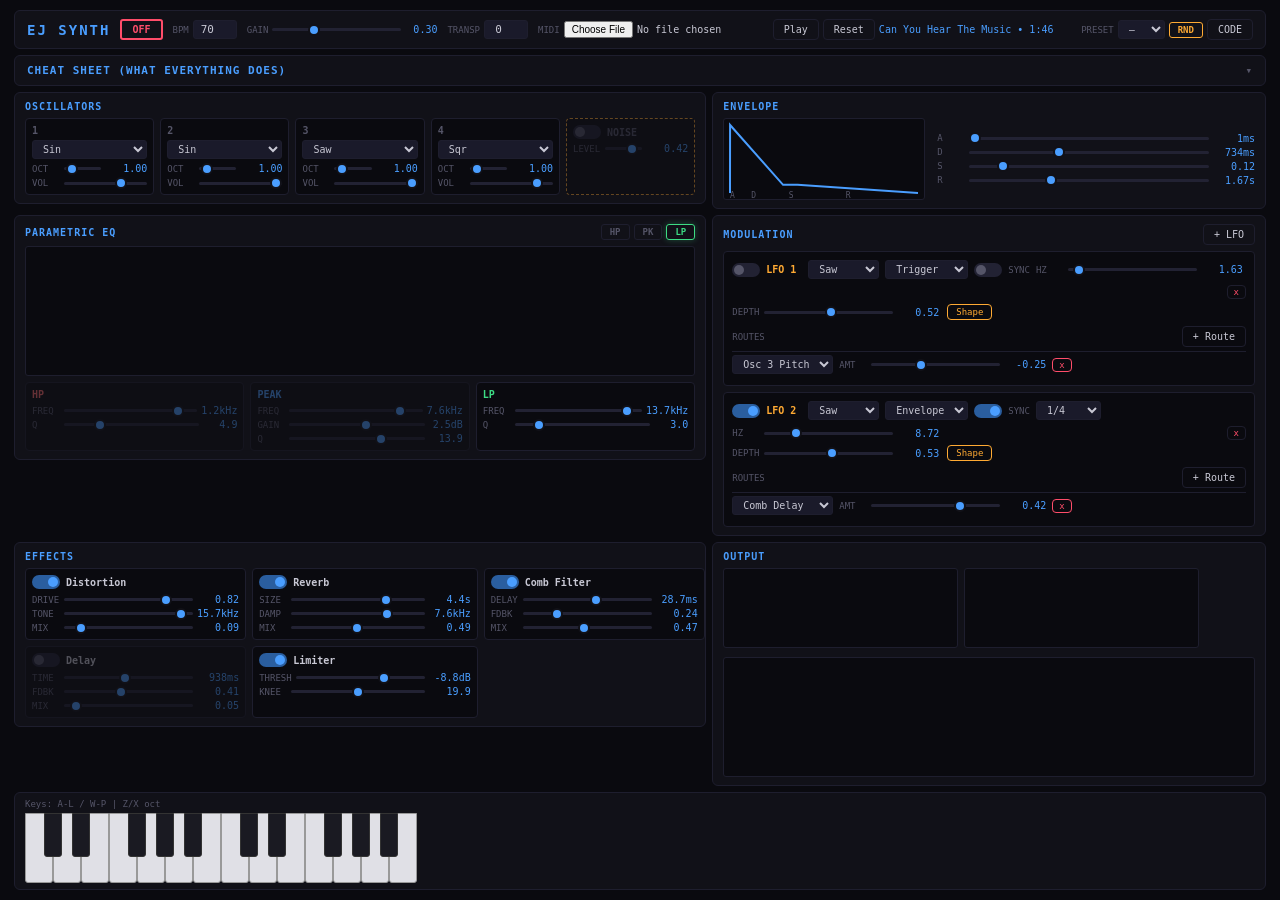
==== synth/index.html @ ff87a481 "better" ====
<!DOCTYPE html>
<html lang="en">
<head>
  <meta charset="UTF-8">
  <meta name="viewport" content="width=device-width, initial-scale=1.0">
  <title>Edward Jarvis Synthesizer</title>
  <link rel="icon" href="data:,">
  <link rel="stylesheet" href="styles.css">
</head>
<body>
  <div id="ej-synth">
    <!-- Header -->
    <div class="ejs-header">
      <span class="ejs-title">EJ SYNTH</span>
      <button id="power-btn" class="power-off">OFF</button>
      <div class="ejs-hctl">
        <label>BPM</label>
        <input type="number" id="bpm" value="120" min="20" max="300">
      </div>
      <div class="ejs-hctl">
        <label>GAIN</label>
        <input type="range" id="main-gain" min="0" max="1" step="0.01" value="0.7" data-default="0.7">
        <span id="main-gain-val">0.70</span>
      </div>
      <div class="ejs-hctl">
        <label>TRANSP</label>
        <input type="number" id="transpose" value="0" min="-24" max="24">
      </div>
      <div class="ejs-hctl ejs-midi-controls">
        <label>MIDI</label>
        <input id="midi-file" class="ejs-midi-file" type="file" accept=".mid,.midi">
        <button class="ejs-btn" id="midi-play" type="button" disabled>Play</button>
        <button class="ejs-btn" id="midi-reset" type="button" disabled>Reset</button>
        <span class="ejs-midi-status" id="midi-status"></span>
      </div>
    </div>

    <!-- Cheat sheet -->
    <details class="ejs-cheatsheet">
      <summary>CHEAT SHEET (what everything does)</summary>
      <div class="ejs-cheatsheet-body">
        <div class="ejs-cheatsheet-grid">
          <div class="ejs-cheat-block">
            <h3>Header</h3>
            <ul>
              <li><strong>OFF/ON</strong>: starts/stops audio output (Web Audio needs a user click to start).</li>
              <li><strong>BPM</strong>: tempo used by time-synced LFO rates (1/4, 1/8, etc.).</li>
              <li><strong>GAIN</strong>: main output volume.</li>
              <li><strong>TRANSP</strong>: transpose all notes in semitones (+12 = 1 octave up, -12 = 1 octave down).</li>
              <li><strong>MIDI</strong>: load a <code>.mid</code> file, then <strong>Play</strong>/<strong>Pause</strong>/<strong>Reset</strong> to hear it through the current patch. A demo file is preloaded on startup; pick a new file at any time to replace it.</li>
              <li><strong>Preset</strong>: loads a saved preset from the dropdown.</li>
              <li><strong>RND</strong>: randomises parameters to discover new sounds. Oscillator harmonics stay in tune.</li>
              <li><strong>CODE</strong>: opens the patch-code modal. Copy the string to save/share a sound, or paste one in and click Load.</li>
            </ul>
          </div>

          <div class="ejs-cheat-block">
            <h3>Oscillators</h3>
            <ul>
              <li><strong>Wave</strong>: waveform shape (Sin/Sqr/Tri/Saw).</li>
              <li><strong>Oct</strong>: harmonic frequency multiplier. 1.00 = fundamental, 2.00 = +1 octave, 0.50 = -1 octave. Integer values (1, 2, 3, 4 ...) are exact harmonics and always sound in tune. Non-integer values create inharmonic/bell-like tones.</li>
              <li><strong>Vol</strong>: how loud that oscillator is in the mix.</li>
              <li><strong>NOISE</strong>: adds white noise into the voice (useful for bite/air/percussion).</li>
              <li><strong>Noise Level</strong>: noise loudness (only active when NOISE is on).</li>
            </ul>
          </div>

          <div class="ejs-cheat-block">
            <h3>Envelope (ADSR)</h3>
            <ul>
              <li><strong>A (Attack)</strong>: time to rise from silence to full volume after a note starts.</li>
              <li><strong>D (Decay)</strong>: time to fall from full volume down to the sustain level.</li>
              <li><strong>S (Sustain)</strong>: held volume level while the key is held (0–1).</li>
              <li><strong>R (Release)</strong>: fade-out time after you release the key.</li>
              <li><strong>Graph</strong>: visual shape of the envelope you’re setting.</li>
            </ul>
          </div>

          <div class="ejs-cheat-block">
            <h3>Parametric EQ</h3>
            <ul>
              <li><strong>HP</strong> (High‑pass): removes low frequencies below the cutoff.</li>
              <li><strong>PK</strong> (Peak): boosts/cuts around a chosen frequency.</li>
              <li><strong>LP</strong> (Low‑pass): removes high frequencies above the cutoff.</li>
              <li><strong>Freq</strong>: the cutoff/center frequency.</li>
              <li><strong>Gain</strong> (PK only): boost/cut amount in dB.</li>
              <li><strong>Q</strong>: resonance/width (higher Q = narrower/more resonant).</li>
              <li><strong>HP/PK/LP buttons</strong>: toggle each EQ band on/off.</li>
            </ul>
          </div>

          <div class="ejs-cheat-block">
            <h3>Modulation (LFOs)</h3>
            <ul>
              <li><strong>Toggle</strong>: turns that LFO on/off.</li>
              <li><strong>Wave</strong>: LFO shape (Sin/Sqr/Tri/Saw/Custom).</li>
              <li><strong>Mode</strong>: Free (always running), Trigger (restarts on keypress), Envelope (one-shot per note).</li>
              <li><strong>Sync</strong>: when on, rate is set in musical divisions (BPM-locked). When off, rate is free Hz.</li>
              <li><strong>Depth</strong>: master modulation depth for this LFO.</li>
              <li><strong>Shape</strong>: opens a canvas editor. Right-click to add/remove points, drag to move.</li>
              <li><strong>Routes</strong>: connect the LFO to any parameter. Each route has a target and amount.</li>
              <li><strong>+ LFO</strong>: add more LFOs (up to 4). <strong>+ Route</strong>: add a new routing destination.</li>
            </ul>
          </div>

          <div class="ejs-cheat-block">
            <h3>Effects</h3>
            <ul>
              <li><strong>Toggle</strong>: enables/bypasses that effect block.</li>
              <li><strong>Distortion</strong>: adds harmonics/grit. Drive = amount, Tone = brightness, Mix = dry/wet.</li>
              <li><strong>Comb Filter</strong>: metallic/chorusy resonances. Delay (ms) sets the “tuning”, Feedback adds ringing, Mix blends.</li>
              <li><strong>Delay</strong>: echo. Time (s), Feedback repeats, Mix blends.</li>
              <li><strong>Reverb</strong>: space. Size (s), Damp (Hz) darkens/brightens, Mix blends.</li>
              <li><strong>Limiter</strong>: safety loudness control. Thresh = how hard it clamps, Knee = softness.</li>
            </ul>
          </div>

          <div class="ejs-cheat-block">
            <h3>Output + Keyboard</h3>
            <ul>
              <li><strong>Scope</strong>: waveform over time.</li>
              <li><strong>Spectrum</strong>: frequency energy (low to high).</li>
              <li><strong>Spectrogram</strong>: scrolling frequency/time waterfall (brighter = louder).</li>
              <li><strong>Meter</strong>: output level.</li>
              <li><strong>Keys</strong>: A-L / W-P for notes. <strong>Z/X</strong> changes octave.</li>
              <li><strong>Tip</strong>: double-click a slider to reset it to default. Double-click a value label to type an exact number.</li>
            </ul>
          </div>
        </div>
      </div>
    </details>

    <!-- Main layout -->
    <div class="ejs-main-grid">

      <!-- Oscillators + Noise -->
      <div class="ejs-panel" id="osc-section">
        <div class="ejs-panel-head">
          <span>OSCILLATORS</span>
        </div>
        <div class="ejs-osc-grid">
          <div class="ejs-osc" data-voice="0">
              <div class="ejs-osc-top">
                <span class="ejs-osc-label">1</span>
                <select class="waveform-select">
                  <option value="sine">Sin</option>
                  <option value="square">Sqr</option>
                  <option value="triangle">Tri</option>
                  <option value="sawtooth">Saw</option>
                </select>
                <div class="ejs-knob-group">
                  <label>Oct</label>
                  <input type="range" class="overtone" min="0.5" max="8" step="0.01" value="1" data-default="1">
                  <span class="overtone-val">1.00</span>
                </div>
                <div class="ejs-knob-group">
                  <label>Vol</label>
                  <input type="range" class="voice-gain" min="0" max="0.5" step="0.01" value="0.25" data-default="0.25">
                </div>
              </div>
            </div>
          <div class="ejs-osc" data-voice="1">
              <div class="ejs-osc-top">
                <span class="ejs-osc-label">2</span>
                <select class="waveform-select">
                  <option value="sine">Sin</option>
                  <option value="square">Sqr</option>
                  <option value="triangle">Tri</option>
                  <option value="sawtooth" selected>Saw</option>
                </select>
                <div class="ejs-knob-group">
                  <label>Oct</label>
                  <input type="range" class="overtone" min="0.5" max="8" step="0.01" value="1" data-default="1">
                  <span class="overtone-val">1.00</span>
                </div>
                <div class="ejs-knob-group">
                  <label>Vol</label>
                  <input type="range" class="voice-gain" min="0" max="0.5" step="0.01" value="0.25" data-default="0.25">
                </div>
              </div>
            </div>
          <div class="ejs-osc" data-voice="2">
              <div class="ejs-osc-top">
                <span class="ejs-osc-label">3</span>
                <select class="waveform-select">
                  <option value="sine">Sin</option>
                  <option value="square">Sqr</option>
                  <option value="triangle" selected>Tri</option>
                  <option value="sawtooth">Saw</option>
                </select>
                <div class="ejs-knob-group">
                  <label>Oct</label>
                  <input type="range" class="overtone" min="0.5" max="8" step="0.01" value="1" data-default="1">
                  <span class="overtone-val">1.00</span>
                </div>
                <div class="ejs-knob-group">
                  <label>Vol</label>
                  <input type="range" class="voice-gain" min="0" max="0.5" step="0.01" value="0.25" data-default="0.25">
                </div>
              </div>
            </div>
          <div class="ejs-osc" data-voice="3">
              <div class="ejs-osc-top">
                <span class="ejs-osc-label">4</span>
                <select class="waveform-select">
                  <option value="sine">Sin</option>
                  <option value="square" selected>Sqr</option>
                  <option value="triangle">Tri</option>
                  <option value="sawtooth">Saw</option>
                </select>
                <div class="ejs-knob-group">
                  <label>Oct</label>
                  <input type="range" class="overtone" min="0.5" max="8" step="0.01" value="1" data-default="1">
                  <span class="overtone-val">1.00</span>
                </div>
                <div class="ejs-knob-group">
                  <label>Vol</label>
                  <input type="range" class="voice-gain" min="0" max="0.5" step="0.01" value="0.25" data-default="0.25">
                </div>
              </div>
            </div>
          <!-- Noise -->
          <div class="ejs-osc ejs-noise-box" id="noise-unit">
            <div class="ejs-osc-top">
              <div class="ejs-lfo-head">
                <label class="ejs-toggle"><input type="checkbox" id="noise-toggle"><span class="ejs-toggle-slider"></span></label>
                <span class="ejs-osc-label">NOISE</span>
              </div>
              <div class="ejs-knob-group">
                <label>Level</label>
                <input type="range" id="noise-level" min="0" max="0.5" step="0.01" value="0" data-default="0">
                <span id="noise-level-val">0.00</span>
              </div>
            </div>
          </div>
        </div>
      </div>

      <!-- ADSR -->
      <div class="ejs-panel" id="adsr-section">
        <div class="ejs-panel-head"><span>ENVELOPE</span></div>
        <div class="ejs-adsr-row">
          <canvas id="adsr-canvas" width="200" height="80"></canvas>
          <div class="ejs-adsr-knobs">
            <div class="ejs-knob-group">
              <label>A</label>
              <input type="range" id="attack" min="0.001" max="2" step="0.001" value="0.01" data-default="0.01">
              <span id="attack-val">10ms</span>
            </div>
            <div class="ejs-knob-group">
              <label>D</label>
              <input type="range" id="decay" min="0.001" max="2" step="0.001" value="0.1" data-default="0.1">
              <span id="decay-val">100ms</span>
            </div>
            <div class="ejs-knob-group">
              <label>S</label>
              <input type="range" id="sustain" min="0" max="1" step="0.01" value="0.7" data-default="0.7">
              <span id="sustain-val">0.70</span>
            </div>
            <div class="ejs-knob-group">
              <label>R</label>
              <input type="range" id="release" min="0.001" max="5" step="0.001" value="0.3" data-default="0.3">
              <span id="release-val">300ms</span>
            </div>
          </div>
        </div>
      </div>

      <!-- Parametric EQ -->
      <div class="ejs-panel" id="eq-section">
        <div class="ejs-panel-head">
          <span>PARAMETRIC EQ</span>
          <div class="ejs-band-toggles">
            <button class="ejs-band-btn active" data-band="highpass" style="--band-color:#ff6b6b">HP</button>
            <button class="ejs-band-btn active" data-band="peak" style="--band-color:#4a9eff">PK</button>
            <button class="ejs-band-btn active" data-band="lowpass" style="--band-color:#3ddc84">LP</button>
          </div>
        </div>
        <canvas id="eq-canvas" width="700" height="140"></canvas>
        <div class="ejs-eq-controls">
          <div class="ejs-eq-band" data-band="highpass">
            <span class="ejs-eq-band-label" style="color:#ff6b6b">HP</span>
            <div class="ejs-knob-group"><label>Freq</label><input type="range" class="eq-freq" min="0" max="1000" step="1" value="300" data-default="300" data-freq-min="20" data-freq-max="2000"><span class="eq-freq-val">80 Hz</span></div>
            <div class="ejs-knob-group"><label>Q</label><input type="range" class="eq-q" min="0.1" max="20" step="0.1" value="0.7" data-default="0.7"><span class="eq-q-val">0.7</span></div>
          </div>
          <div class="ejs-eq-band" data-band="peak">
            <span class="ejs-eq-band-label" style="color:#4a9eff">PEAK</span>
            <div class="ejs-knob-group"><label>Freq</label><input type="range" class="eq-freq" min="0" max="1000" step="1" value="466" data-default="466" data-freq-min="80" data-freq-max="16000"><span class="eq-freq-val">1.0kHz</span></div>
            <div class="ejs-knob-group"><label>Gain</label><input type="range" class="eq-gain-db" min="-18" max="18" step="0.1" value="0" data-default="0"><span class="eq-gain-val">0.0dB</span></div>
            <div class="ejs-knob-group"><label>Q</label><input type="range" class="eq-q" min="0.1" max="20" step="0.1" value="1" data-default="1"><span class="eq-q-val">1.0</span></div>
          </div>
          <div class="ejs-eq-band" data-band="lowpass">
            <span class="ejs-eq-band-label" style="color:#3ddc84">LP</span>
            <div class="ejs-knob-group"><label>Freq</label><input type="range" class="eq-freq" min="0" max="1000" step="1" value="962" data-default="962" data-freq-min="200" data-freq-max="20000"><span class="eq-freq-val">18.0kHz</span></div>
            <div class="ejs-knob-group"><label>Q</label><input type="range" class="eq-q" min="0.1" max="20" step="0.1" value="0.7" data-default="0.7"><span class="eq-q-val">0.7</span></div>
          </div>
        </div>
      </div>

      <!-- MODULATION -->
      <div class="ejs-panel" id="mod-section">
        <div class="ejs-panel-head">
          <span>MODULATION</span>
          <button class="ejs-btn" id="mod-add-lfo">+ LFO</button>
        </div>
        <div id="mod-lfo-list">
          <!-- LFO modules are built dynamically by app.js -->
        </div>
      </div>

      <!-- Effects -->
      <div class="ejs-panel" id="fx-section">
        <div class="ejs-panel-head"><span>EFFECTS</span></div>
        <div class="ejs-fx-grid">
          <div class="ejs-fx" id="distortion-unit">
            <div class="ejs-fx-head">
              <label class="ejs-toggle"><input type="checkbox" id="distortion-bypass"><span class="ejs-toggle-slider"></span></label>
              <span>Distortion</span>
            </div>
            <div class="ejs-knob-group"><label>Drive</label><input type="range" id="distortion-drive" min="0" max="1" step="0.01" value="0" data-default="0"><span id="distortion-drive-val">0.00</span></div>
            <div class="ejs-knob-group"><label>Tone</label><input type="range" id="distortion-tone" min="0" max="1000" step="1" value="808" data-default="808" data-freq-min="200" data-freq-max="20000"><span id="distortion-tone-val">8.0kHz</span></div>
            <div class="ejs-knob-group"><label>Mix</label><input type="range" id="distortion-mix" min="0" max="1" step="0.01" value="0" data-default="0"><span id="distortion-mix-val">0.00</span></div>
          </div>
          <div class="ejs-fx" id="reverb-unit">
            <div class="ejs-fx-head">
              <label class="ejs-toggle"><input type="checkbox" id="reverb-bypass"><span class="ejs-toggle-slider"></span></label>
              <span>Reverb</span>
            </div>
            <div class="ejs-knob-group"><label>Size</label><input type="range" id="reverb-size" min="0.1" max="6" step="0.1" value="2.5" data-default="2.5"><span id="reverb-size-val">2.5s</span></div>
            <div class="ejs-knob-group"><label>Damp</label><input type="range" id="reverb-damp" min="0" max="1000" step="1" value="743" data-default="743" data-freq-min="500" data-freq-max="20000"><span id="reverb-damp-val">8.0kHz</span></div>
            <div class="ejs-knob-group"><label>Mix</label><input type="range" id="reverb-mix" min="0" max="1" step="0.01" value="0.2" data-default="0.2"><span id="reverb-mix-val">0.20</span></div>
          </div>
          <div class="ejs-fx" id="comb-unit">
            <div class="ejs-fx-head">
              <label class="ejs-toggle"><input type="checkbox" id="comb-bypass"><span class="ejs-toggle-slider"></span></label>
              <span>Comb Filter</span>
            </div>
            <div class="ejs-knob-group"><label>Delay</label><input type="range" id="comb-delay" min="0.1" max="50" step="0.1" value="5" data-default="5"><span id="comb-delay-val">5.0ms</span></div>
            <div class="ejs-knob-group"><label>Fdbk</label><input type="range" id="comb-feedback" min="0" max="0.99" step="0.01" value="0.5" data-default="0.5"><span id="comb-feedback-val">0.50</span></div>
            <div class="ejs-knob-group"><label>Mix</label><input type="range" id="comb-mix" min="0" max="1" step="0.01" value="0" data-default="0"><span id="comb-mix-val">0.00</span></div>
          </div>
          <div class="ejs-fx" id="delay-unit">
            <div class="ejs-fx-head">
              <label class="ejs-toggle"><input type="checkbox" id="delay-bypass"><span class="ejs-toggle-slider"></span></label>
              <span>Delay</span>
            </div>
            <div class="ejs-knob-group"><label>Time</label><input type="range" id="delay-time" min="0.01" max="2" step="0.01" value="0.3" data-default="0.3"><span id="delay-time-val">300ms</span></div>
            <div class="ejs-knob-group"><label>Fdbk</label><input type="range" id="delay-feedback" min="0" max="0.95" step="0.01" value="0.3" data-default="0.3"><span id="delay-feedback-val">0.30</span></div>
            <div class="ejs-knob-group"><label>Mix</label><input type="range" id="delay-mix" min="0" max="1" step="0.01" value="0" data-default="0"><span id="delay-mix-val">0.00</span></div>
          </div>
          <div class="ejs-fx" id="limiter-unit">
            <div class="ejs-fx-head">
              <label class="ejs-toggle"><input type="checkbox" id="limiter-bypass" checked><span class="ejs-toggle-slider"></span></label>
              <span>Limiter</span>
            </div>
            <div class="ejs-knob-group"><label>Thresh</label><input type="range" id="limiter-threshold" min="-30" max="0" step="0.1" value="-3" data-default="-3"><span id="limiter-threshold-val">-3.0dB</span></div>
            <div class="ejs-knob-group"><label>Knee</label><input type="range" id="limiter-knee" min="0" max="40" step="0.1" value="10" data-default="10"><span id="limiter-knee-val">10.0</span></div>
          </div>
        </div>
      </div>

      <!-- Output: Visualizers -->
      <div class="ejs-panel" id="viz-section">
        <div class="ejs-panel-head"><span>OUTPUT</span></div>
        <div class="ejs-viz-row">
          <div class="ejs-viz-unit">
            <canvas id="scope-canvas" width="400" height="80"></canvas>
          </div>
          <div class="ejs-viz-unit">
            <canvas id="spectrum-canvas" width="400" height="80"></canvas>
          </div>
          <div class="ejs-viz-meter">
            <canvas id="meter-canvas" width="40" height="80"></canvas>
          </div>
        </div>
        <div class="ejs-viz-row ejs-viz-row-full">
          <div class="ejs-viz-unit">
            <canvas id="spectrogram-canvas" width="800" height="120"></canvas>
          </div>
        </div>
      </div>
    </div>

    <!-- Keyboard -->
    <div class="ejs-keyboard-wrap">
      <span class="ejs-kb-hint">Keys: A-L / W-P | Z/X oct</span>
      <div id="keyboard"></div>
    </div>

    <!-- Patch code modal -->
    <div class="ejs-modal-backdrop" id="patch-modal-backdrop" hidden>
      <div class="ejs-modal" role="dialog" aria-modal="true" aria-labelledby="patch-modal-title">
        <div class="ejs-modal-head">
          <span id="patch-modal-title">PATCH CODE</span>
          <button class="ejs-btn" id="patch-close-btn" type="button">Close</button>
        </div>
        <textarea id="patch-code" spellcheck="false" rows="4" placeholder="Paste a patch code here..."></textarea>
        <div class="ejs-modal-actions">
          <span class="ejs-modal-status" id="patch-status"></span>
          <div class="ejs-modal-actions-right">
            <button class="ejs-btn" id="patch-copy-btn" type="button">Copy</button>
            <button class="ejs-btn ejs-btn-primary" id="patch-load-btn" type="button">Load</button>
          </div>
        </div>
        <div class="ejs-modal-hint">Tip: this is a shareable “sound string” for saving/recalling patches.</div>
      </div>
    </div>
  </div>

  <script src="modulation.js"></script>
  <script src="engine.js"></script>
  <script src="app.js"></script>
</body>
</html>
---- synth/styles.css ----
/* EJ Synth - Wide two-column layout */
* { margin: 0; padding: 0; box-sizing: border-box; }

:root {
  --bg: #0a0a0f;
  --panel: #111118;
  --border: #1e1e2e;
  --text: #c8c8d4;
  --dim: #555568;
  --accent: #4a9eff;
  --accent2: #2a5e9f;
  --green: #3ddc84;
  --red: #ff4d6a;
  --orange: #ffaa33;
  --knob: #1a1a2a;
  --track: #222233;
}

html, body {
  width: 100%;
  height: auto;
  background: var(--bg);
}

#ej-synth {
  width: 100%;
  max-width: none;
  margin: 0;
  padding: 10px 14px;
  font-family: 'SF Mono', 'Fira Code', 'Consolas', monospace;
  font-size: 11px;
  color: var(--text);
  background: var(--bg);
  overflow: hidden;
}

/* Header: MIDI */
.ejs-midi-file {
  max-width: 220px;
  font-family: inherit;
  font-size: 10px;
  color: var(--text);
}
.ejs-midi-controls {
  display: flex;
  align-items: center;
  gap: 6px;
  flex-wrap: wrap;
}
.ejs-midi-status {
  color: var(--dim);
  font-size: 10px;
  min-width: 120px;
}

/* Cheat sheet */
.ejs-cheatsheet {
  background: var(--panel);
  border: 1px solid var(--border);
  border-radius: 6px;
  margin: 0 0 6px 0;
  overflow: hidden;
}
.ejs-cheatsheet > summary {
  list-style: none;
  cursor: pointer;
  user-select: none;
  padding: 8px 12px;
  color: var(--accent);
  font-weight: 700;
  letter-spacing: 1px;
  text-transform: uppercase;
}
.ejs-cheatsheet > summary::-webkit-details-marker { display: none; }
.ejs-cheatsheet > summary::after {
  content: '▾';
  float: right;
  color: var(--dim);
}
.ejs-cheatsheet[open] > summary::after { content: '▴'; }
.ejs-cheatsheet-body { padding: 8px 12px 10px; border-top: 1px solid var(--border); }
.ejs-cheatsheet-grid {
  display: grid;
  grid-template-columns: repeat(2, minmax(0, 1fr));
  gap: 10px 14px;
}
.ejs-cheat-block {
  background: var(--bg);
  border: 1px solid var(--border);
  border-radius: 6px;
  padding: 8px 10px;
}
.ejs-cheat-block h3 {
  font-size: 10px;
  color: var(--accent);
  text-transform: uppercase;
  letter-spacing: 1px;
  margin-bottom: 6px;
}
.ejs-cheat-block ul { margin: 0; padding-left: 16px; color: var(--text); }
.ejs-cheat-block li { margin: 3px 0; color: var(--text); line-height: 1.35; }
.ejs-cheat-block strong { color: #e7e7f1; }

@media (max-width: 820px) {
  .ejs-cheatsheet-grid { grid-template-columns: 1fr; }
}

/* Header */
.ejs-header {
  display: flex;
  align-items: center;
  gap: 10px;
  padding: 8px 12px;
  background: var(--panel);
  border: 1px solid var(--border);
  border-radius: 6px;
  margin-bottom: 6px;
  flex-wrap: wrap;
}

.ejs-title {
  font-size: 14px;
  font-weight: 700;
  color: var(--accent);
  letter-spacing: 2px;
}

#power-btn {
  padding: 3px 10px;
  border: 2px solid var(--red);
  background: transparent;
  color: var(--red);
  font-family: inherit;
  font-size: 10px;
  font-weight: 700;
  border-radius: 3px;
  cursor: pointer;
  transition: all 0.15s;
}
#power-btn.power-on {
  border-color: var(--green);
  color: var(--green);
  box-shadow: 0 0 8px rgba(61,220,132,0.3);
}

.ejs-hctl {
  display: flex;
  align-items: center;
  gap: 4px;
}
.ejs-hctl label { color: var(--dim); font-size: 9px; text-transform: uppercase; }
.ejs-hctl span { color: var(--accent); font-size: 10px; min-width: 32px; text-align: right; font-variant-numeric: tabular-nums; }

/* Preset selector in header */
.ejs-preset-wrap {
  display: flex;
  align-items: center;
  gap: 4px;
  margin-left: auto;
}
.ejs-preset-wrap label { color: var(--dim); font-size: 9px; text-transform: uppercase; }
#random-btn {
  padding: 2px 8px;
  border: 1px solid var(--orange);
  background: transparent;
  color: var(--orange);
  font-family: inherit;
  font-size: 9px;
  font-weight: 700;
  border-radius: 3px;
  cursor: pointer;
  transition: all 0.15s;
}
#random-btn:hover {
  background: var(--orange);
  color: var(--bg);
}

/* Inputs */
input[type="number"] {
  width: 44px;
  background: var(--knob);
  border: 1px solid var(--border);
  color: var(--text);
  padding: 2px 4px;
  border-radius: 3px;
  font-family: inherit;
  font-size: 11px;
  text-align: center;
}

select {
  background: var(--knob);
  border: 1px solid var(--border);
  color: var(--text);
  padding: 2px 6px;
  border-radius: 3px;
  font-family: inherit;
  font-size: 10px;
  cursor: pointer;
}

input[type="range"] {
  -webkit-appearance: none;
  appearance: none;
  flex: 1;
  height: 3px;
  background: var(--track);
  border-radius: 2px;
  outline: none;
  min-width: 0;
}
input[type="range"]::-webkit-slider-thumb {
  -webkit-appearance: none;
  width: 12px;
  height: 12px;
  background: var(--accent);
  border-radius: 50%;
  cursor: pointer;
  border: 2px solid var(--panel);
}

textarea {
  background: var(--bg);
  border: 1px solid var(--border);
  color: var(--text);
  padding: 6px;
  border-radius: 4px;
  font-family: inherit;
  font-size: 10px;
  width: 100%;
  resize: vertical;
}

/* Two-column main grid */
.ejs-main-grid {
  display: grid;
  grid-template-columns: 1.25fr 1fr;
  gap: 6px;
  align-items: start;
}
.ejs-main-grid > .ejs-panel { min-width: 0; }

/* Panels */
.ejs-panel {
  background: var(--panel);
  border: 1px solid var(--border);
  border-radius: 6px;
  padding: 8px 10px;
}

.ejs-panel-head {
  display: flex;
  align-items: center;
  justify-content: space-between;
  margin-bottom: 6px;
}
.ejs-panel-head span {
  font-size: 10px;
  font-weight: 600;
  color: var(--accent);
  text-transform: uppercase;
  letter-spacing: 1px;
}

/* Knob group (inline label + slider + value) */
.ejs-knob-group {
  display: flex;
  align-items: center;
  gap: 4px;
  min-width: 0;
}
.ejs-knob-group label {
  min-width: 28px;
  flex-shrink: 0;
  color: var(--dim);
  font-size: 9px;
  text-transform: uppercase;
}
.ejs-knob-group span {
  min-width: 42px;
  flex-shrink: 0;
  text-align: right;
  font-size: 10px;
  color: var(--accent);
  font-variant-numeric: tabular-nums;
}

/* ===== OSCILLATORS ===== */
.ejs-osc-grid {
  display: grid;
  grid-template-columns: repeat(5, 1fr);
  gap: 6px;
  overflow: hidden;
}
.ejs-osc {
  background: var(--bg);
  border: 1px solid var(--border);
  border-radius: 4px;
  padding: 6px;
  min-width: 0;
  overflow: hidden;
}
.ejs-osc.bypassed { opacity: 0.35; }
.ejs-osc-top {
  display: flex;
  flex-direction: column;
  gap: 4px;
}
.ejs-osc-label {
  font-weight: 700;
  color: var(--dim);
  font-size: 10px;
}
.ejs-noise-box {
  border-color: var(--orange);
  border-style: dashed;
}

/* ===== ADSR ===== */
.ejs-adsr-row {
  display: flex;
  gap: 12px;
  align-items: center;
}
#adsr-canvas {
  background: var(--bg);
  border: 1px solid var(--border);
  border-radius: 3px;
  flex-shrink: 0;
}
.ejs-adsr-knobs {
  flex: 1;
  display: flex;
  flex-direction: column;
  gap: 3px;
}

/* ===== PARAMETRIC EQ ===== */
.ejs-band-toggles {
  display: flex;
  gap: 4px;
}
.ejs-band-btn {
  padding: 2px 8px;
  border: 1px solid var(--border);
  background: transparent;
  color: var(--dim);
  font-family: inherit;
  font-size: 9px;
  font-weight: 600;
  border-radius: 3px;
  cursor: pointer;
  transition: all 0.15s;
}
.ejs-band-btn.active {
  color: var(--band-color);
  border-color: var(--band-color);
  box-shadow: 0 0 6px color-mix(in srgb, var(--band-color) 30%, transparent);
}

#eq-canvas {
  width: 100%;
  max-width: 100%;
  height: 130px;
  background: var(--bg);
  border: 1px solid var(--border);
  border-radius: 3px;
  display: block;
  cursor: crosshair;
}

.ejs-eq-controls {
  display: grid;
  grid-template-columns: repeat(3, 1fr);
  gap: 6px;
  margin-top: 6px;
}
.ejs-eq-band {
  display: flex;
  flex-direction: column;
  gap: 3px;
  background: var(--bg);
  border: 1px solid var(--border);
  border-radius: 4px;
  padding: 6px;
  overflow: hidden;
  min-width: 0;
}
.ejs-eq-band-label {
  font-weight: 700;
  font-size: 10px;
  margin-bottom: 2px;
}
.ejs-eq-band .ejs-knob-group span {
  min-width: 34px;
  flex-shrink: 1;
  overflow: hidden;
  text-overflow: ellipsis;
  white-space: nowrap;
}
.ejs-eq-band.bypassed { opacity: 0.35; }

/* ===== MODULATION ===== */
.ejs-mod-lfo {
  background: var(--bg);
  border: 1px solid var(--border);
  border-radius: 4px;
  padding: 8px;
  margin-bottom: 6px;
}
.ejs-mod-lfo:last-child { margin-bottom: 0; }
.ejs-mod-lfo-header {
  display: flex;
  align-items: center;
  gap: 6px;
  flex-wrap: wrap;
}
.ejs-mod-lfo-label {
  font-weight: 700;
  color: var(--orange);
  font-size: 10px;
  min-width: 36px;
}
.ejs-mod-lfo-controls {
  display: flex;
  align-items: center;
  gap: 8px;
  margin-top: 5px;
  flex-wrap: wrap;
}
.ejs-mod-sync-label {
  font-size: 9px;
  color: var(--dim);
  text-transform: uppercase;
}
.ejs-mod-shape-wrap {
  margin-top: 6px;
}
.mod-shape-canvas {
  width: 100%;
  height: 80px;
  background: var(--bg);
  border: 1px solid var(--border);
  border-radius: 3px;
  cursor: crosshair;
  display: block;
}
.mod-shape-hint {
  font-size: 8px;
  color: var(--dim);
  display: block;
  margin-top: 2px;
}
.ejs-mod-routes {
  margin-top: 6px;
}
.ejs-mod-routes-head {
  display: flex;
  justify-content: space-between;
  align-items: center;
  margin-bottom: 4px;
}
.ejs-mod-routes-head span {
  font-size: 9px;
  color: var(--dim);
  text-transform: uppercase;
}
.ejs-mod-route {
  display: flex;
  align-items: center;
  gap: 6px;
  padding: 3px 0;
  border-top: 1px solid var(--border);
  flex-wrap: wrap;
}
.ejs-mod-route select {
  min-width: 80px;
  flex-shrink: 0;
}
.mod-route-remove {
  padding: 1px 6px !important;
  font-size: 9px !important;
  color: var(--red) !important;
  border-color: var(--red) !important;
  flex-shrink: 0;
}
.mod-shape-btn {
  font-size: 9px !important;
  padding: 2px 8px !important;
  border-color: var(--orange) !important;
  color: var(--orange) !important;
}
.mod-shape-btn.active {
  background: var(--orange) !important;
  color: var(--bg) !important;
}
.ejs-mod-lfo-del {
  margin-left: auto;
  padding: 1px 6px !important;
  font-size: 9px !important;
  color: var(--red) !important;
  border-color: var(--border) !important;
}
.ejs-mod-lfo-del:hover {
  border-color: var(--red) !important;
}

/* Legacy compat */
.ejs-lfo-head {
  display: flex;
  align-items: center;
  gap: 6px;
  font-size: 10px;
  color: var(--orange);
  font-weight: 600;
}

/* Toggle switch */
.ejs-toggle {
  position: relative;
  display: inline-block;
  width: 28px;
  height: 14px;
  flex-shrink: 0;
}
.ejs-toggle input { opacity: 0; width: 0; height: 0; }
.ejs-toggle-slider {
  position: absolute;
  inset: 0;
  background: var(--track);
  border-radius: 7px;
  cursor: pointer;
  transition: 0.2s;
}
.ejs-toggle-slider::before {
  content: '';
  position: absolute;
  left: 2px;
  top: 2px;
  width: 10px;
  height: 10px;
  background: var(--dim);
  border-radius: 50%;
  transition: 0.2s;
}
.ejs-toggle input:checked + .ejs-toggle-slider { background: var(--accent2); }
.ejs-toggle input:checked + .ejs-toggle-slider::before {
  transform: translateX(14px);
  background: var(--accent);
}

/* ===== EFFECTS ===== */
.ejs-fx-grid {
  display: grid;
  grid-template-columns: repeat(3, 1fr);
  gap: 6px;
}
.ejs-fx {
  background: var(--bg);
  border: 1px solid var(--border);
  border-radius: 4px;
  padding: 6px;
  display: flex;
  flex-direction: column;
  gap: 3px;
}
.ejs-fx-head {
  display: flex;
  align-items: center;
  gap: 6px;
  font-size: 10px;
  color: var(--text);
  font-weight: 600;
  margin-bottom: 2px;
}
.ejs-fx.bypassed { opacity: 0.35; }

/* ===== VISUALIZERS ===== */
.ejs-viz-row {
  display: flex;
  gap: 6px;
}
.ejs-viz-unit { flex: 1; }
.ejs-viz-unit canvas {
  width: 100%;
  height: 80px;
  background: var(--bg);
  border: 1px solid var(--border);
  border-radius: 3px;
  display: block;
}
.ejs-viz-meter { flex: 0 0 50px; }
.ejs-viz-meter canvas { width: 40px; margin: 0 auto; }
.ejs-viz-row-full { margin-top: 6px; }
.ejs-viz-row-full canvas {
  width: 100%;
  height: 120px;
  background: var(--bg);
  border: 1px solid var(--border);
  border-radius: 3px;
  display: block;
}

/* ===== KEYBOARD ===== */
.ejs-keyboard-wrap {
  background: var(--panel);
  border: 1px solid var(--border);
  border-radius: 6px;
  padding: 6px 10px;
  margin-top: 6px;
}
.ejs-kb-hint {
  font-size: 9px;
  color: var(--dim);
  display: block;
  margin-bottom: 4px;
}
#keyboard {
  display: flex;
  position: relative;
  height: 70px;
  user-select: none;
}
.key {
  position: relative;
  cursor: pointer;
  border-radius: 0 0 3px 3px;
  transition: background 0.05s;
}
.key-white {
  width: 28px;
  height: 70px;
  background: #e0e0e6;
  border: 1px solid #999;
  z-index: 1;
}
.key-white.active { background: var(--accent); }
.key-black {
  width: 18px;
  height: 44px;
  background: #1a1a22;
  border: 1px solid #333;
  margin-left: -9px;
  margin-right: -9px;
  z-index: 2;
}
.key-black.active { background: var(--accent2); }

/* Scrollbar */
::-webkit-scrollbar { width: 4px; }
::-webkit-scrollbar-track { background: var(--bg); }
::-webkit-scrollbar-thumb { background: var(--border); border-radius: 2px; }

/* ===== MODAL ===== */
.ejs-modal-backdrop {
  position: fixed;
  inset: 0;
  background: rgba(0,0,0,0.55);
  display: flex;
  align-items: center;
  justify-content: center;
  padding: 12px;
  z-index: 9999;
}
.ejs-modal-backdrop[hidden] { display: none !important; }
.ejs-modal {
  width: min(820px, 96vw);
  background: var(--panel);
  border: 1px solid var(--border);
  border-radius: 8px;
  padding: 10px;
  box-shadow: 0 18px 60px rgba(0,0,0,0.6);
}
.ejs-modal-head {
  display: flex;
  align-items: center;
  justify-content: space-between;
  gap: 8px;
  margin-bottom: 8px;
}
.ejs-modal-head span {
  color: var(--accent);
  font-weight: 700;
  letter-spacing: 1px;
}
.ejs-modal-actions {
  display: flex;
  align-items: center;
  justify-content: space-between;
  gap: 10px;
  margin-top: 8px;
}
.ejs-modal-actions-right {
  display: flex;
  gap: 6px;
}
.ejs-modal-status {
  min-height: 12px;
  font-size: 10px;
  color: var(--dim);
}
.ejs-modal-hint {
  margin-top: 8px;
  font-size: 10px;
  color: var(--dim);
}
.ejs-btn {
  padding: 4px 10px;
  border: 1px solid var(--border);
  background: transparent;
  color: var(--text);
  font-family: inherit;
  font-size: 10px;
  border-radius: 4px;
  cursor: pointer;
}
.ejs-btn:hover { border-color: var(--accent2); }
.ejs-btn-primary {
  border-color: var(--accent2);
  color: var(--accent);
}

/* Responsive */
@media (max-width: 1100px) {
  .ejs-main-grid { grid-template-columns: 1fr; }
  .ejs-osc-grid { grid-template-columns: repeat(3, 1fr); }
  .ejs-fx-grid { grid-template-columns: repeat(2, 1fr); }
}
@media (max-width: 600px) {
  .ejs-osc-grid { grid-template-columns: repeat(2, 1fr); }
  .ejs-fx-grid { grid-template-columns: 1fr; }
  .ejs-eq-controls { grid-template-columns: 1fr; }
  .key-white { width: 22px; }
  .ejs-mod-lfo-header { gap: 4px; }
  .ejs-mod-route { flex-direction: column; align-items: flex-start; }
}
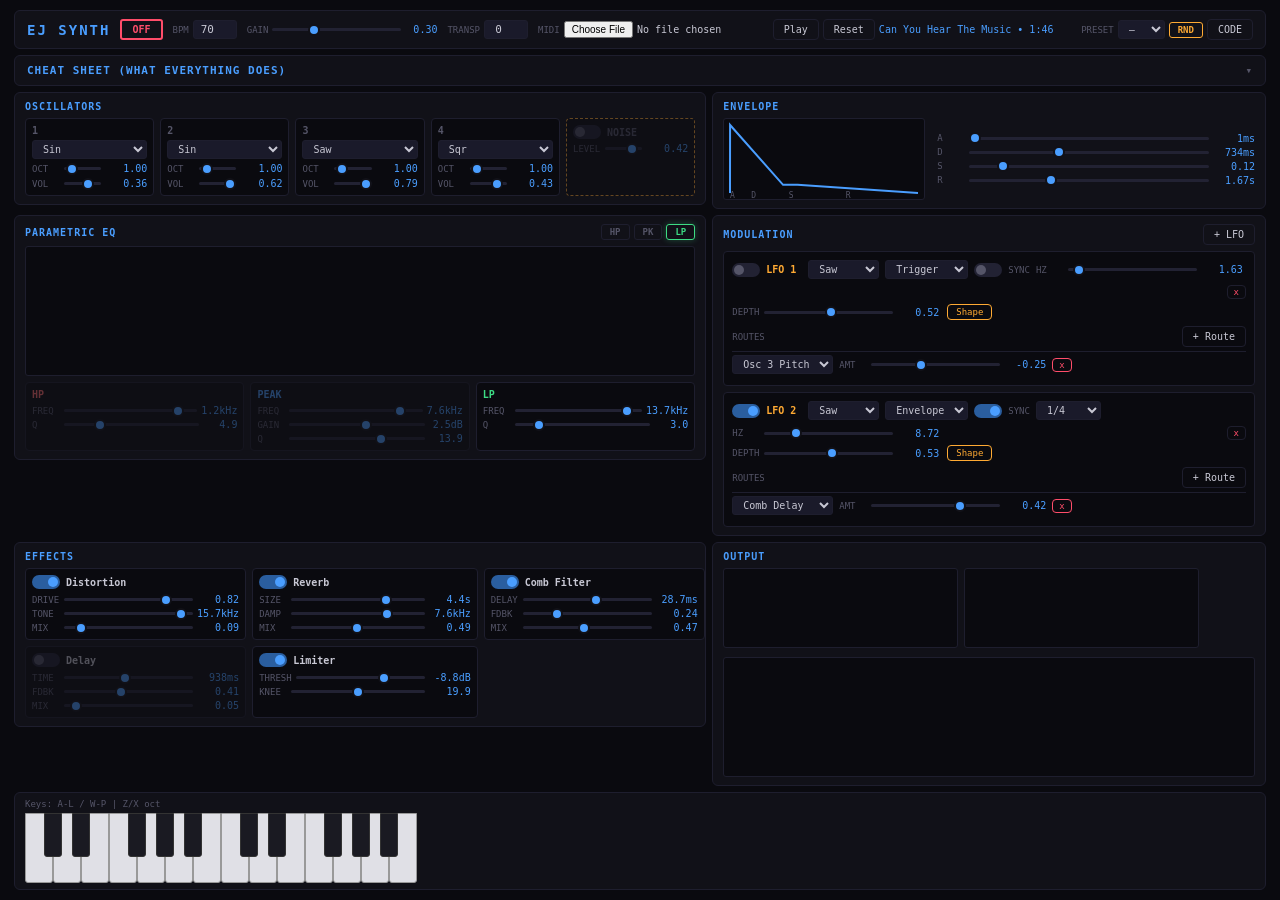
==== commit 40dae15c: "gg" ====
--- a/synth/index.html
+++ b/synth/index.html
@@ -155,7 +155,7 @@
                 </div>
                 <div class="ejs-knob-group">
                   <label>Vol</label>
-                  <input type="range" class="voice-gain" min="0" max="0.5" step="0.01" value="0.25" data-default="0.25">
+                  <input type="range" class="voice-gain" min="0" max="0.5" step="0.01" value="0.25" data-default="0.25"><span class="voice-gain-val">0.25</span>
                 </div>
               </div>
             </div>
@@ -175,7 +175,7 @@
                 </div>
                 <div class="ejs-knob-group">
                   <label>Vol</label>
-                  <input type="range" class="voice-gain" min="0" max="0.5" step="0.01" value="0.25" data-default="0.25">
+                  <input type="range" class="voice-gain" min="0" max="0.5" step="0.01" value="0.25" data-default="0.25"><span class="voice-gain-val">0.25</span>
                 </div>
               </div>
             </div>
@@ -195,7 +195,7 @@
                 </div>
                 <div class="ejs-knob-group">
                   <label>Vol</label>
-                  <input type="range" class="voice-gain" min="0" max="0.5" step="0.01" value="0.25" data-default="0.25">
+                  <input type="range" class="voice-gain" min="0" max="0.5" step="0.01" value="0.25" data-default="0.25"><span class="voice-gain-val">0.25</span>
                 </div>
               </div>
             </div>
@@ -215,7 +215,7 @@
                 </div>
                 <div class="ejs-knob-group">
                   <label>Vol</label>
-                  <input type="range" class="voice-gain" min="0" max="0.5" step="0.01" value="0.25" data-default="0.25">
+                  <input type="range" class="voice-gain" min="0" max="0.5" step="0.01" value="0.25" data-default="0.25"><span class="voice-gain-val">0.25</span>
                 </div>
               </div>
             </div>
--- a/synth/styles.css
+++ b/synth/styles.css
@@ -14,6 +14,7 @@
   --orange: #ffaa33;
   --knob: #1a1a2a;
   --track: #222233;
+  --mod-active: #ff9f43;
 }
 
 html, body {
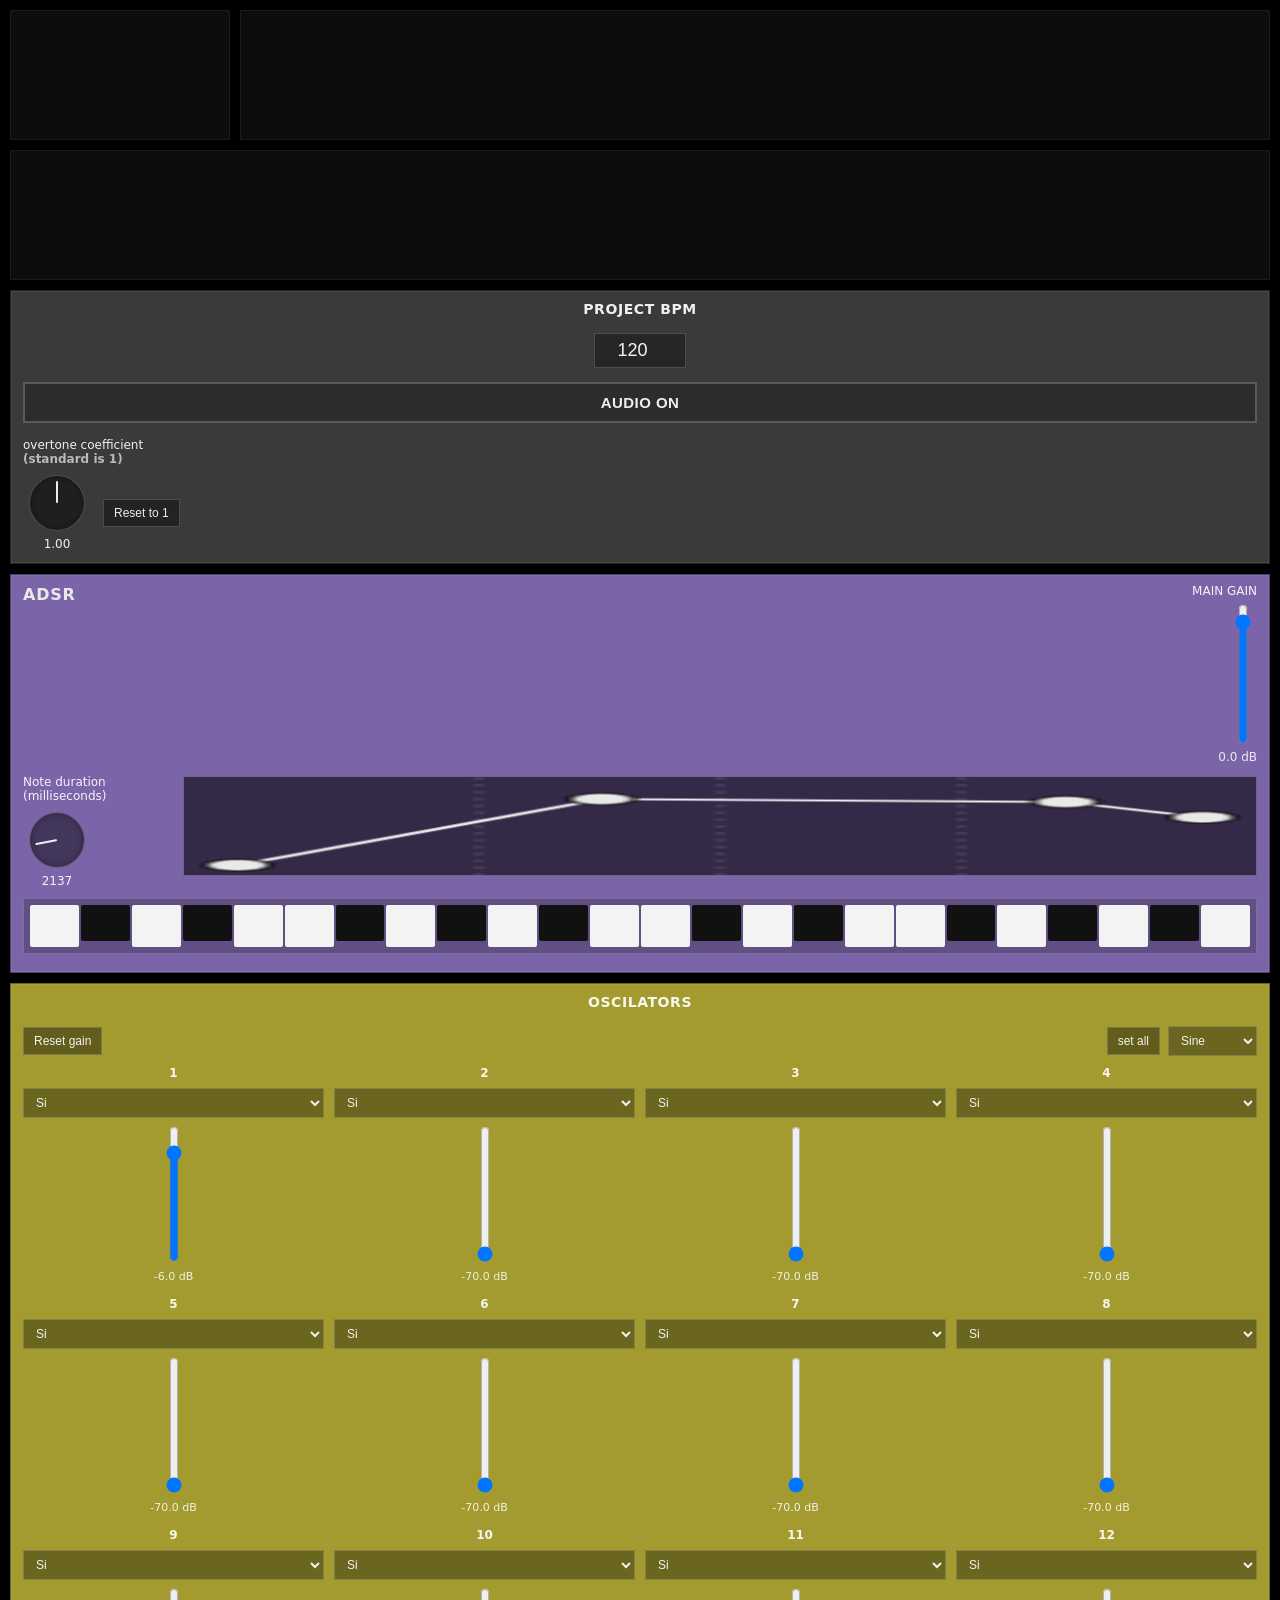
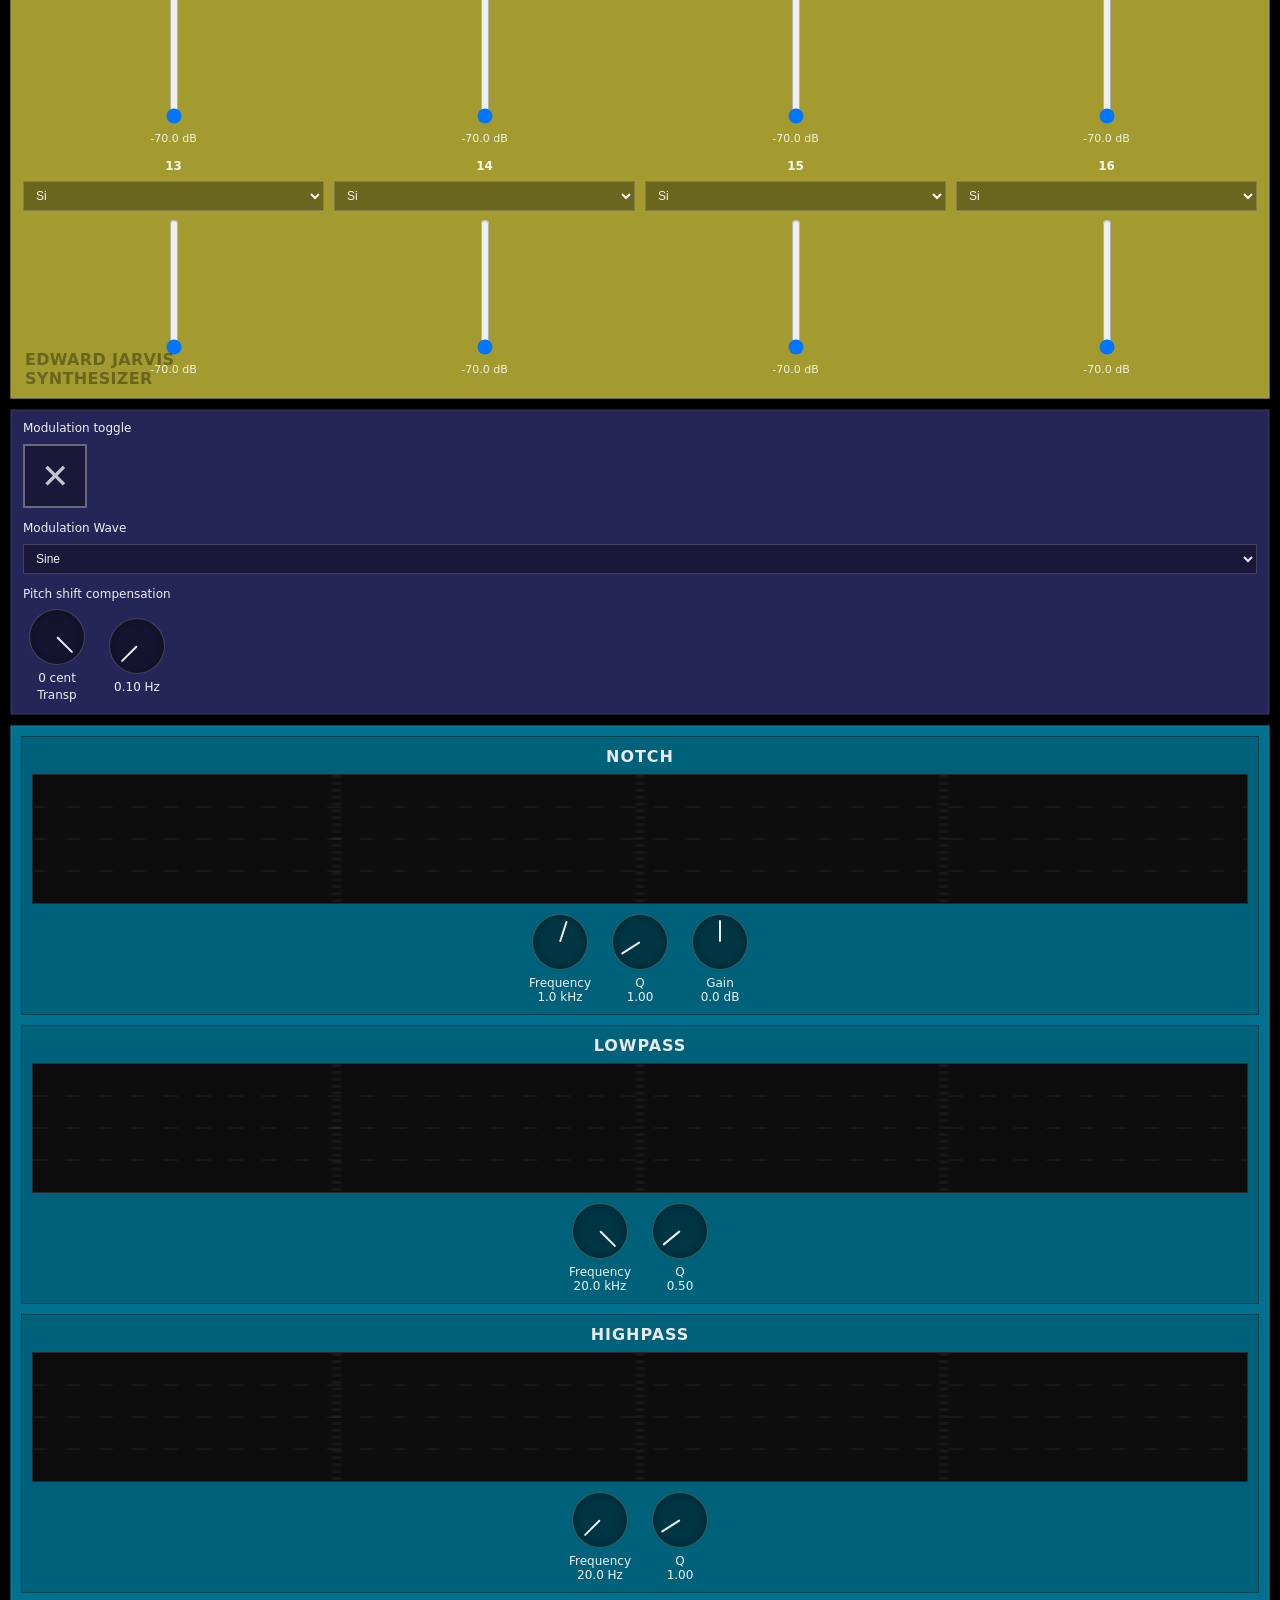
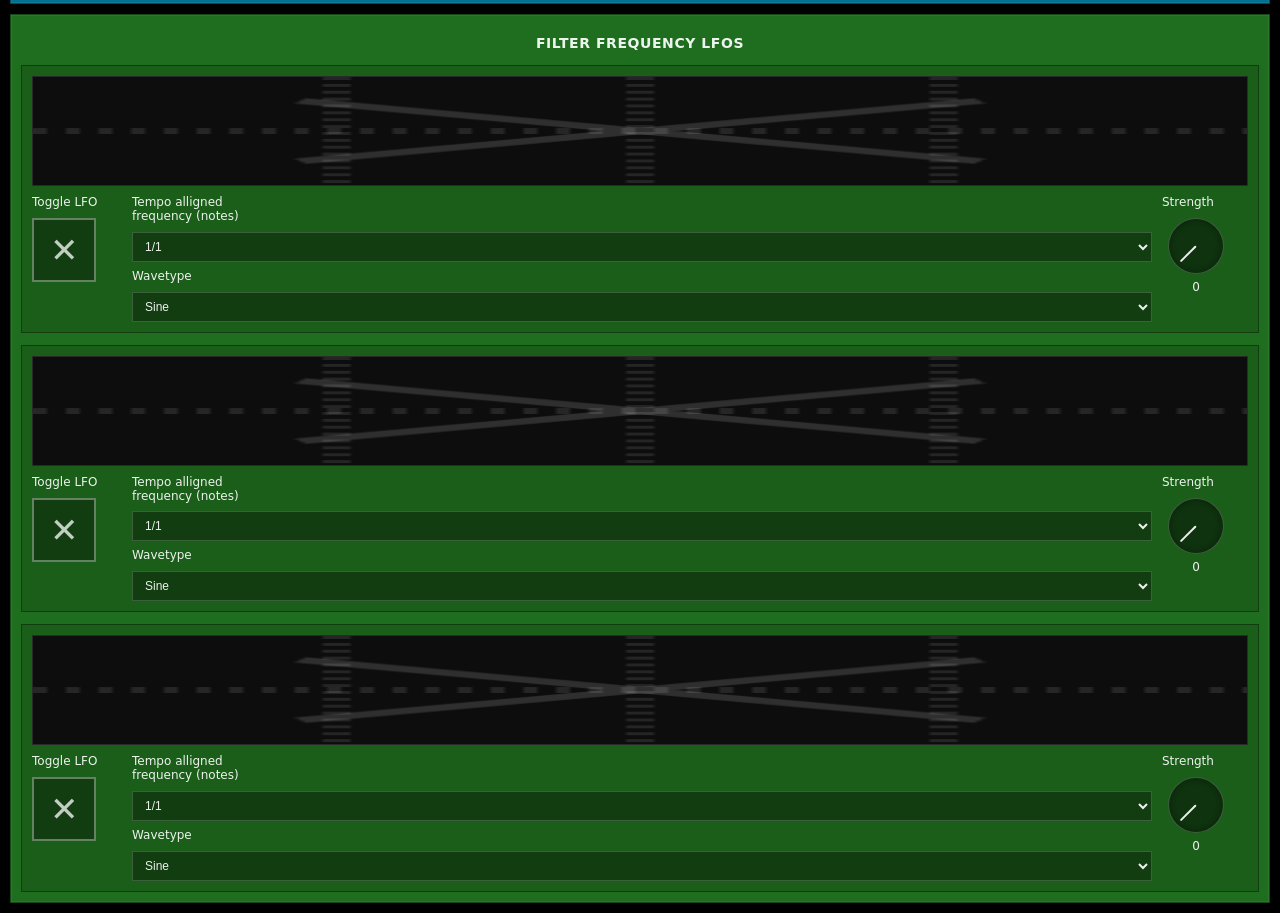
==== commit 84533689: "max synth replace" ====
--- a/synth/index.html
+++ b/synth/index.html
@@ -1,414 +1,333 @@
 <!DOCTYPE html>
 <html lang="en">
 <head>
-  <meta charset="UTF-8">
-  <meta name="viewport" content="width=device-width, initial-scale=1.0">
-  <title>Edward Jarvis Synthesizer</title>
-  <link rel="icon" href="data:,">
-  <link rel="stylesheet" href="styles.css">
+  <meta charset="UTF-8" />
+  <meta name="viewport" content="width=device-width, initial-scale=1.0" />
+  <title>The Synth Moment</title>
+  <link rel="icon" href="data:," />
+  <link rel="stylesheet" href="styles.css" />
 </head>
 <body>
-  <div id="ej-synth">
-    <!-- Header -->
-    <div class="ejs-header">
-      <span class="ejs-title">EJ SYNTH</span>
-      <button id="power-btn" class="power-off">OFF</button>
-      <div class="ejs-hctl">
-        <label>BPM</label>
-        <input type="number" id="bpm" value="120" min="20" max="300">
-      </div>
-      <div class="ejs-hctl">
-        <label>GAIN</label>
-        <input type="range" id="main-gain" min="0" max="1" step="0.01" value="0.7" data-default="0.7">
-        <span id="main-gain-val">0.70</span>
-      </div>
-      <div class="ejs-hctl">
-        <label>TRANSP</label>
-        <input type="number" id="transpose" value="0" min="-24" max="24">
-      </div>
-      <div class="ejs-hctl ejs-midi-controls">
-        <label>MIDI</label>
-        <input id="midi-file" class="ejs-midi-file" type="file" accept=".mid,.midi">
-        <button class="ejs-btn" id="midi-play" type="button" disabled>Play</button>
-        <button class="ejs-btn" id="midi-reset" type="button" disabled>Reset</button>
-        <span class="ejs-midi-status" id="midi-status"></span>
+  <div id="max-synth" class="max-synth">
+    <!-- Top visualizers -->
+    <div class="top-row">
+      <div class="viz-panel viz-meter">
+        <canvas id="meter-canvas" width="220" height="128" aria-label="Output meter"></canvas>
+      </div>
+      <div class="viz-panel viz-scope">
+        <canvas id="scope-canvas" width="432" height="128" aria-label="Oscilloscope"></canvas>
+      </div>
+      <div class="viz-panel viz-spectrum">
+        <canvas id="spectrum-canvas" width="540" height="128" aria-label="Spectrum"></canvas>
       </div>
     </div>
 
-    <!-- Cheat sheet -->
-    <details class="ejs-cheatsheet">
-      <summary>CHEAT SHEET (what everything does)</summary>
-      <div class="ejs-cheatsheet-body">
-        <div class="ejs-cheatsheet-grid">
-          <div class="ejs-cheat-block">
-            <h3>Header</h3>
-            <ul>
-              <li><strong>OFF/ON</strong>: starts/stops audio output (Web Audio needs a user click to start).</li>
-              <li><strong>BPM</strong>: tempo used by time-synced LFO rates (1/4, 1/8, etc.).</li>
-              <li><strong>GAIN</strong>: main output volume.</li>
-              <li><strong>TRANSP</strong>: transpose all notes in semitones (+12 = 1 octave up, -12 = 1 octave down).</li>
-              <li><strong>MIDI</strong>: load a <code>.mid</code> file, then <strong>Play</strong>/<strong>Pause</strong>/<strong>Reset</strong> to hear it through the current patch. A demo file is preloaded on startup; pick a new file at any time to replace it.</li>
-              <li><strong>Preset</strong>: loads a saved preset from the dropdown.</li>
-              <li><strong>RND</strong>: randomises parameters to discover new sounds. Oscillator harmonics stay in tune.</li>
-              <li><strong>CODE</strong>: opens the patch-code modal. Copy the string to save/share a sound, or paste one in and click Load.</li>
-            </ul>
-          </div>
-
-          <div class="ejs-cheat-block">
-            <h3>Oscillators</h3>
-            <ul>
-              <li><strong>Wave</strong>: waveform shape (Sin/Sqr/Tri/Saw).</li>
-              <li><strong>Oct</strong>: harmonic frequency multiplier. 1.00 = fundamental, 2.00 = +1 octave, 0.50 = -1 octave. Integer values (1, 2, 3, 4 ...) are exact harmonics and always sound in tune. Non-integer values create inharmonic/bell-like tones.</li>
-              <li><strong>Vol</strong>: how loud that oscillator is in the mix.</li>
-              <li><strong>NOISE</strong>: adds white noise into the voice (useful for bite/air/percussion).</li>
-              <li><strong>Noise Level</strong>: noise loudness (only active when NOISE is on).</li>
-            </ul>
-          </div>
-
-          <div class="ejs-cheat-block">
-            <h3>Envelope (ADSR)</h3>
-            <ul>
-              <li><strong>A (Attack)</strong>: time to rise from silence to full volume after a note starts.</li>
-              <li><strong>D (Decay)</strong>: time to fall from full volume down to the sustain level.</li>
-              <li><strong>S (Sustain)</strong>: held volume level while the key is held (0–1).</li>
-              <li><strong>R (Release)</strong>: fade-out time after you release the key.</li>
-              <li><strong>Graph</strong>: visual shape of the envelope you’re setting.</li>
-            </ul>
-          </div>
-
-          <div class="ejs-cheat-block">
-            <h3>Parametric EQ</h3>
-            <ul>
-              <li><strong>HP</strong> (High‑pass): removes low frequencies below the cutoff.</li>
-              <li><strong>PK</strong> (Peak): boosts/cuts around a chosen frequency.</li>
-              <li><strong>LP</strong> (Low‑pass): removes high frequencies above the cutoff.</li>
-              <li><strong>Freq</strong>: the cutoff/center frequency.</li>
-              <li><strong>Gain</strong> (PK only): boost/cut amount in dB.</li>
-              <li><strong>Q</strong>: resonance/width (higher Q = narrower/more resonant).</li>
-              <li><strong>HP/PK/LP buttons</strong>: toggle each EQ band on/off.</li>
-            </ul>
-          </div>
-
-          <div class="ejs-cheat-block">
-            <h3>Modulation (LFOs)</h3>
-            <ul>
-              <li><strong>Toggle</strong>: turns that LFO on/off.</li>
-              <li><strong>Wave</strong>: LFO shape (Sin/Sqr/Tri/Saw/Custom).</li>
-              <li><strong>Mode</strong>: Free (always running), Trigger (restarts on keypress), Envelope (one-shot per note).</li>
-              <li><strong>Sync</strong>: when on, rate is set in musical divisions (BPM-locked). When off, rate is free Hz.</li>
-              <li><strong>Depth</strong>: master modulation depth for this LFO.</li>
-              <li><strong>Shape</strong>: opens a canvas editor. Right-click to add/remove points, drag to move.</li>
-              <li><strong>Routes</strong>: connect the LFO to any parameter. Each route has a target and amount.</li>
-              <li><strong>+ LFO</strong>: add more LFOs (up to 4). <strong>+ Route</strong>: add a new routing destination.</li>
-            </ul>
-          </div>
-
-          <div class="ejs-cheat-block">
-            <h3>Effects</h3>
-            <ul>
-              <li><strong>Toggle</strong>: enables/bypasses that effect block.</li>
-              <li><strong>Distortion</strong>: adds harmonics/grit. Drive = amount, Tone = brightness, Mix = dry/wet.</li>
-              <li><strong>Comb Filter</strong>: metallic/chorusy resonances. Delay (ms) sets the “tuning”, Feedback adds ringing, Mix blends.</li>
-              <li><strong>Delay</strong>: echo. Time (s), Feedback repeats, Mix blends.</li>
-              <li><strong>Reverb</strong>: space. Size (s), Damp (Hz) darkens/brightens, Mix blends.</li>
-              <li><strong>Limiter</strong>: safety loudness control. Thresh = how hard it clamps, Knee = softness.</li>
-            </ul>
-          </div>
-
-          <div class="ejs-cheat-block">
-            <h3>Output + Keyboard</h3>
-            <ul>
-              <li><strong>Scope</strong>: waveform over time.</li>
-              <li><strong>Spectrum</strong>: frequency energy (low to high).</li>
-              <li><strong>Spectrogram</strong>: scrolling frequency/time waterfall (brighter = louder).</li>
-              <li><strong>Meter</strong>: output level.</li>
-              <li><strong>Keys</strong>: A-L / W-P for notes. <strong>Z/X</strong> changes octave.</li>
-              <li><strong>Tip</strong>: double-click a slider to reset it to default. Double-click a value label to type an exact number.</li>
-            </ul>
-          </div>
-        </div>
-      </div>
-    </details>
-
     <!-- Main layout -->
-    <div class="ejs-main-grid">
-
-      <!-- Oscillators + Noise -->
-      <div class="ejs-panel" id="osc-section">
-        <div class="ejs-panel-head">
-          <span>OSCILLATORS</span>
-        </div>
-        <div class="ejs-osc-grid">
-          <div class="ejs-osc" data-voice="0">
-              <div class="ejs-osc-top">
-                <span class="ejs-osc-label">1</span>
-                <select class="waveform-select">
-                  <option value="sine">Sin</option>
-                  <option value="square">Sqr</option>
-                  <option value="triangle">Tri</option>
-                  <option value="sawtooth">Saw</option>
-                </select>
-                <div class="ejs-knob-group">
-                  <label>Oct</label>
-                  <input type="range" class="overtone" min="0.5" max="8" step="0.01" value="1" data-default="1">
-                  <span class="overtone-val">1.00</span>
-                </div>
-                <div class="ejs-knob-group">
-                  <label>Vol</label>
-                  <input type="range" class="voice-gain" min="0" max="0.5" step="0.01" value="0.25" data-default="0.25"><span class="voice-gain-val">0.25</span>
-                </div>
-              </div>
-            </div>
-          <div class="ejs-osc" data-voice="1">
-              <div class="ejs-osc-top">
-                <span class="ejs-osc-label">2</span>
-                <select class="waveform-select">
-                  <option value="sine">Sin</option>
-                  <option value="square">Sqr</option>
-                  <option value="triangle">Tri</option>
-                  <option value="sawtooth" selected>Saw</option>
-                </select>
-                <div class="ejs-knob-group">
-                  <label>Oct</label>
-                  <input type="range" class="overtone" min="0.5" max="8" step="0.01" value="1" data-default="1">
-                  <span class="overtone-val">1.00</span>
-                </div>
-                <div class="ejs-knob-group">
-                  <label>Vol</label>
-                  <input type="range" class="voice-gain" min="0" max="0.5" step="0.01" value="0.25" data-default="0.25"><span class="voice-gain-val">0.25</span>
-                </div>
-              </div>
-            </div>
-          <div class="ejs-osc" data-voice="2">
-              <div class="ejs-osc-top">
-                <span class="ejs-osc-label">3</span>
-                <select class="waveform-select">
-                  <option value="sine">Sin</option>
-                  <option value="square">Sqr</option>
-                  <option value="triangle" selected>Tri</option>
-                  <option value="sawtooth">Saw</option>
-                </select>
-                <div class="ejs-knob-group">
-                  <label>Oct</label>
-                  <input type="range" class="overtone" min="0.5" max="8" step="0.01" value="1" data-default="1">
-                  <span class="overtone-val">1.00</span>
-                </div>
-                <div class="ejs-knob-group">
-                  <label>Vol</label>
-                  <input type="range" class="voice-gain" min="0" max="0.5" step="0.01" value="0.25" data-default="0.25"><span class="voice-gain-val">0.25</span>
-                </div>
-              </div>
-            </div>
-          <div class="ejs-osc" data-voice="3">
-              <div class="ejs-osc-top">
-                <span class="ejs-osc-label">4</span>
-                <select class="waveform-select">
-                  <option value="sine">Sin</option>
-                  <option value="square" selected>Sqr</option>
-                  <option value="triangle">Tri</option>
-                  <option value="sawtooth">Saw</option>
-                </select>
-                <div class="ejs-knob-group">
-                  <label>Oct</label>
-                  <input type="range" class="overtone" min="0.5" max="8" step="0.01" value="1" data-default="1">
-                  <span class="overtone-val">1.00</span>
-                </div>
-                <div class="ejs-knob-group">
-                  <label>Vol</label>
-                  <input type="range" class="voice-gain" min="0" max="0.5" step="0.01" value="0.25" data-default="0.25"><span class="voice-gain-val">0.25</span>
-                </div>
-              </div>
-            </div>
-          <!-- Noise -->
-          <div class="ejs-osc ejs-noise-box" id="noise-unit">
-            <div class="ejs-osc-top">
-              <div class="ejs-lfo-head">
-                <label class="ejs-toggle"><input type="checkbox" id="noise-toggle"><span class="ejs-toggle-slider"></span></label>
-                <span class="ejs-osc-label">NOISE</span>
-              </div>
-              <div class="ejs-knob-group">
-                <label>Level</label>
-                <input type="range" id="noise-level" min="0" max="0.5" step="0.01" value="0" data-default="0">
-                <span id="noise-level-val">0.00</span>
-              </div>
-            </div>
-          </div>
-        </div>
-      </div>
-
-      <!-- ADSR -->
-      <div class="ejs-panel" id="adsr-section">
-        <div class="ejs-panel-head"><span>ENVELOPE</span></div>
-        <div class="ejs-adsr-row">
-          <canvas id="adsr-canvas" width="200" height="80"></canvas>
-          <div class="ejs-adsr-knobs">
-            <div class="ejs-knob-group">
-              <label>A</label>
-              <input type="range" id="attack" min="0.001" max="2" step="0.001" value="0.01" data-default="0.01">
-              <span id="attack-val">10ms</span>
-            </div>
-            <div class="ejs-knob-group">
-              <label>D</label>
-              <input type="range" id="decay" min="0.001" max="2" step="0.001" value="0.1" data-default="0.1">
-              <span id="decay-val">100ms</span>
-            </div>
-            <div class="ejs-knob-group">
-              <label>S</label>
-              <input type="range" id="sustain" min="0" max="1" step="0.01" value="0.7" data-default="0.7">
-              <span id="sustain-val">0.70</span>
-            </div>
-            <div class="ejs-knob-group">
-              <label>R</label>
-              <input type="range" id="release" min="0.001" max="5" step="0.001" value="0.3" data-default="0.3">
-              <span id="release-val">300ms</span>
-            </div>
-          </div>
-        </div>
-      </div>
-
-      <!-- Parametric EQ -->
-      <div class="ejs-panel" id="eq-section">
-        <div class="ejs-panel-head">
-          <span>PARAMETRIC EQ</span>
-          <div class="ejs-band-toggles">
-            <button class="ejs-band-btn active" data-band="highpass" style="--band-color:#ff6b6b">HP</button>
-            <button class="ejs-band-btn active" data-band="peak" style="--band-color:#4a9eff">PK</button>
-            <button class="ejs-band-btn active" data-band="lowpass" style="--band-color:#3ddc84">LP</button>
-          </div>
-        </div>
-        <canvas id="eq-canvas" width="700" height="140"></canvas>
-        <div class="ejs-eq-controls">
-          <div class="ejs-eq-band" data-band="highpass">
-            <span class="ejs-eq-band-label" style="color:#ff6b6b">HP</span>
-            <div class="ejs-knob-group"><label>Freq</label><input type="range" class="eq-freq" min="0" max="1000" step="1" value="300" data-default="300" data-freq-min="20" data-freq-max="2000"><span class="eq-freq-val">80 Hz</span></div>
-            <div class="ejs-knob-group"><label>Q</label><input type="range" class="eq-q" min="0.1" max="20" step="0.1" value="0.7" data-default="0.7"><span class="eq-q-val">0.7</span></div>
-          </div>
-          <div class="ejs-eq-band" data-band="peak">
-            <span class="ejs-eq-band-label" style="color:#4a9eff">PEAK</span>
-            <div class="ejs-knob-group"><label>Freq</label><input type="range" class="eq-freq" min="0" max="1000" step="1" value="466" data-default="466" data-freq-min="80" data-freq-max="16000"><span class="eq-freq-val">1.0kHz</span></div>
-            <div class="ejs-knob-group"><label>Gain</label><input type="range" class="eq-gain-db" min="-18" max="18" step="0.1" value="0" data-default="0"><span class="eq-gain-val">0.0dB</span></div>
-            <div class="ejs-knob-group"><label>Q</label><input type="range" class="eq-q" min="0.1" max="20" step="0.1" value="1" data-default="1"><span class="eq-q-val">1.0</span></div>
-          </div>
-          <div class="ejs-eq-band" data-band="lowpass">
-            <span class="ejs-eq-band-label" style="color:#3ddc84">LP</span>
-            <div class="ejs-knob-group"><label>Freq</label><input type="range" class="eq-freq" min="0" max="1000" step="1" value="962" data-default="962" data-freq-min="200" data-freq-max="20000"><span class="eq-freq-val">18.0kHz</span></div>
-            <div class="ejs-knob-group"><label>Q</label><input type="range" class="eq-q" min="0.1" max="20" step="0.1" value="0.7" data-default="0.7"><span class="eq-q-val">0.7</span></div>
-          </div>
-        </div>
-      </div>
-
-      <!-- MODULATION -->
-      <div class="ejs-panel" id="mod-section">
-        <div class="ejs-panel-head">
-          <span>MODULATION</span>
-          <button class="ejs-btn" id="mod-add-lfo">+ LFO</button>
-        </div>
-        <div id="mod-lfo-list">
-          <!-- LFO modules are built dynamically by app.js -->
-        </div>
-      </div>
-
-      <!-- Effects -->
-      <div class="ejs-panel" id="fx-section">
-        <div class="ejs-panel-head"><span>EFFECTS</span></div>
-        <div class="ejs-fx-grid">
-          <div class="ejs-fx" id="distortion-unit">
-            <div class="ejs-fx-head">
-              <label class="ejs-toggle"><input type="checkbox" id="distortion-bypass"><span class="ejs-toggle-slider"></span></label>
-              <span>Distortion</span>
-            </div>
-            <div class="ejs-knob-group"><label>Drive</label><input type="range" id="distortion-drive" min="0" max="1" step="0.01" value="0" data-default="0"><span id="distortion-drive-val">0.00</span></div>
-            <div class="ejs-knob-group"><label>Tone</label><input type="range" id="distortion-tone" min="0" max="1000" step="1" value="808" data-default="808" data-freq-min="200" data-freq-max="20000"><span id="distortion-tone-val">8.0kHz</span></div>
-            <div class="ejs-knob-group"><label>Mix</label><input type="range" id="distortion-mix" min="0" max="1" step="0.01" value="0" data-default="0"><span id="distortion-mix-val">0.00</span></div>
-          </div>
-          <div class="ejs-fx" id="reverb-unit">
-            <div class="ejs-fx-head">
-              <label class="ejs-toggle"><input type="checkbox" id="reverb-bypass"><span class="ejs-toggle-slider"></span></label>
-              <span>Reverb</span>
-            </div>
-            <div class="ejs-knob-group"><label>Size</label><input type="range" id="reverb-size" min="0.1" max="6" step="0.1" value="2.5" data-default="2.5"><span id="reverb-size-val">2.5s</span></div>
-            <div class="ejs-knob-group"><label>Damp</label><input type="range" id="reverb-damp" min="0" max="1000" step="1" value="743" data-default="743" data-freq-min="500" data-freq-max="20000"><span id="reverb-damp-val">8.0kHz</span></div>
-            <div class="ejs-knob-group"><label>Mix</label><input type="range" id="reverb-mix" min="0" max="1" step="0.01" value="0.2" data-default="0.2"><span id="reverb-mix-val">0.20</span></div>
-          </div>
-          <div class="ejs-fx" id="comb-unit">
-            <div class="ejs-fx-head">
-              <label class="ejs-toggle"><input type="checkbox" id="comb-bypass"><span class="ejs-toggle-slider"></span></label>
-              <span>Comb Filter</span>
-            </div>
-            <div class="ejs-knob-group"><label>Delay</label><input type="range" id="comb-delay" min="0.1" max="50" step="0.1" value="5" data-default="5"><span id="comb-delay-val">5.0ms</span></div>
-            <div class="ejs-knob-group"><label>Fdbk</label><input type="range" id="comb-feedback" min="0" max="0.99" step="0.01" value="0.5" data-default="0.5"><span id="comb-feedback-val">0.50</span></div>
-            <div class="ejs-knob-group"><label>Mix</label><input type="range" id="comb-mix" min="0" max="1" step="0.01" value="0" data-default="0"><span id="comb-mix-val">0.00</span></div>
-          </div>
-          <div class="ejs-fx" id="delay-unit">
-            <div class="ejs-fx-head">
-              <label class="ejs-toggle"><input type="checkbox" id="delay-bypass"><span class="ejs-toggle-slider"></span></label>
-              <span>Delay</span>
-            </div>
-            <div class="ejs-knob-group"><label>Time</label><input type="range" id="delay-time" min="0.01" max="2" step="0.01" value="0.3" data-default="0.3"><span id="delay-time-val">300ms</span></div>
-            <div class="ejs-knob-group"><label>Fdbk</label><input type="range" id="delay-feedback" min="0" max="0.95" step="0.01" value="0.3" data-default="0.3"><span id="delay-feedback-val">0.30</span></div>
-            <div class="ejs-knob-group"><label>Mix</label><input type="range" id="delay-mix" min="0" max="1" step="0.01" value="0" data-default="0"><span id="delay-mix-val">0.00</span></div>
-          </div>
-          <div class="ejs-fx" id="limiter-unit">
-            <div class="ejs-fx-head">
-              <label class="ejs-toggle"><input type="checkbox" id="limiter-bypass" checked><span class="ejs-toggle-slider"></span></label>
-              <span>Limiter</span>
-            </div>
-            <div class="ejs-knob-group"><label>Thresh</label><input type="range" id="limiter-threshold" min="-30" max="0" step="0.1" value="-3" data-default="-3"><span id="limiter-threshold-val">-3.0dB</span></div>
-            <div class="ejs-knob-group"><label>Knee</label><input type="range" id="limiter-knee" min="0" max="40" step="0.1" value="10" data-default="10"><span id="limiter-knee-val">10.0</span></div>
-          </div>
-        </div>
-      </div>
-
-      <!-- Output: Visualizers -->
-      <div class="ejs-panel" id="viz-section">
-        <div class="ejs-panel-head"><span>OUTPUT</span></div>
-        <div class="ejs-viz-row">
-          <div class="ejs-viz-unit">
-            <canvas id="scope-canvas" width="400" height="80"></canvas>
-          </div>
-          <div class="ejs-viz-unit">
-            <canvas id="spectrum-canvas" width="400" height="80"></canvas>
-          </div>
-          <div class="ejs-viz-meter">
-            <canvas id="meter-canvas" width="40" height="80"></canvas>
-          </div>
-        </div>
-        <div class="ejs-viz-row ejs-viz-row-full">
-          <div class="ejs-viz-unit">
-            <canvas id="spectrogram-canvas" width="800" height="120"></canvas>
-          </div>
-        </div>
-      </div>
-    </div>
-
-    <!-- Keyboard -->
-    <div class="ejs-keyboard-wrap">
-      <span class="ejs-kb-hint">Keys: A-L / W-P | Z/X oct</span>
-      <div id="keyboard"></div>
-    </div>
-
-    <!-- Patch code modal -->
-    <div class="ejs-modal-backdrop" id="patch-modal-backdrop" hidden>
-      <div class="ejs-modal" role="dialog" aria-modal="true" aria-labelledby="patch-modal-title">
-        <div class="ejs-modal-head">
-          <span id="patch-modal-title">PATCH CODE</span>
-          <button class="ejs-btn" id="patch-close-btn" type="button">Close</button>
-        </div>
-        <textarea id="patch-code" spellcheck="false" rows="4" placeholder="Paste a patch code here..."></textarea>
-        <div class="ejs-modal-actions">
-          <span class="ejs-modal-status" id="patch-status"></span>
-          <div class="ejs-modal-actions-right">
-            <button class="ejs-btn" id="patch-copy-btn" type="button">Copy</button>
-            <button class="ejs-btn ejs-btn-primary" id="patch-load-btn" type="button">Load</button>
-          </div>
-        </div>
-        <div class="ejs-modal-hint">Tip: this is a shareable “sound string” for saving/recalling patches.</div>
+    <div class="main-row">
+      <!-- Left column -->
+      <div class="left-col">
+        <div class="left-top">
+          <!-- Project BPM / Audio -->
+          <section class="panel panel-project" aria-label="Project controls">
+            <div class="panel-title">PROJECT BPM</div>
+            <div class="project-bpm-row">
+              <input id="bpm" type="number" min="20" max="300" value="120" />
+            </div>
+
+            <button id="audio-btn" class="audio-btn" type="button" aria-pressed="false">AUDIO ON</button>
+
+            <div class="project-row">
+              <div class="small-label">overtone coefficient<br><span class="small-dim">(standard is 1)</span></div>
+              <div class="mini-row">
+                <div class="knob" id="overtone-knob"
+                  data-min="0" data-max="2" data-step="0.01" data-scale="linear" data-value="1">
+                  <div class="knob-face"><div class="knob-indicator"></div></div>
+                  <div class="knob-value" id="overtone-val">1.00</div>
+                </div>
+                <div class="reset-col">
+                  <button id="overtone-reset" class="tiny-btn" type="button">Reset to 1</button>
+                </div>
+              </div>
+            </div>
+          </section>
+
+          <!-- ADSR + Main Gain + Keyboard -->
+          <section class="panel panel-adsr" aria-label="Envelope and gain">
+            <div class="adsr-head">
+              <div class="adsr-title">ADSR</div>
+              <div class="adsr-main-gain">
+                <div class="small-label">MAIN GAIN</div>
+                <div class="gain-strip">
+                  <input id="main-gain" class="v-fader" type="range" min="-70" max="6" step="0.1" value="0" />
+                  <div class="fader-readout" id="main-gain-val">0.0 dB</div>
+                </div>
+              </div>
+            </div>
+
+            <div class="adsr-body">
+              <div class="note-dur">
+                <div class="small-label">Note duration<br>(milliseconds)</div>
+                <div class="knob" id="note-dur-knob"
+                  data-min="1000" data-max="10100" data-step="1" data-scale="linear" data-value="2137">
+                  <div class="knob-face"><div class="knob-indicator"></div></div>
+                  <div class="knob-value" id="note-dur-val">2137</div>
+                </div>
+              </div>
+
+              <div class="env-editor">
+                <canvas id="env-canvas" width="200" height="100" aria-label="Envelope editor"></canvas>
+              </div>
+            </div>
+
+            <div class="keyboard-wrap">
+              <div id="keyboard" class="keyboard" aria-label="Keyboard"></div>
+            </div>
+          </section>
+        </div>
+
+        <!-- Oscillators -->
+        <section class="panel panel-oscs" aria-label="Oscillators">
+          <div class="panel-title center">OSCILATORS</div>
+          <div class="osc-topbar">
+            <button id="osc-reset-gain" class="tiny-btn" type="button">Reset gain</button>
+            <div class="spacer"></div>
+            <div class="set-all">
+              <button id="osc-set-all" class="tiny-btn" type="button">set all</button>
+              <select id="osc-set-all-wave">
+                <option value="sine">Sine</option>
+                <option value="sawtooth">Sawtooth</option>
+                <option value="triangle">Triangle</option>
+                <option value="square">Square</option>
+              </select>
+            </div>
+          </div>
+          <div id="osc-grid" class="osc-grid"></div>
+          <div class="brand">EDWARD JARVIS<br>SYNTHESIZER</div>
+        </section>
+
+        <!-- Modulation -->
+        <section class="panel panel-mod" aria-label="Modulation">
+          <div class="mod-grid">
+            <div class="mod-block">
+              <div class="small-label">Modulation toggle</div>
+              <button id="mod-toggle" class="big-toggle" type="button" aria-pressed="false">✕</button>
+            </div>
+            <div class="mod-block">
+              <div class="small-label">Modulation Wave</div>
+              <select id="mod-wave">
+                <option value="sine">Sine</option>
+                <option value="sawtooth">Sawtooth</option>
+                <option value="triangle">Triangle</option>
+                <option value="square">Square</option>
+              </select>
+            </div>
+            <div class="mod-block">
+              <div class="small-label">Pitch shift compensation</div>
+              <div class="mod-knobs">
+                <div class="knob" id="pitch-comp-knob"
+                  data-min="-2400" data-max="0" data-step="1" data-scale="linear" data-value="0">
+                  <div class="knob-face"><div class="knob-indicator"></div></div>
+                  <div class="knob-value" id="pitch-comp-val">0 cent</div>
+                  <div class="knob-caption">Transp</div>
+                </div>
+                <div class="knob" id="mod-freq-knob"
+                  data-min="0.1" data-max="5000" data-step="0.01" data-scale="log" data-value="0.1">
+                  <div class="knob-face"><div class="knob-indicator"></div></div>
+                  <div class="knob-value" id="mod-freq-val">0.10 Hz</div>
+                </div>
+              </div>
+            </div>
+          </div>
+        </section>
+      </div>
+
+      <!-- Filters column -->
+      <div class="panel panel-filters" aria-label="Filters">
+        <div class="filter-block">
+          <div class="filter-title">NOTCH</div>
+          <canvas id="notch-canvas" width="260" height="130" aria-label="Notch response"></canvas>
+          <div class="filter-knobs">
+            <div class="knob" id="notch-freq-knob"
+              data-min="20" data-max="20000" data-step="1" data-scale="log" data-value="1000">
+              <div class="knob-face"><div class="knob-indicator"></div></div>
+              <div class="knob-caption">Frequency</div>
+              <div class="knob-value" id="notch-freq-val">1.0 kHz</div>
+            </div>
+            <div class="knob" id="notch-q-knob"
+              data-min="0.1" data-max="20" data-step="0.1" data-scale="linear" data-value="1">
+              <div class="knob-face"><div class="knob-indicator"></div></div>
+              <div class="knob-caption">Q</div>
+              <div class="knob-value" id="notch-q-val">1.00</div>
+            </div>
+            <div class="knob" id="notch-gain-knob"
+              data-min="-24" data-max="24" data-step="0.1" data-scale="linear" data-value="0">
+              <div class="knob-face"><div class="knob-indicator"></div></div>
+              <div class="knob-caption">Gain</div>
+              <div class="knob-value" id="notch-gain-val">0.0 dB</div>
+            </div>
+          </div>
+        </div>
+
+        <div class="filter-block">
+          <div class="filter-title">LOWPASS</div>
+          <canvas id="lp-canvas" width="260" height="130" aria-label="Lowpass response"></canvas>
+          <div class="filter-knobs">
+            <div class="knob" id="lp-freq-knob"
+              data-min="20" data-max="20000" data-step="1" data-scale="log" data-value="20000">
+              <div class="knob-face"><div class="knob-indicator"></div></div>
+              <div class="knob-caption">Frequency</div>
+              <div class="knob-value" id="lp-freq-val">20.0 kHz</div>
+            </div>
+            <div class="knob" id="lp-q-knob"
+              data-min="0.1" data-max="20" data-step="0.1" data-scale="linear" data-value="0.5">
+              <div class="knob-face"><div class="knob-indicator"></div></div>
+              <div class="knob-caption">Q</div>
+              <div class="knob-value" id="lp-q-val">0.50</div>
+            </div>
+          </div>
+        </div>
+
+        <div class="filter-block">
+          <div class="filter-title">HIGHPASS</div>
+          <canvas id="hp-canvas" width="260" height="130" aria-label="Highpass response"></canvas>
+          <div class="filter-knobs">
+            <div class="knob" id="hp-freq-knob"
+              data-min="20" data-max="20000" data-step="1" data-scale="log" data-value="20">
+              <div class="knob-face"><div class="knob-indicator"></div></div>
+              <div class="knob-caption">Frequency</div>
+              <div class="knob-value" id="hp-freq-val">20 Hz</div>
+            </div>
+            <div class="knob" id="hp-q-knob"
+              data-min="0.1" data-max="20" data-step="0.1" data-scale="linear" data-value="1">
+              <div class="knob-face"><div class="knob-indicator"></div></div>
+              <div class="knob-caption">Q</div>
+              <div class="knob-value" id="hp-q-val">1.00</div>
+            </div>
+          </div>
+        </div>
+      </div>
+
+      <!-- Filter LFOs column -->
+      <div class="panel panel-lfos" aria-label="Filter frequency LFOs">
+        <div class="panel-title center">FILTER FREQUENCY LFOS</div>
+        <div class="lfo-list">
+          <div class="lfo-unit" data-lfo="0">
+            <canvas class="lfo-scope" width="260" height="110" aria-label="Notch LFO"></canvas>
+            <div class="lfo-controls">
+              <div class="lfo-col">
+                <div class="small-label">Toggle LFO</div>
+                <button class="big-toggle lfo-toggle" type="button" aria-pressed="false">✕</button>
+              </div>
+              <div class="lfo-col">
+                <div class="small-label">Tempo alligned<br>frequency (notes)</div>
+                <select class="lfo-rate">
+                  <option value="4/1">4/1</option>
+                  <option value="2/1">2/1</option>
+                  <option value="1/1" selected>1/1</option>
+                  <option value="1/2">1/2</option>
+                  <option value="1/4">1/4</option>
+                  <option value="1/8">1/8</option>
+                  <option value="1/16">1/16</option>
+                </select>
+                <div class="small-label">Wavetype</div>
+                <select class="lfo-wave">
+                  <option value="sine">Sine</option>
+                  <option value="sawtooth">Sawtooth</option>
+                  <option value="triangle">Triangle</option>
+                  <option value="square">Square</option>
+                </select>
+              </div>
+              <div class="lfo-col">
+                <div class="small-label">Strength</div>
+                <div class="knob lfo-strength"
+                  data-min="0" data-max="3000" data-step="1" data-scale="linear" data-value="0">
+                  <div class="knob-face"><div class="knob-indicator"></div></div>
+                  <div class="knob-value">0</div>
+                </div>
+              </div>
+            </div>
+          </div>
+
+          <div class="lfo-unit" data-lfo="1">
+            <canvas class="lfo-scope" width="260" height="110" aria-label="Lowpass LFO"></canvas>
+            <div class="lfo-controls">
+              <div class="lfo-col">
+                <div class="small-label">Toggle LFO</div>
+                <button class="big-toggle lfo-toggle" type="button" aria-pressed="false">✕</button>
+              </div>
+              <div class="lfo-col">
+                <div class="small-label">Tempo alligned<br>frequency (notes)</div>
+                <select class="lfo-rate">
+                  <option value="4/1">4/1</option>
+                  <option value="2/1">2/1</option>
+                  <option value="1/1" selected>1/1</option>
+                  <option value="1/2">1/2</option>
+                  <option value="1/4">1/4</option>
+                  <option value="1/8">1/8</option>
+                  <option value="1/16">1/16</option>
+                </select>
+                <div class="small-label">Wavetype</div>
+                <select class="lfo-wave">
+                  <option value="sine">Sine</option>
+                  <option value="sawtooth">Sawtooth</option>
+                  <option value="triangle">Triangle</option>
+                  <option value="square">Square</option>
+                </select>
+              </div>
+              <div class="lfo-col">
+                <div class="small-label">Strength</div>
+                <div class="knob lfo-strength"
+                  data-min="0" data-max="3000" data-step="1" data-scale="linear" data-value="0">
+                  <div class="knob-face"><div class="knob-indicator"></div></div>
+                  <div class="knob-value">0</div>
+                </div>
+              </div>
+            </div>
+          </div>
+
+          <div class="lfo-unit" data-lfo="2">
+            <canvas class="lfo-scope" width="260" height="110" aria-label="Highpass LFO"></canvas>
+            <div class="lfo-controls">
+              <div class="lfo-col">
+                <div class="small-label">Toggle LFO</div>
+                <button class="big-toggle lfo-toggle" type="button" aria-pressed="false">✕</button>
+              </div>
+              <div class="lfo-col">
+                <div class="small-label">Tempo alligned<br>frequency (notes)</div>
+                <select class="lfo-rate">
+                  <option value="4/1">4/1</option>
+                  <option value="2/1">2/1</option>
+                  <option value="1/1" selected>1/1</option>
+                  <option value="1/2">1/2</option>
+                  <option value="1/4">1/4</option>
+                  <option value="1/8">1/8</option>
+                  <option value="1/16">1/16</option>
+                </select>
+                <div class="small-label">Wavetype</div>
+                <select class="lfo-wave">
+                  <option value="sine">Sine</option>
+                  <option value="sawtooth">Sawtooth</option>
+                  <option value="triangle">Triangle</option>
+                  <option value="square">Square</option>
+                </select>
+              </div>
+              <div class="lfo-col">
+                <div class="small-label">Strength</div>
+                <div class="knob lfo-strength"
+                  data-min="0" data-max="3000" data-step="1" data-scale="linear" data-value="0">
+                  <div class="knob-face"><div class="knob-indicator"></div></div>
+                  <div class="knob-value">0</div>
+                </div>
+              </div>
+            </div>
+          </div>
+        </div>
       </div>
     </div>
   </div>
 
-  <script src="modulation.js"></script>
   <script src="engine.js"></script>
   <script src="app.js"></script>
 </body>
 </html>
+
--- a/synth/styles.css
+++ b/synth/styles.css
@@ -1,738 +1,375 @@
-/* EJ Synth - Wide two-column layout */
-* { margin: 0; padding: 0; box-sizing: border-box; }
+/* The Synth Moment - Max-like UI skin */
+
+* { box-sizing: border-box; margin: 0; padding: 0; }
 
 :root {
-  --bg: #0a0a0f;
-  --panel: #111118;
-  --border: #1e1e2e;
-  --text: #c8c8d4;
-  --dim: #555568;
-  --accent: #4a9eff;
-  --accent2: #2a5e9f;
-  --green: #3ddc84;
-  --red: #ff4d6a;
-  --orange: #ffaa33;
-  --knob: #1a1a2a;
-  --track: #222233;
-  --mod-active: #ff9f43;
+  --bg: #000;
+  --ink: #e9e9e9;
+  --dim: rgba(255,255,255,0.7);
+  --panel-border: rgba(0,0,0,0.35);
+
+  --project: #3a3a3a;
+  --adsr: #7c64a9;
+  --osc: #a39b2f;
+  --mod: #262557;
+  --filters: #00728f;
+  --lfos: #1f6e1f;
+
+  --canvas-bg: #0d0d0d;
+  --canvas-grid: rgba(255,255,255,0.10);
+  --trace: #e0c850;
 }
 
 html, body {
   width: 100%;
   height: auto;
   background: var(--bg);
-}
-
-#ej-synth {
-  width: 100%;
-  max-width: none;
-  margin: 0;
-  padding: 10px 14px;
-  font-family: 'SF Mono', 'Fira Code', 'Consolas', monospace;
-  font-size: 11px;
-  color: var(--text);
-  background: var(--bg);
+  color: var(--ink);
+  font-family: ui-sans-serif, system-ui, -apple-system, Segoe UI, Roboto, Helvetica, Arial, sans-serif;
+}
+
+.max-synth {
+  width: 100%;
+  padding: 10px;
+}
+
+.top-row {
+  display: grid;
+  grid-template-columns: 220px 1fr 540px;
+  gap: 10px;
+  margin-bottom: 10px;
+}
+
+.viz-panel {
+  background: #050505;
+  border: 1px solid #1b1b1b;
+  box-shadow: inset 0 0 0 1px rgba(255,255,255,0.04);
   overflow: hidden;
 }
-
-/* Header: MIDI */
-.ejs-midi-file {
-  max-width: 220px;
-  font-family: inherit;
-  font-size: 10px;
-  color: var(--text);
-}
-.ejs-midi-controls {
+.viz-panel canvas { display: block; width: 100%; height: 128px; }
+
+.main-row {
+  display: grid;
+  grid-template-columns: minmax(520px, 1fr) 420px 420px;
+  gap: 10px;
+  align-items: start;
+}
+
+.panel {
+  border: 1px solid var(--panel-border);
+  box-shadow: inset 0 0 0 1px rgba(255,255,255,0.06);
+  overflow: hidden;
+}
+
+.panel-title {
+  font-weight: 800;
+  letter-spacing: 0.04em;
+  text-transform: uppercase;
+  padding: 10px 12px 8px;
+  font-size: 14px;
+  color: rgba(255,255,255,0.92);
+}
+.panel-title.center { text-align: center; }
+
+.small-label {
+  font-size: 12px;
+  line-height: 1.15;
+  color: rgba(255,255,255,0.92);
+}
+.small-dim { color: rgba(255,255,255,0.65); font-weight: 600; }
+
+.tiny-btn {
+  background: rgba(0,0,0,0.40);
+  border: 1px solid rgba(255,255,255,0.18);
+  color: rgba(255,255,255,0.92);
+  padding: 6px 10px;
+  font-size: 12px;
+  cursor: pointer;
+}
+.tiny-btn:hover { background: rgba(0,0,0,0.55); }
+
+.big-toggle {
+  width: 64px;
+  height: 64px;
+  font-size: 34px;
+  line-height: 1;
+  display: grid;
+  place-items: center;
+  border: 2px solid rgba(255,255,255,0.35);
+  background: rgba(0,0,0,0.35);
+  color: rgba(255,255,255,0.75);
+  cursor: pointer;
+}
+.big-toggle.on {
+  background: rgba(0,0,0,0.20);
+  color: rgba(255,255,255,0.95);
+  border-color: rgba(255,255,255,0.65);
+}
+
+.left-col { display: grid; gap: 10px; }
+.left-top { display: grid; grid-template-columns: 220px 1fr; gap: 10px; }
+
+.panel-project { background: var(--project); padding-bottom: 12px; }
+.panel-adsr { background: var(--adsr); padding-bottom: 12px; }
+.panel-oscs { background: var(--osc); padding-bottom: 14px; position: relative; }
+.panel-mod { background: var(--mod); padding: 12px; }
+.panel-filters { background: var(--filters); padding: 10px; display: grid; gap: 10px; }
+.panel-lfos { background: var(--lfos); padding: 10px; }
+
+.panel-project .panel-title { text-align: center; }
+
+.project-bpm-row {
+  padding: 8px 12px;
+  display: flex;
+  justify-content: center;
+}
+
+input[type="number"] {
+  width: 92px;
+  font-size: 18px;
+  padding: 6px 8px;
+  background: rgba(0,0,0,0.35);
+  border: 1px solid rgba(255,255,255,0.18);
+  color: rgba(255,255,255,0.95);
+  text-align: center;
+}
+
+.audio-btn {
+  width: calc(100% - 24px);
+  margin: 6px 12px 10px;
+  padding: 10px 12px;
+  background: rgba(0,0,0,0.25);
+  border: 2px solid rgba(255,255,255,0.22);
+  color: rgba(255,255,255,0.92);
+  font-size: 15px;
+  font-weight: 800;
+  letter-spacing: 0.03em;
+  cursor: pointer;
+}
+.audio-btn.on {
+  background: rgba(0,0,0,0.12);
+  border-color: rgba(255,255,255,0.55);
+}
+
+.project-row { padding: 6px 12px 0; }
+.mini-row { display: flex; align-items: center; gap: 12px; margin-top: 8px; }
+.reset-col { display: flex; align-items: center; }
+
+/* Knobs */
+.knob {
+  width: 68px;
+  user-select: none;
+  -webkit-user-select: none;
+  touch-action: none;
+  text-align: center;
+}
+.knob-face {
+  width: 56px;
+  height: 56px;
+  border-radius: 50%;
+  margin: 0 auto 6px;
+  background: rgba(0,0,0,0.45);
+  border: 1px solid rgba(255,255,255,0.20);
+  position: relative;
+  box-shadow: inset 0 0 10px rgba(0,0,0,0.35);
+}
+.knob-indicator {
+  position: absolute;
+  left: 50%;
+  top: 50%;
+  width: 2px;
+  height: 22px;
+  background: rgba(255,255,255,0.92);
+  transform-origin: 50% 100%;
+  transform: translate(-50%, -100%) rotate(var(--angle, -135deg));
+  border-radius: 2px;
+}
+.knob-caption {
+  font-size: 12px;
+  color: rgba(255,255,255,0.92);
+  margin-top: 3px;
+}
+.knob-value {
+  font-size: 12px;
+  font-variant-numeric: tabular-nums;
+  color: rgba(255,255,255,0.92);
+}
+
+/* ADSR */
+.adsr-head {
+  display: flex;
+  justify-content: space-between;
+  align-items: flex-start;
+  padding: 10px 12px 6px;
+}
+.adsr-title {
+  font-weight: 900;
+  font-size: 16px;
+  letter-spacing: 0.05em;
+  text-transform: uppercase;
+}
+.adsr-main-gain { text-align: right; }
+.gain-strip { display: grid; gap: 6px; justify-items: end; margin-top: 6px; }
+.fader-readout { font-size: 12px; font-variant-numeric: tabular-nums; }
+
+.adsr-body {
+  display: grid;
+  grid-template-columns: 150px 1fr;
+  gap: 10px;
+  padding: 6px 12px 10px;
+}
+.note-dur { display: grid; gap: 8px; align-content: start; }
+.env-editor canvas {
+  width: 100%;
+  height: 100px;
+  background: rgba(0,0,0,0.35);
+  border: 1px solid rgba(255,255,255,0.18);
+  display: block;
+}
+
+/* Faders */
+.v-fader {
+  appearance: slider-vertical;
+  -webkit-appearance: slider-vertical;
+  width: 28px;
+  height: 140px;
+}
+
+/* Keyboard */
+.keyboard-wrap { padding: 0 12px 6px; }
+.keyboard {
+  height: 56px;
+  display: grid;
+  grid-template-columns: repeat(24, 1fr);
+  gap: 2px;
+  background: rgba(0,0,0,0.22);
+  padding: 6px;
+  border: 1px solid rgba(255,255,255,0.18);
+}
+.key {
+  position: relative;
+  border-radius: 2px;
+  cursor: pointer;
+  user-select: none;
+}
+.key-white { background: #f3f3f3; }
+.key-black {
+  background: #111;
+  margin: 0 0 -12px 0;
+  height: 36px;
+  z-index: 2;
+}
+.key.active.key-white { background: #ffe38a; }
+.key.active.key-black { background: #a9812f; }
+
+/* Oscillators */
+.osc-topbar {
   display: flex;
   align-items: center;
-  gap: 6px;
-  flex-wrap: wrap;
-}
-.ejs-midi-status {
-  color: var(--dim);
-  font-size: 10px;
-  min-width: 120px;
-}
-
-/* Cheat sheet */
-.ejs-cheatsheet {
-  background: var(--panel);
-  border: 1px solid var(--border);
-  border-radius: 6px;
-  margin: 0 0 6px 0;
-  overflow: hidden;
-}
-.ejs-cheatsheet > summary {
-  list-style: none;
-  cursor: pointer;
-  user-select: none;
-  padding: 8px 12px;
-  color: var(--accent);
-  font-weight: 700;
-  letter-spacing: 1px;
+  gap: 10px;
+  padding: 8px 12px 10px;
+}
+.osc-topbar .spacer { flex: 1; }
+.set-all { display: flex; align-items: center; gap: 8px; }
+select {
+  background: rgba(0,0,0,0.35);
+  border: 1px solid rgba(255,255,255,0.18);
+  color: rgba(255,255,255,0.92);
+  padding: 6px 8px;
+  font-size: 12px;
+}
+.osc-grid {
+  display: grid;
+  grid-template-columns: repeat(8, minmax(0, 1fr));
+  gap: 14px 10px;
+  padding: 0 12px 8px;
+}
+.osc {
+  display: grid;
+  gap: 8px;
+  align-items: start;
+  justify-items: center;
+}
+.osc .osc-wave { width: 100%; }
+.osc .osc-gain { width: 28px; height: 136px; }
+.osc .osc-label { font-size: 12px; font-weight: 800; color: rgba(255,255,255,0.92); }
+.osc .osc-db { font-size: 11px; font-variant-numeric: tabular-nums; color: rgba(255,255,255,0.85); }
+
+.brand {
+  position: absolute;
+  left: 14px;
+  bottom: 10px;
+  font-weight: 900;
+  letter-spacing: 0.02em;
+  color: rgba(0,0,0,0.35);
   text-transform: uppercase;
 }
-.ejs-cheatsheet > summary::-webkit-details-marker { display: none; }
-.ejs-cheatsheet > summary::after {
-  content: '▾';
-  float: right;
-  color: var(--dim);
-}
-.ejs-cheatsheet[open] > summary::after { content: '▴'; }
-.ejs-cheatsheet-body { padding: 8px 12px 10px; border-top: 1px solid var(--border); }
-.ejs-cheatsheet-grid {
-  display: grid;
-  grid-template-columns: repeat(2, minmax(0, 1fr));
-  gap: 10px 14px;
-}
-.ejs-cheat-block {
-  background: var(--bg);
-  border: 1px solid var(--border);
-  border-radius: 6px;
-  padding: 8px 10px;
-}
-.ejs-cheat-block h3 {
-  font-size: 10px;
-  color: var(--accent);
+
+/* Filters */
+.filter-block {
+  background: rgba(0,0,0,0.15);
+  border: 1px solid rgba(0,0,0,0.35);
+  padding: 10px;
+}
+.filter-title {
+  text-align: center;
+  font-weight: 900;
+  letter-spacing: 0.06em;
   text-transform: uppercase;
-  letter-spacing: 1px;
-  margin-bottom: 6px;
-}
-.ejs-cheat-block ul { margin: 0; padding-left: 16px; color: var(--text); }
-.ejs-cheat-block li { margin: 3px 0; color: var(--text); line-height: 1.35; }
-.ejs-cheat-block strong { color: #e7e7f1; }
-
-@media (max-width: 820px) {
-  .ejs-cheatsheet-grid { grid-template-columns: 1fr; }
-}
-
-/* Header */
-.ejs-header {
-  display: flex;
-  align-items: center;
-  gap: 10px;
-  padding: 8px 12px;
-  background: var(--panel);
-  border: 1px solid var(--border);
-  border-radius: 6px;
-  margin-bottom: 6px;
-  flex-wrap: wrap;
-}
-
-.ejs-title {
-  font-size: 14px;
-  font-weight: 700;
-  color: var(--accent);
-  letter-spacing: 2px;
-}
-
-#power-btn {
-  padding: 3px 10px;
-  border: 2px solid var(--red);
-  background: transparent;
-  color: var(--red);
-  font-family: inherit;
-  font-size: 10px;
-  font-weight: 700;
-  border-radius: 3px;
-  cursor: pointer;
-  transition: all 0.15s;
-}
-#power-btn.power-on {
-  border-color: var(--green);
-  color: var(--green);
-  box-shadow: 0 0 8px rgba(61,220,132,0.3);
-}
-
-.ejs-hctl {
-  display: flex;
-  align-items: center;
-  gap: 4px;
-}
-.ejs-hctl label { color: var(--dim); font-size: 9px; text-transform: uppercase; }
-.ejs-hctl span { color: var(--accent); font-size: 10px; min-width: 32px; text-align: right; font-variant-numeric: tabular-nums; }
-
-/* Preset selector in header */
-.ejs-preset-wrap {
-  display: flex;
-  align-items: center;
-  gap: 4px;
-  margin-left: auto;
-}
-.ejs-preset-wrap label { color: var(--dim); font-size: 9px; text-transform: uppercase; }
-#random-btn {
-  padding: 2px 8px;
-  border: 1px solid var(--orange);
-  background: transparent;
-  color: var(--orange);
-  font-family: inherit;
-  font-size: 9px;
-  font-weight: 700;
-  border-radius: 3px;
-  cursor: pointer;
-  transition: all 0.15s;
-}
-#random-btn:hover {
-  background: var(--orange);
-  color: var(--bg);
-}
-
-/* Inputs */
-input[type="number"] {
-  width: 44px;
-  background: var(--knob);
-  border: 1px solid var(--border);
-  color: var(--text);
-  padding: 2px 4px;
-  border-radius: 3px;
-  font-family: inherit;
-  font-size: 11px;
-  text-align: center;
-}
-
-select {
-  background: var(--knob);
-  border: 1px solid var(--border);
-  color: var(--text);
-  padding: 2px 6px;
-  border-radius: 3px;
-  font-family: inherit;
-  font-size: 10px;
-  cursor: pointer;
-}
-
-input[type="range"] {
-  -webkit-appearance: none;
-  appearance: none;
-  flex: 1;
-  height: 3px;
-  background: var(--track);
-  border-radius: 2px;
-  outline: none;
-  min-width: 0;
-}
-input[type="range"]::-webkit-slider-thumb {
-  -webkit-appearance: none;
-  width: 12px;
-  height: 12px;
-  background: var(--accent);
-  border-radius: 50%;
-  cursor: pointer;
-  border: 2px solid var(--panel);
-}
-
-textarea {
-  background: var(--bg);
-  border: 1px solid var(--border);
-  color: var(--text);
-  padding: 6px;
-  border-radius: 4px;
-  font-family: inherit;
-  font-size: 10px;
-  width: 100%;
-  resize: vertical;
-}
-
-/* Two-column main grid */
-.ejs-main-grid {
-  display: grid;
-  grid-template-columns: 1.25fr 1fr;
-  gap: 6px;
-  align-items: start;
-}
-.ejs-main-grid > .ejs-panel { min-width: 0; }
-
-/* Panels */
-.ejs-panel {
-  background: var(--panel);
-  border: 1px solid var(--border);
-  border-radius: 6px;
-  padding: 8px 10px;
-}
-
-.ejs-panel-head {
-  display: flex;
-  align-items: center;
-  justify-content: space-between;
-  margin-bottom: 6px;
-}
-.ejs-panel-head span {
-  font-size: 10px;
-  font-weight: 600;
-  color: var(--accent);
-  text-transform: uppercase;
-  letter-spacing: 1px;
-}
-
-/* Knob group (inline label + slider + value) */
-.ejs-knob-group {
-  display: flex;
-  align-items: center;
-  gap: 4px;
-  min-width: 0;
-}
-.ejs-knob-group label {
-  min-width: 28px;
-  flex-shrink: 0;
-  color: var(--dim);
-  font-size: 9px;
-  text-transform: uppercase;
-}
-.ejs-knob-group span {
-  min-width: 42px;
-  flex-shrink: 0;
-  text-align: right;
-  font-size: 10px;
-  color: var(--accent);
-  font-variant-numeric: tabular-nums;
-}
-
-/* ===== OSCILLATORS ===== */
-.ejs-osc-grid {
-  display: grid;
-  grid-template-columns: repeat(5, 1fr);
-  gap: 6px;
-  overflow: hidden;
-}
-.ejs-osc {
-  background: var(--bg);
-  border: 1px solid var(--border);
-  border-radius: 4px;
-  padding: 6px;
-  min-width: 0;
-  overflow: hidden;
-}
-.ejs-osc.bypassed { opacity: 0.35; }
-.ejs-osc-top {
-  display: flex;
-  flex-direction: column;
-  gap: 4px;
-}
-.ejs-osc-label {
-  font-weight: 700;
-  color: var(--dim);
-  font-size: 10px;
-}
-.ejs-noise-box {
-  border-color: var(--orange);
-  border-style: dashed;
-}
-
-/* ===== ADSR ===== */
-.ejs-adsr-row {
+  margin-bottom: 8px;
+}
+.filter-block canvas {
+  width: 100%;
+  height: 130px;
+  background: var(--canvas-bg);
+  border: 1px solid rgba(255,255,255,0.12);
+  display: block;
+}
+.filter-knobs {
   display: flex;
   gap: 12px;
-  align-items: center;
-}
-#adsr-canvas {
-  background: var(--bg);
-  border: 1px solid var(--border);
-  border-radius: 3px;
-  flex-shrink: 0;
-}
-.ejs-adsr-knobs {
-  flex: 1;
-  display: flex;
-  flex-direction: column;
-  gap: 3px;
-}
-
-/* ===== PARAMETRIC EQ ===== */
-.ejs-band-toggles {
-  display: flex;
-  gap: 4px;
-}
-.ejs-band-btn {
-  padding: 2px 8px;
-  border: 1px solid var(--border);
-  background: transparent;
-  color: var(--dim);
-  font-family: inherit;
-  font-size: 9px;
-  font-weight: 600;
-  border-radius: 3px;
-  cursor: pointer;
-  transition: all 0.15s;
-}
-.ejs-band-btn.active {
-  color: var(--band-color);
-  border-color: var(--band-color);
-  box-shadow: 0 0 6px color-mix(in srgb, var(--band-color) 30%, transparent);
-}
-
-#eq-canvas {
-  width: 100%;
-  max-width: 100%;
-  height: 130px;
-  background: var(--bg);
-  border: 1px solid var(--border);
-  border-radius: 3px;
+  justify-content: center;
+  padding-top: 10px;
+  flex-wrap: wrap;
+}
+
+/* LFOs */
+.panel-lfos .panel-title { margin-bottom: 6px; }
+.lfo-list { display: grid; gap: 12px; }
+.lfo-unit {
+  background: rgba(0,0,0,0.15);
+  border: 1px solid rgba(0,0,0,0.35);
+  padding: 10px;
+}
+.lfo-scope {
+  width: 100%;
+  height: 110px;
+  background: var(--canvas-bg);
+  border: 1px solid rgba(255,255,255,0.12);
   display: block;
-  cursor: crosshair;
-}
-
-.ejs-eq-controls {
-  display: grid;
-  grid-template-columns: repeat(3, 1fr);
-  gap: 6px;
-  margin-top: 6px;
-}
-.ejs-eq-band {
-  display: flex;
-  flex-direction: column;
-  gap: 3px;
-  background: var(--bg);
-  border: 1px solid var(--border);
-  border-radius: 4px;
-  padding: 6px;
-  overflow: hidden;
-  min-width: 0;
-}
-.ejs-eq-band-label {
-  font-weight: 700;
-  font-size: 10px;
-  margin-bottom: 2px;
-}
-.ejs-eq-band .ejs-knob-group span {
-  min-width: 34px;
-  flex-shrink: 1;
-  overflow: hidden;
-  text-overflow: ellipsis;
-  white-space: nowrap;
-}
-.ejs-eq-band.bypassed { opacity: 0.35; }
-
-/* ===== MODULATION ===== */
-.ejs-mod-lfo {
-  background: var(--bg);
-  border: 1px solid var(--border);
-  border-radius: 4px;
-  padding: 8px;
-  margin-bottom: 6px;
-}
-.ejs-mod-lfo:last-child { margin-bottom: 0; }
-.ejs-mod-lfo-header {
-  display: flex;
-  align-items: center;
-  gap: 6px;
-  flex-wrap: wrap;
-}
-.ejs-mod-lfo-label {
-  font-weight: 700;
-  color: var(--orange);
-  font-size: 10px;
-  min-width: 36px;
-}
-.ejs-mod-lfo-controls {
-  display: flex;
-  align-items: center;
-  gap: 8px;
-  margin-top: 5px;
-  flex-wrap: wrap;
-}
-.ejs-mod-sync-label {
-  font-size: 9px;
-  color: var(--dim);
-  text-transform: uppercase;
-}
-.ejs-mod-shape-wrap {
-  margin-top: 6px;
-}
-.mod-shape-canvas {
-  width: 100%;
-  height: 80px;
-  background: var(--bg);
-  border: 1px solid var(--border);
-  border-radius: 3px;
-  cursor: crosshair;
-  display: block;
-}
-.mod-shape-hint {
-  font-size: 8px;
-  color: var(--dim);
-  display: block;
-  margin-top: 2px;
-}
-.ejs-mod-routes {
-  margin-top: 6px;
-}
-.ejs-mod-routes-head {
-  display: flex;
-  justify-content: space-between;
-  align-items: center;
-  margin-bottom: 4px;
-}
-.ejs-mod-routes-head span {
-  font-size: 9px;
-  color: var(--dim);
-  text-transform: uppercase;
-}
-.ejs-mod-route {
-  display: flex;
-  align-items: center;
-  gap: 6px;
-  padding: 3px 0;
-  border-top: 1px solid var(--border);
-  flex-wrap: wrap;
-}
-.ejs-mod-route select {
-  min-width: 80px;
-  flex-shrink: 0;
-}
-.mod-route-remove {
-  padding: 1px 6px !important;
-  font-size: 9px !important;
-  color: var(--red) !important;
-  border-color: var(--red) !important;
-  flex-shrink: 0;
-}
-.mod-shape-btn {
-  font-size: 9px !important;
-  padding: 2px 8px !important;
-  border-color: var(--orange) !important;
-  color: var(--orange) !important;
-}
-.mod-shape-btn.active {
-  background: var(--orange) !important;
-  color: var(--bg) !important;
-}
-.ejs-mod-lfo-del {
-  margin-left: auto;
-  padding: 1px 6px !important;
-  font-size: 9px !important;
-  color: var(--red) !important;
-  border-color: var(--border) !important;
-}
-.ejs-mod-lfo-del:hover {
-  border-color: var(--red) !important;
-}
-
-/* Legacy compat */
-.ejs-lfo-head {
-  display: flex;
-  align-items: center;
-  gap: 6px;
-  font-size: 10px;
-  color: var(--orange);
-  font-weight: 600;
-}
-
-/* Toggle switch */
-.ejs-toggle {
-  position: relative;
-  display: inline-block;
-  width: 28px;
-  height: 14px;
-  flex-shrink: 0;
-}
-.ejs-toggle input { opacity: 0; width: 0; height: 0; }
-.ejs-toggle-slider {
-  position: absolute;
-  inset: 0;
-  background: var(--track);
-  border-radius: 7px;
-  cursor: pointer;
-  transition: 0.2s;
-}
-.ejs-toggle-slider::before {
-  content: '';
-  position: absolute;
-  left: 2px;
-  top: 2px;
-  width: 10px;
-  height: 10px;
-  background: var(--dim);
-  border-radius: 50%;
-  transition: 0.2s;
-}
-.ejs-toggle input:checked + .ejs-toggle-slider { background: var(--accent2); }
-.ejs-toggle input:checked + .ejs-toggle-slider::before {
-  transform: translateX(14px);
-  background: var(--accent);
-}
-
-/* ===== EFFECTS ===== */
-.ejs-fx-grid {
-  display: grid;
-  grid-template-columns: repeat(3, 1fr);
-  gap: 6px;
-}
-.ejs-fx {
-  background: var(--bg);
-  border: 1px solid var(--border);
-  border-radius: 4px;
-  padding: 6px;
-  display: flex;
-  flex-direction: column;
-  gap: 3px;
-}
-.ejs-fx-head {
-  display: flex;
-  align-items: center;
-  gap: 6px;
-  font-size: 10px;
-  color: var(--text);
-  font-weight: 600;
-  margin-bottom: 2px;
-}
-.ejs-fx.bypassed { opacity: 0.35; }
-
-/* ===== VISUALIZERS ===== */
-.ejs-viz-row {
-  display: flex;
-  gap: 6px;
-}
-.ejs-viz-unit { flex: 1; }
-.ejs-viz-unit canvas {
-  width: 100%;
-  height: 80px;
-  background: var(--bg);
-  border: 1px solid var(--border);
-  border-radius: 3px;
-  display: block;
-}
-.ejs-viz-meter { flex: 0 0 50px; }
-.ejs-viz-meter canvas { width: 40px; margin: 0 auto; }
-.ejs-viz-row-full { margin-top: 6px; }
-.ejs-viz-row-full canvas {
-  width: 100%;
-  height: 120px;
-  background: var(--bg);
-  border: 1px solid var(--border);
-  border-radius: 3px;
-  display: block;
-}
-
-/* ===== KEYBOARD ===== */
-.ejs-keyboard-wrap {
-  background: var(--panel);
-  border: 1px solid var(--border);
-  border-radius: 6px;
-  padding: 6px 10px;
-  margin-top: 6px;
-}
-.ejs-kb-hint {
-  font-size: 9px;
-  color: var(--dim);
-  display: block;
-  margin-bottom: 4px;
-}
-#keyboard {
-  display: flex;
-  position: relative;
-  height: 70px;
-  user-select: none;
-}
-.key {
-  position: relative;
-  cursor: pointer;
-  border-radius: 0 0 3px 3px;
-  transition: background 0.05s;
-}
-.key-white {
-  width: 28px;
-  height: 70px;
-  background: #e0e0e6;
-  border: 1px solid #999;
-  z-index: 1;
-}
-.key-white.active { background: var(--accent); }
-.key-black {
-  width: 18px;
-  height: 44px;
-  background: #1a1a22;
-  border: 1px solid #333;
-  margin-left: -9px;
-  margin-right: -9px;
-  z-index: 2;
-}
-.key-black.active { background: var(--accent2); }
-
-/* Scrollbar */
-::-webkit-scrollbar { width: 4px; }
-::-webkit-scrollbar-track { background: var(--bg); }
-::-webkit-scrollbar-thumb { background: var(--border); border-radius: 2px; }
-
-/* ===== MODAL ===== */
-.ejs-modal-backdrop {
-  position: fixed;
-  inset: 0;
-  background: rgba(0,0,0,0.55);
-  display: flex;
-  align-items: center;
-  justify-content: center;
-  padding: 12px;
-  z-index: 9999;
-}
-.ejs-modal-backdrop[hidden] { display: none !important; }
-.ejs-modal {
-  width: min(820px, 96vw);
-  background: var(--panel);
-  border: 1px solid var(--border);
-  border-radius: 8px;
-  padding: 10px;
-  box-shadow: 0 18px 60px rgba(0,0,0,0.6);
-}
-.ejs-modal-head {
-  display: flex;
-  align-items: center;
-  justify-content: space-between;
-  gap: 8px;
-  margin-bottom: 8px;
-}
-.ejs-modal-head span {
-  color: var(--accent);
-  font-weight: 700;
-  letter-spacing: 1px;
-}
-.ejs-modal-actions {
-  display: flex;
-  align-items: center;
-  justify-content: space-between;
-  gap: 10px;
-  margin-top: 8px;
-}
-.ejs-modal-actions-right {
-  display: flex;
-  gap: 6px;
-}
-.ejs-modal-status {
-  min-height: 12px;
-  font-size: 10px;
-  color: var(--dim);
-}
-.ejs-modal-hint {
-  margin-top: 8px;
-  font-size: 10px;
-  color: var(--dim);
-}
-.ejs-btn {
-  padding: 4px 10px;
-  border: 1px solid var(--border);
-  background: transparent;
-  color: var(--text);
-  font-family: inherit;
-  font-size: 10px;
-  border-radius: 4px;
-  cursor: pointer;
-}
-.ejs-btn:hover { border-color: var(--accent2); }
-.ejs-btn-primary {
-  border-color: var(--accent2);
-  color: var(--accent);
-}
+  margin-bottom: 10px;
+}
+.lfo-controls {
+  display: grid;
+  grid-template-columns: 90px 1fr 86px;
+  gap: 10px;
+  align-items: start;
+}
+.lfo-col { display: grid; gap: 8px; }
+.lfo-col select { width: 100%; }
+
+/* Modulation */
+.mod-grid { display: grid; grid-template-columns: 170px 190px 1fr; gap: 14px; align-items: center; }
+.mod-block { display: grid; gap: 8px; }
+.mod-knobs { display: flex; gap: 12px; align-items: center; }
 
 /* Responsive */
-@media (max-width: 1100px) {
-  .ejs-main-grid { grid-template-columns: 1fr; }
-  .ejs-osc-grid { grid-template-columns: repeat(3, 1fr); }
-  .ejs-fx-grid { grid-template-columns: repeat(2, 1fr); }
-}
-@media (max-width: 600px) {
-  .ejs-osc-grid { grid-template-columns: repeat(2, 1fr); }
-  .ejs-fx-grid { grid-template-columns: 1fr; }
-  .ejs-eq-controls { grid-template-columns: 1fr; }
-  .key-white { width: 22px; }
-  .ejs-mod-lfo-header { gap: 4px; }
-  .ejs-mod-route { flex-direction: column; align-items: flex-start; }
-}
+@media (max-width: 1280px) {
+  .top-row { grid-template-columns: 220px 1fr; }
+  .viz-spectrum { grid-column: 1 / -1; }
+  .main-row { grid-template-columns: 1fr; }
+  .left-top { grid-template-columns: 1fr; }
+  .osc-grid { grid-template-columns: repeat(4, minmax(0, 1fr)); }
+  .mod-grid { grid-template-columns: 1fr; }
+}
+
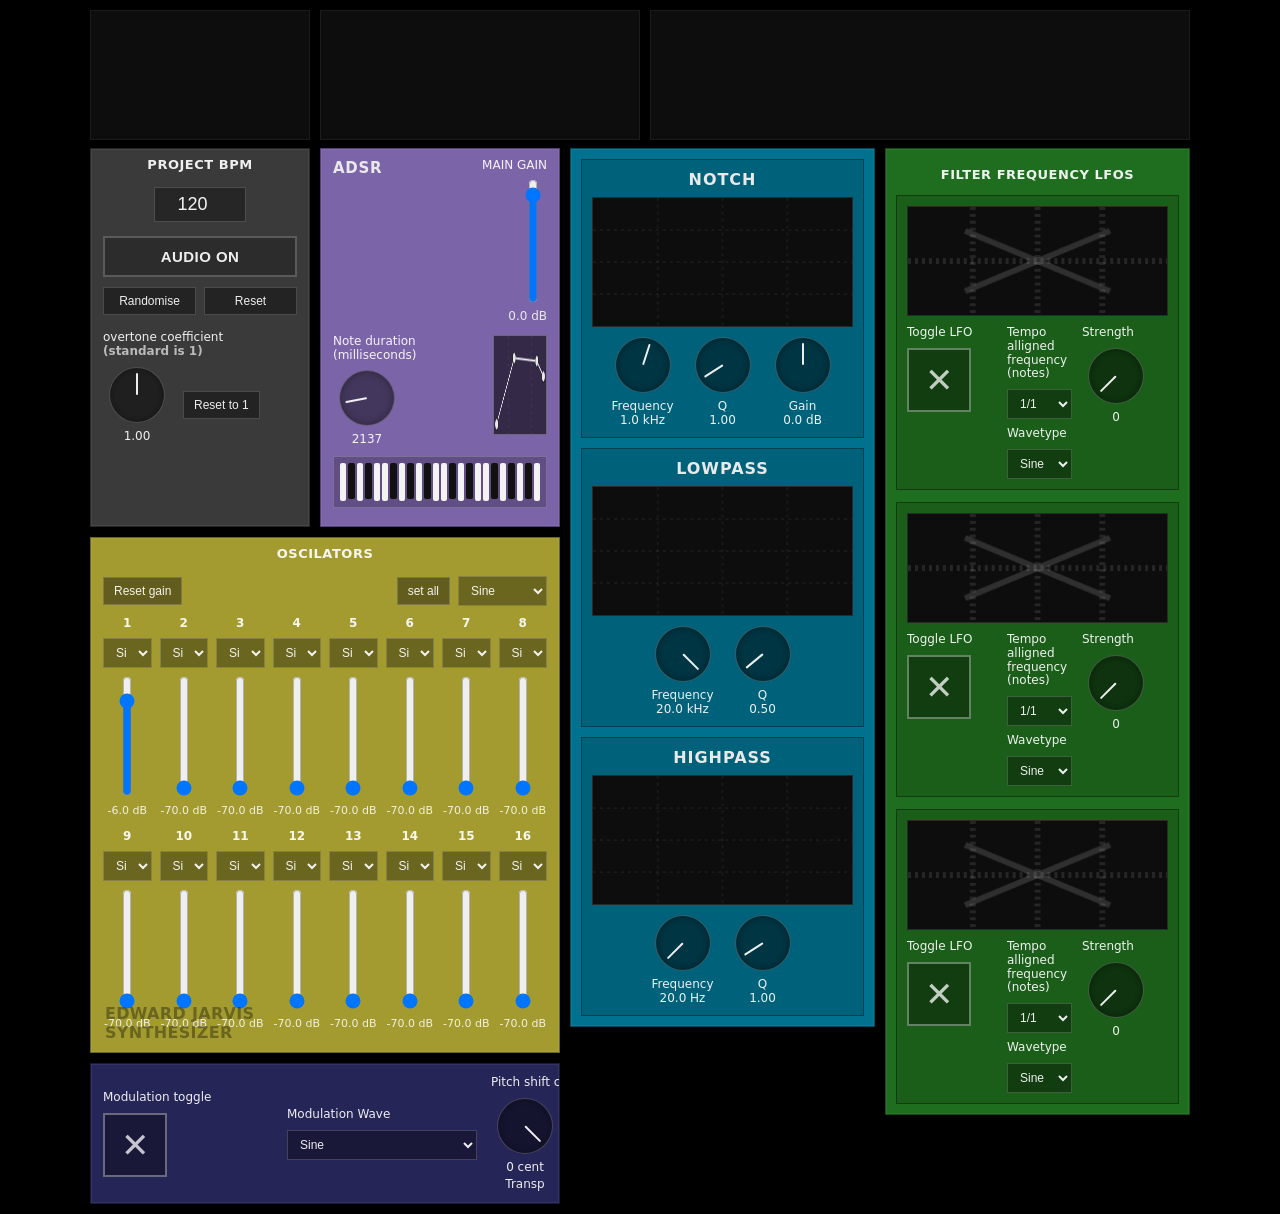
==== commit 119f716f: "update" ====
--- a/synth/index.html
+++ b/synth/index.html
@@ -36,6 +36,11 @@
 
             <button id="audio-btn" class="audio-btn" type="button" aria-pressed="false">AUDIO ON</button>
 
+            <div class="project-actions" aria-label="Patch actions">
+              <button id="randomise-btn" class="tiny-btn" type="button">Randomise</button>
+              <button id="reset-btn" class="tiny-btn" type="button">Reset</button>
+            </div>
+
             <div class="project-row">
               <div class="small-label">overtone coefficient<br><span class="small-dim">(standard is 1)</span></div>
               <div class="mini-row">
@@ -330,4 +335,3 @@
   <script src="app.js"></script>
 </body>
 </html>
-
--- a/synth/styles.css
+++ b/synth/styles.css
@@ -30,14 +30,16 @@
 
 .max-synth {
   width: 100%;
+  max-width: 1120px;
+  margin: 0 auto;
   padding: 10px;
 }
 
 .top-row {
   display: grid;
-  grid-template-columns: 220px 1fr 540px;
-  gap: 10px;
-  margin-bottom: 10px;
+  grid-template-columns: 220px minmax(220px, 1fr) minmax(320px, 540px);
+  gap: 10px;
+  margin-bottom: 8px;
 }
 
 .viz-panel {
@@ -50,7 +52,7 @@
 
 .main-row {
   display: grid;
-  grid-template-columns: minmax(520px, 1fr) 420px 420px;
+  grid-template-columns: minmax(470px, 1fr) minmax(250px, 310px) minmax(250px, 310px);
   gap: 10px;
   align-items: start;
 }
@@ -65,8 +67,8 @@
   font-weight: 800;
   letter-spacing: 0.04em;
   text-transform: uppercase;
-  padding: 10px 12px 8px;
-  font-size: 14px;
+  padding: 8px 12px 7px;
+  font-size: 13px;
   color: rgba(255,255,255,0.92);
 }
 .panel-title.center { text-align: center; }
@@ -150,6 +152,14 @@
   background: rgba(0,0,0,0.12);
   border-color: rgba(255,255,255,0.55);
 }
+
+.project-actions {
+  margin: 0 12px 10px;
+  display: grid;
+  grid-template-columns: 1fr 1fr;
+  gap: 8px;
+}
+.project-actions .tiny-btn { width: 100%; }
 
 .project-row { padding: 6px 12px 0; }
 .mini-row { display: flex; align-items: center; gap: 12px; margin-top: 8px; }
@@ -204,7 +214,7 @@
 }
 .adsr-title {
   font-weight: 900;
-  font-size: 16px;
+  font-size: 15px;
   letter-spacing: 0.05em;
   text-transform: uppercase;
 }
@@ -232,13 +242,13 @@
   appearance: slider-vertical;
   -webkit-appearance: slider-vertical;
   width: 28px;
-  height: 140px;
+  height: 124px;
 }
 
 /* Keyboard */
 .keyboard-wrap { padding: 0 12px 6px; }
 .keyboard {
-  height: 56px;
+  height: 52px;
   display: grid;
   grid-template-columns: repeat(24, 1fr);
   gap: 2px;
@@ -281,7 +291,7 @@
 .osc-grid {
   display: grid;
   grid-template-columns: repeat(8, minmax(0, 1fr));
-  gap: 14px 10px;
+  gap: 12px 8px;
   padding: 0 12px 8px;
 }
 .osc {
@@ -291,7 +301,7 @@
   justify-items: center;
 }
 .osc .osc-wave { width: 100%; }
-.osc .osc-gain { width: 28px; height: 136px; }
+.osc .osc-gain { width: 28px; height: 120px; }
 .osc .osc-label { font-size: 12px; font-weight: 800; color: rgba(255,255,255,0.92); }
 .osc .osc-db { font-size: 11px; font-variant-numeric: tabular-nums; color: rgba(255,255,255,0.85); }
 
@@ -364,7 +374,7 @@
 .mod-knobs { display: flex; gap: 12px; align-items: center; }
 
 /* Responsive */
-@media (max-width: 1280px) {
+@media (max-width: 1010px) {
   .top-row { grid-template-columns: 220px 1fr; }
   .viz-spectrum { grid-column: 1 / -1; }
   .main-row { grid-template-columns: 1fr; }
@@ -372,4 +382,3 @@
   .osc-grid { grid-template-columns: repeat(4, minmax(0, 1fr)); }
   .mod-grid { grid-template-columns: 1fr; }
 }
-
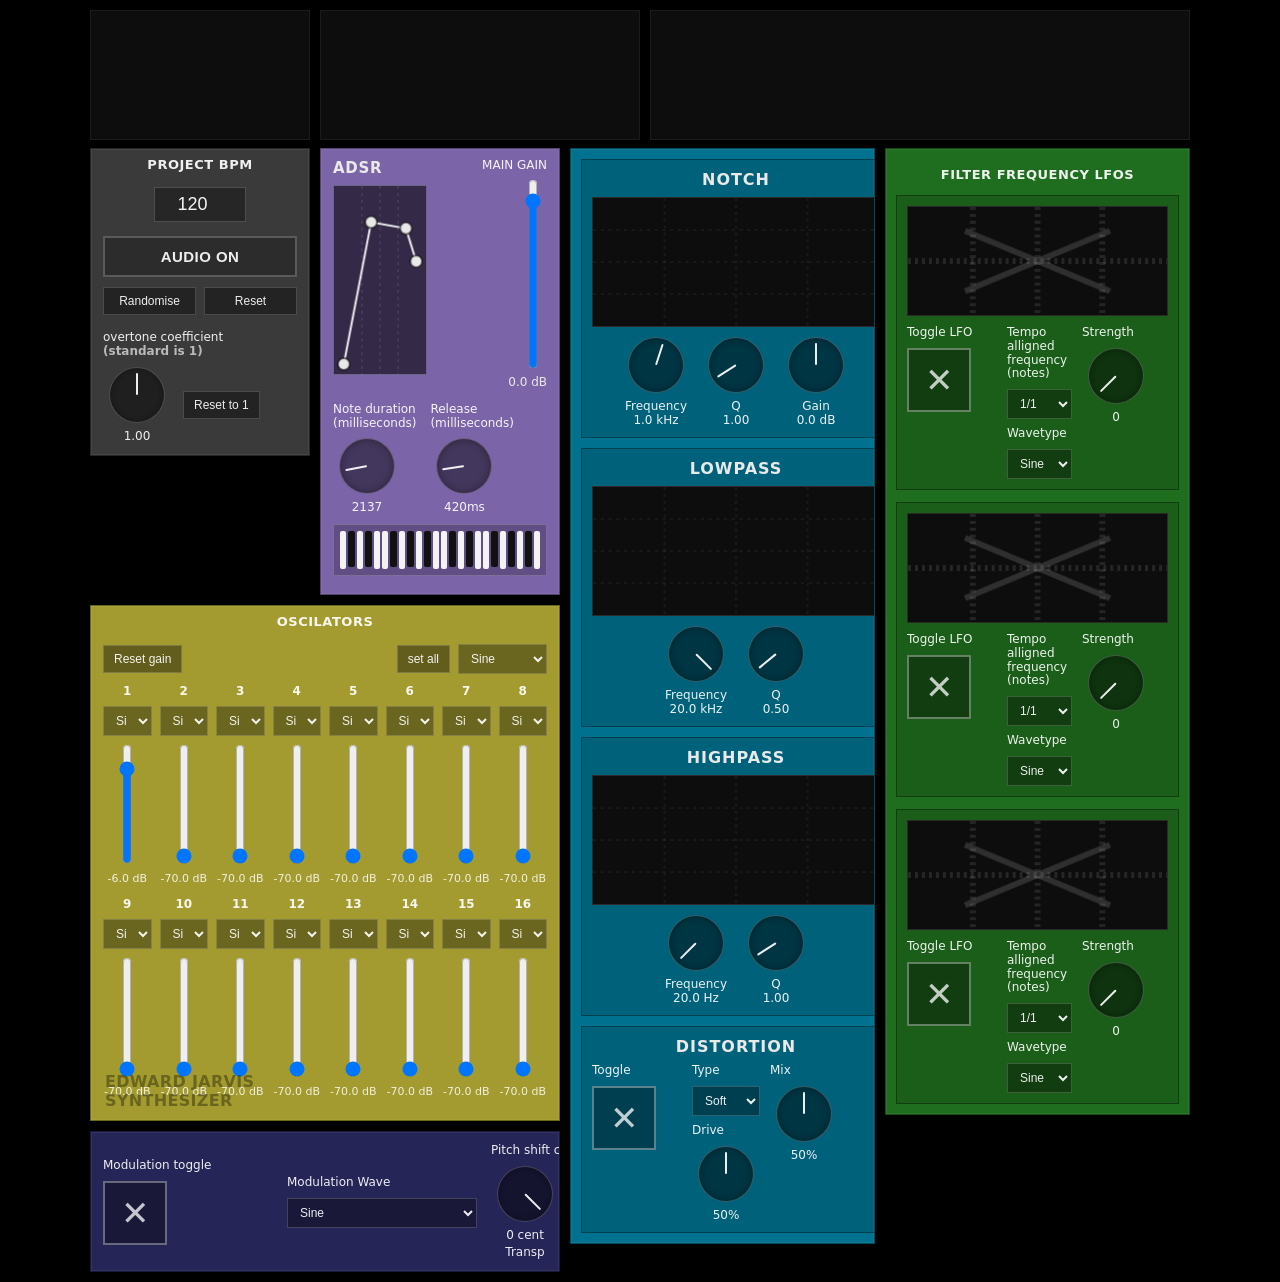
==== commit a418b05a: "hm" ====
--- a/synth/index.html
+++ b/synth/index.html
@@ -59,7 +59,12 @@
           <!-- ADSR + Main Gain + Keyboard -->
           <section class="panel panel-adsr" aria-label="Envelope and gain">
             <div class="adsr-head">
-              <div class="adsr-title">ADSR</div>
+              <div class="adsr-left">
+                <div class="adsr-title">ADSR</div>
+                <div class="env-editor">
+                  <canvas id="env-canvas" width="640" height="260" aria-label="Envelope editor"></canvas>
+                </div>
+              </div>
               <div class="adsr-main-gain">
                 <div class="small-label">MAIN GAIN</div>
                 <div class="gain-strip">
@@ -70,17 +75,24 @@
             </div>
 
             <div class="adsr-body">
-              <div class="note-dur">
-                <div class="small-label">Note duration<br>(milliseconds)</div>
-                <div class="knob" id="note-dur-knob"
-                  data-min="1000" data-max="10100" data-step="1" data-scale="linear" data-value="2137">
-                  <div class="knob-face"><div class="knob-indicator"></div></div>
-                  <div class="knob-value" id="note-dur-val">2137</div>
-                </div>
-              </div>
-
-              <div class="env-editor">
-                <canvas id="env-canvas" width="200" height="100" aria-label="Envelope editor"></canvas>
+              <div class="adsr-knobs">
+                <div class="note-dur">
+                  <div class="small-label">Note duration<br>(milliseconds)</div>
+                  <div class="knob" id="note-dur-knob"
+                    data-min="1000" data-max="10100" data-step="1" data-scale="linear" data-value="2137">
+                    <div class="knob-face"><div class="knob-indicator"></div></div>
+                    <div class="knob-value" id="note-dur-val">2137</div>
+                  </div>
+                </div>
+
+                <div class="note-rel">
+                  <div class="small-label">Release<br>(milliseconds)</div>
+                  <div class="knob" id="note-rel-knob"
+                    data-min="20" data-max="3000" data-step="1" data-scale="linear" data-value="420">
+                    <div class="knob-face"><div class="knob-indicator"></div></div>
+                    <div class="knob-value" id="note-rel-val">420ms</div>
+                  </div>
+                </div>
               </div>
             </div>
 
@@ -210,6 +222,37 @@
             </div>
           </div>
         </div>
+
+        <div class="filter-block dist-block" aria-label="Post-filter distortion">
+          <div class="filter-title">DISTORTION</div>
+          <div class="dist-controls">
+            <div class="dist-col">
+              <div class="small-label">Toggle</div>
+              <button id="dist-toggle" class="big-toggle" type="button" aria-pressed="false">✕</button>
+            </div>
+            <div class="dist-col">
+              <div class="small-label">Type</div>
+              <select id="dist-type">
+                <option value="soft" selected>Soft</option>
+                <option value="hard">Hard</option>
+              </select>
+              <div class="small-label">Drive</div>
+              <div class="knob" id="dist-drive-knob"
+                data-min="0" data-max="1" data-step="0.01" data-scale="linear" data-value="0.5">
+                <div class="knob-face"><div class="knob-indicator"></div></div>
+                <div class="knob-value" id="dist-drive-val">50%</div>
+              </div>
+            </div>
+            <div class="dist-col">
+              <div class="small-label">Mix</div>
+              <div class="knob" id="dist-mix-knob"
+                data-min="0" data-max="1" data-step="0.01" data-scale="linear" data-value="0.5">
+                <div class="knob-face"><div class="knob-indicator"></div></div>
+                <div class="knob-value" id="dist-mix-val">50%</div>
+              </div>
+            </div>
+          </div>
+        </div>
       </div>
 
       <!-- Filter LFOs column -->
--- a/synth/styles.css
+++ b/synth/styles.css
@@ -109,7 +109,7 @@
 }
 
 .left-col { display: grid; gap: 10px; }
-.left-top { display: grid; grid-template-columns: 220px 1fr; gap: 10px; }
+.left-top { display: grid; grid-template-columns: 220px 1fr; gap: 10px; align-items: start; }
 
 .panel-project { background: var(--project); padding-bottom: 12px; }
 .panel-adsr { background: var(--adsr); padding-bottom: 12px; }
@@ -207,10 +207,16 @@
 
 /* ADSR */
 .adsr-head {
-  display: flex;
-  justify-content: space-between;
-  align-items: flex-start;
+  display: grid;
+  grid-template-columns: 1fr 110px;
+  gap: 10px;
+  align-items: start;
   padding: 10px 12px 6px;
+}
+.adsr-left {
+  display: grid;
+  grid-template-rows: auto 1fr;
+  gap: 8px;
 }
 .adsr-title {
   font-weight: 900;
@@ -223,15 +229,18 @@
 .fader-readout { font-size: 12px; font-variant-numeric: tabular-nums; }
 
 .adsr-body {
-  display: grid;
-  grid-template-columns: 150px 1fr;
-  gap: 10px;
-  padding: 6px 12px 10px;
-}
-.note-dur { display: grid; gap: 8px; align-content: start; }
+  padding: 8px 12px 10px;
+}
+.adsr-knobs {
+  display: flex;
+  gap: 14px;
+  flex-wrap: wrap;
+  align-items: start;
+}
+.note-dur, .note-rel { display: grid; gap: 8px; align-content: start; }
 .env-editor canvas {
   width: 100%;
-  height: 100px;
+  height: 190px;
   background: rgba(0,0,0,0.35);
   border: 1px solid rgba(255,255,255,0.18);
   display: block;
@@ -242,7 +251,7 @@
   appearance: slider-vertical;
   -webkit-appearance: slider-vertical;
   width: 28px;
-  height: 124px;
+  height: 190px;
 }
 
 /* Keyboard */
@@ -343,6 +352,15 @@
   flex-wrap: wrap;
 }
 
+.dist-controls {
+  display: grid;
+  grid-template-columns: 90px 1fr 110px;
+  gap: 10px;
+  align-items: start;
+}
+.dist-col { display: grid; gap: 8px; align-content: start; }
+.dist-col select { width: 100%; }
+
 /* LFOs */
 .panel-lfos .panel-title { margin-bottom: 6px; }
 .lfo-list { display: grid; gap: 12px; }
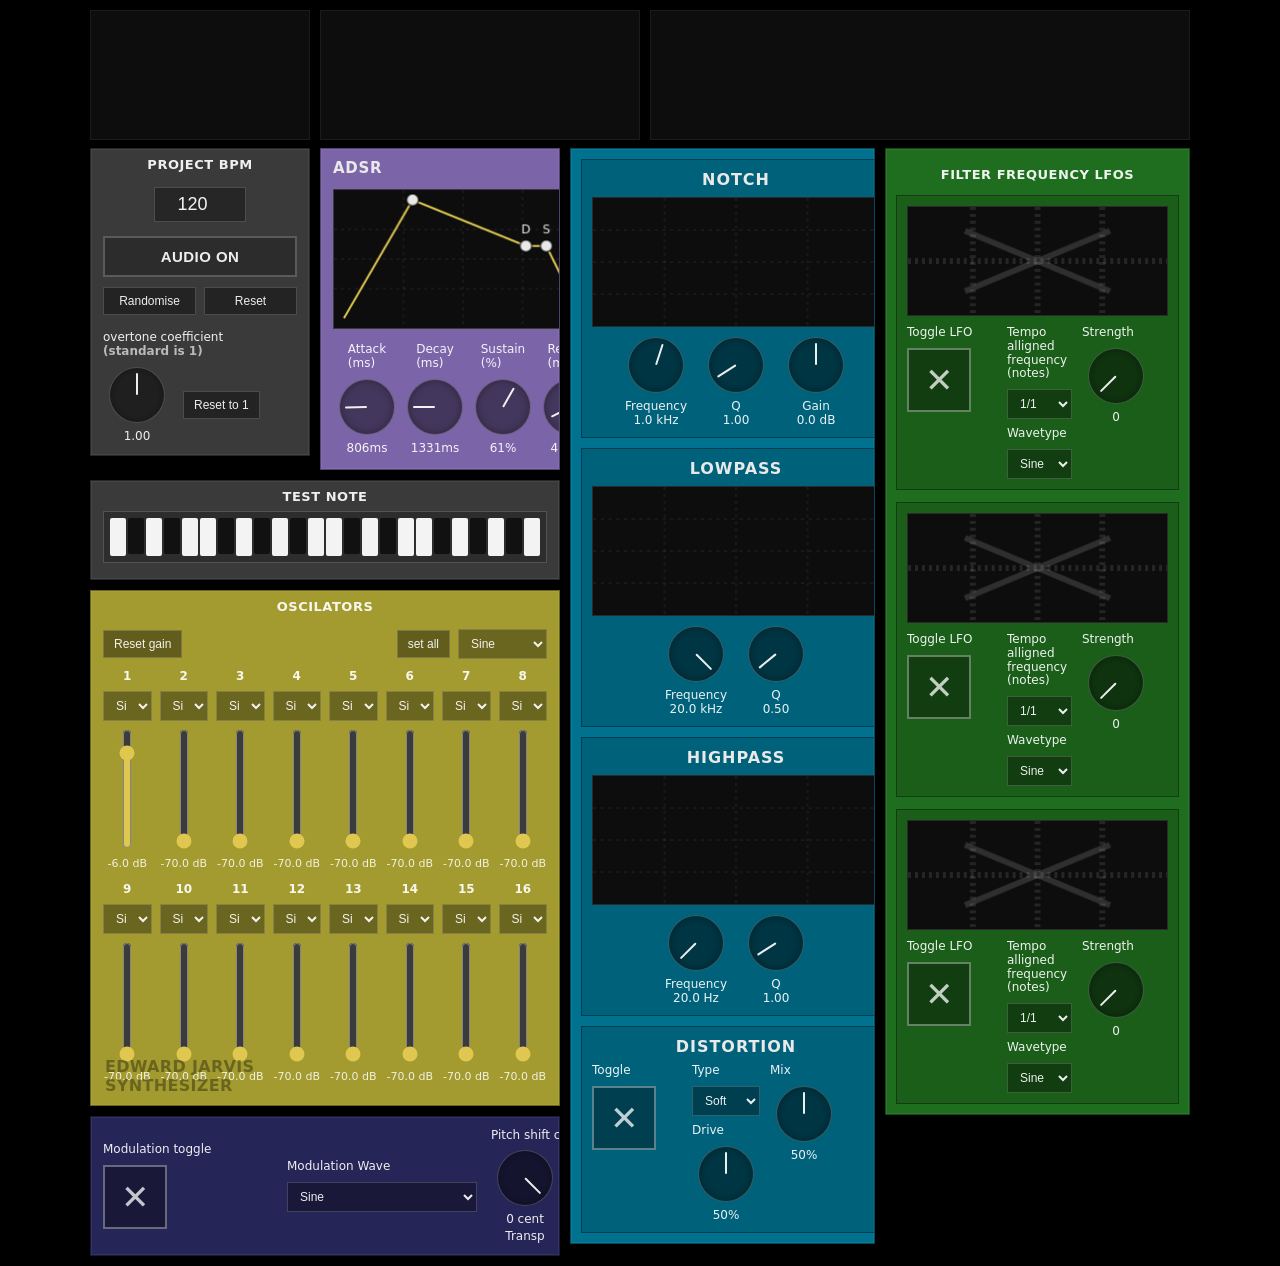
==== commit 8ba6f261: "holy moly?" ====
--- a/synth/index.html
+++ b/synth/index.html
@@ -56,51 +56,69 @@
             </div>
           </section>
 
-          <!-- ADSR + Main Gain + Keyboard -->
-          <section class="panel panel-adsr" aria-label="Envelope and gain">
-            <div class="adsr-head">
-              <div class="adsr-left">
-                <div class="adsr-title">ADSR</div>
-                <div class="env-editor">
-                  <canvas id="env-canvas" width="640" height="260" aria-label="Envelope editor"></canvas>
-                </div>
-              </div>
-              <div class="adsr-main-gain">
-                <div class="small-label">MAIN GAIN</div>
-                <div class="gain-strip">
-                  <input id="main-gain" class="v-fader" type="range" min="-70" max="6" step="0.1" value="0" />
-                  <div class="fader-readout" id="main-gain-val">0.0 dB</div>
-                </div>
-              </div>
-            </div>
-
-            <div class="adsr-body">
-              <div class="adsr-knobs">
-                <div class="note-dur">
-                  <div class="small-label">Note duration<br>(milliseconds)</div>
-                  <div class="knob" id="note-dur-knob"
-                    data-min="1000" data-max="10100" data-step="1" data-scale="linear" data-value="2137">
-                    <div class="knob-face"><div class="knob-indicator"></div></div>
-                    <div class="knob-value" id="note-dur-val">2137</div>
-                  </div>
-                </div>
-
-                <div class="note-rel">
-                  <div class="small-label">Release<br>(milliseconds)</div>
-                  <div class="knob" id="note-rel-knob"
-                    data-min="20" data-max="3000" data-step="1" data-scale="linear" data-value="420">
-                    <div class="knob-face"><div class="knob-indicator"></div></div>
-                    <div class="knob-value" id="note-rel-val">420ms</div>
-                  </div>
-                </div>
-              </div>
-            </div>
-
-            <div class="keyboard-wrap">
-              <div id="keyboard" class="keyboard" aria-label="Keyboard"></div>
+          <!-- ADSR + Main Gain -->
+          <section class="panel panel-adsr adsrCard" aria-label="Envelope and gain">
+            <div class="adsrHeader">
+              <div class="adsrTitle">ADSR</div>
+            </div>
+
+            <div class="adsrGraph">
+              <canvas id="env-canvas" width="640" height="260" aria-label="Envelope editor"></canvas>
+            </div>
+
+            <div class="adsrGain" aria-label="Main gain">
+              <div class="small-label">MAIN<br>GAIN</div>
+              <input id="main-gain" class="v-fader" type="range" min="-70" max="6" step="0.1" value="0" />
+              <div class="fader-readout" id="main-gain-val">0.0 dB</div>
+            </div>
+
+            <div class="adsrKnobs" aria-label="ADSR controls">
+              <div class="adsrKnob">
+                <div class="small-label">Attack<br>(ms)</div>
+                <div class="knob" id="adsr-attack-knob"
+                  data-min="0" data-max="5000" data-step="1" data-scale="linear" data-value="40">
+                  <div class="knob-face"><div class="knob-indicator"></div></div>
+                  <div class="knob-value" id="adsr-attack-val">40ms</div>
+                </div>
+              </div>
+
+              <div class="adsrKnob">
+                <div class="small-label">Decay<br>(ms)</div>
+                <div class="knob" id="adsr-decay-knob"
+                  data-min="0" data-max="8000" data-step="1" data-scale="linear" data-value="180">
+                  <div class="knob-face"><div class="knob-indicator"></div></div>
+                  <div class="knob-value" id="adsr-decay-val">180ms</div>
+                </div>
+              </div>
+
+              <div class="adsrKnob">
+                <div class="small-label">Sustain<br>(%)</div>
+                <div class="knob" id="adsr-sustain-knob"
+                  data-min="0" data-max="100" data-step="1" data-scale="linear" data-value="62">
+                  <div class="knob-face"><div class="knob-indicator"></div></div>
+                  <div class="knob-value" id="adsr-sustain-val">62%</div>
+                </div>
+              </div>
+
+              <div class="adsrKnob">
+                <div class="small-label">Release<br>(ms)</div>
+                <div class="knob" id="adsr-release-knob"
+                  data-min="5" data-max="6000" data-step="1" data-scale="linear" data-value="420">
+                  <div class="knob-face"><div class="knob-indicator"></div></div>
+                  <div class="knob-value" id="adsr-release-val">420ms</div>
+                </div>
+              </div>
             </div>
           </section>
         </div>
+
+        <!-- Test note keyboard (global) -->
+        <section class="panel panel-testnote" aria-label="Test note keyboard">
+          <div class="panel-title center">TEST NOTE</div>
+          <div class="keyboard-wrap">
+            <div id="keyboard" class="keyboard" aria-label="Keyboard"></div>
+          </div>
+        </section>
 
         <!-- Oscillators -->
         <section class="panel panel-oscs" aria-label="Oscillators">
--- a/synth/styles.css
+++ b/synth/styles.css
@@ -206,45 +206,50 @@
 }
 
 /* ADSR */
-.adsr-head {
-  display: grid;
-  grid-template-columns: 1fr 110px;
-  gap: 10px;
-  align-items: start;
-  padding: 10px 12px 6px;
-}
-.adsr-left {
-  display: grid;
-  grid-template-rows: auto 1fr;
-  gap: 8px;
-}
-.adsr-title {
+.adsrCard {
+  display: grid;
+  grid-template-columns: 1fr 64px;
+  grid-template-rows: auto auto auto;
+  gap: 12px;
+  padding: 10px 12px 12px;
+}
+.adsrHeader { grid-column: 1 / -1; }
+.adsrTitle {
   font-weight: 900;
   font-size: 15px;
   letter-spacing: 0.05em;
   text-transform: uppercase;
 }
-.adsr-main-gain { text-align: right; }
-.gain-strip { display: grid; gap: 6px; justify-items: end; margin-top: 6px; }
-.fader-readout { font-size: 12px; font-variant-numeric: tabular-nums; }
-
-.adsr-body {
-  padding: 8px 12px 10px;
-}
-.adsr-knobs {
-  display: flex;
-  gap: 14px;
-  flex-wrap: wrap;
-  align-items: start;
-}
-.note-dur, .note-rel { display: grid; gap: 8px; align-content: start; }
-.env-editor canvas {
+.adsrGraph { grid-column: 1; height: 140px; min-width: 260px; }
+.adsrGraph canvas {
   width: 100%;
-  height: 190px;
-  background: rgba(0,0,0,0.35);
+  height: 100%;
+  background: var(--canvas-bg);
   border: 1px solid rgba(255,255,255,0.18);
   display: block;
-}
+  touch-action: none;
+  cursor: default;
+}
+.adsrGain {
+  grid-column: 2;
+  grid-row: 2 / span 2;
+  align-self: stretch;
+  display: grid;
+  grid-template-rows: auto 1fr auto;
+  gap: 8px;
+  justify-items: center;
+  text-align: center;
+}
+.adsrGain .small-label { text-align: center; }
+.fader-readout { font-size: 12px; font-variant-numeric: tabular-nums; }
+
+.adsrKnobs {
+  grid-column: 1;
+  display: grid;
+  grid-template-columns: repeat(4, minmax(0, 1fr));
+  gap: 12px;
+}
+.adsrKnob { display: grid; gap: 8px; align-content: start; justify-items: center; }
 
 /* Faders */
 .v-fader {
@@ -252,7 +257,15 @@
   -webkit-appearance: slider-vertical;
   width: 28px;
   height: 190px;
-}
+  accent-color: var(--trace);
+}
+.adsrGain .v-fader {
+  height: 100%;
+  min-height: 210px;
+}
+
+/* Test note panel */
+.panel-testnote { background: var(--project); padding-bottom: 10px; }
 
 /* Keyboard */
 .keyboard-wrap { padding: 0 12px 6px; }
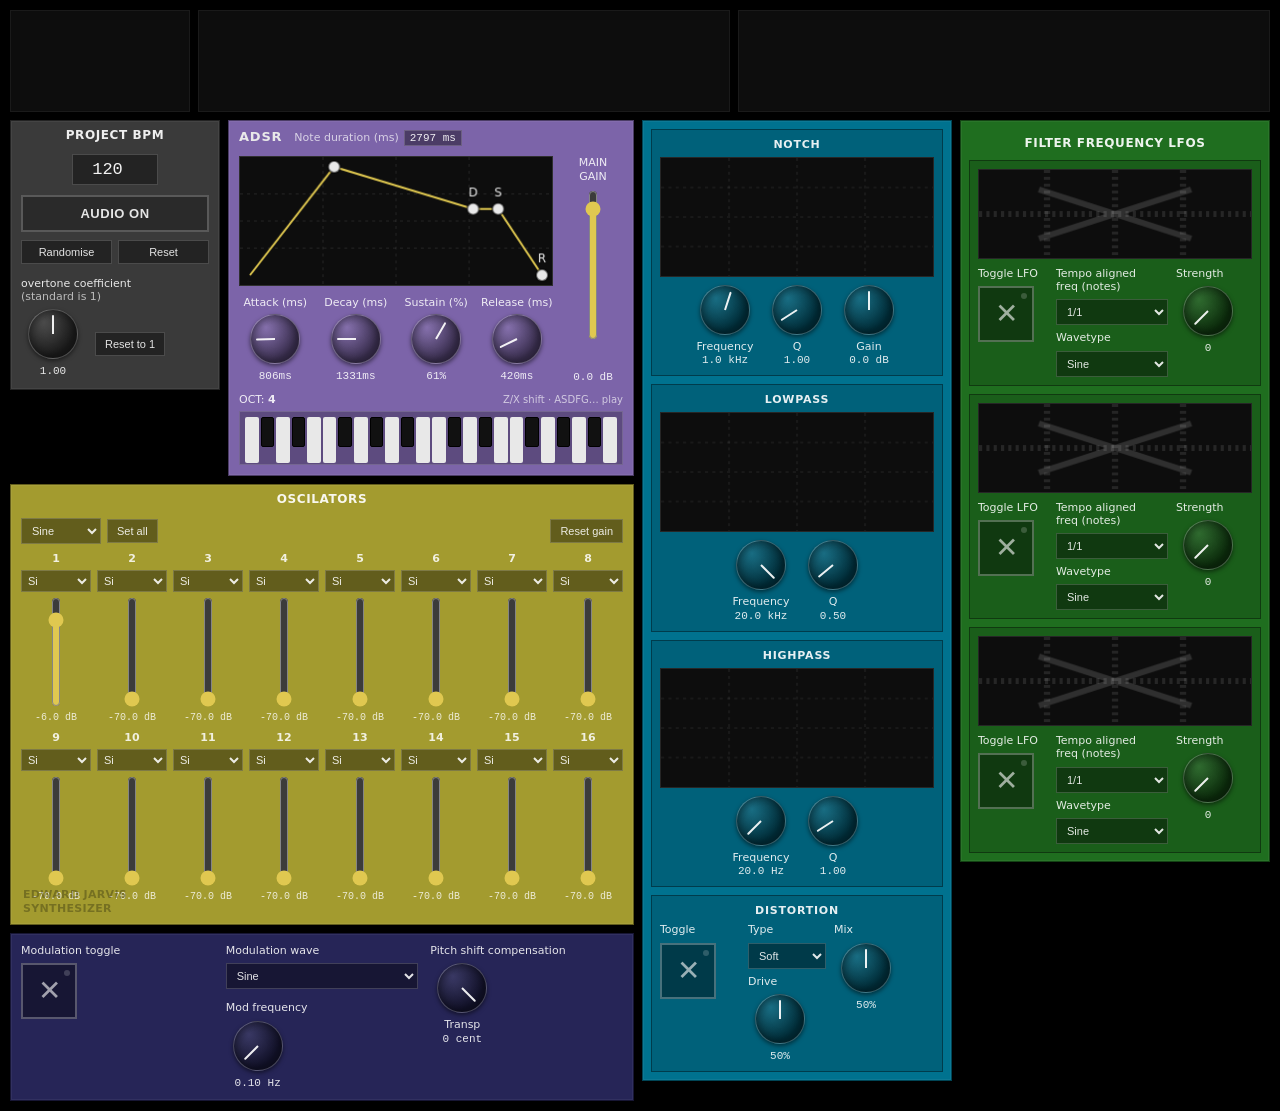
==== commit a0ab082c: "gui fix" ====
--- a/synth/index.html
+++ b/synth/index.html
@@ -9,25 +9,28 @@
 </head>
 <body>
   <div id="max-synth" class="max-synth">
+
     <!-- Top visualizers -->
     <div class="top-row">
       <div class="viz-panel viz-meter">
-        <canvas id="meter-canvas" width="220" height="128" aria-label="Output meter"></canvas>
+        <canvas id="meter-canvas" width="180" height="100" aria-label="Output meter"></canvas>
       </div>
       <div class="viz-panel viz-scope">
-        <canvas id="scope-canvas" width="432" height="128" aria-label="Oscilloscope"></canvas>
+        <canvas id="scope-canvas" width="400" height="100" aria-label="Oscilloscope"></canvas>
       </div>
       <div class="viz-panel viz-spectrum">
-        <canvas id="spectrum-canvas" width="540" height="128" aria-label="Spectrum"></canvas>
+        <canvas id="spectrum-canvas" width="500" height="100" aria-label="Spectrum"></canvas>
       </div>
     </div>
 
     <!-- Main layout -->
     <div class="main-row">
-      <!-- Left column -->
+
+      <!-- ===== Left column ===== -->
       <div class="left-col">
         <div class="left-top">
-          <!-- Project BPM / Audio -->
+
+          <!-- Project / global controls -->
           <section class="panel panel-project" aria-label="Project controls">
             <div class="panel-title">PROJECT BPM</div>
             <div class="project-bpm-row">
@@ -36,15 +39,15 @@
 
             <button id="audio-btn" class="audio-btn" type="button" aria-pressed="false">AUDIO ON</button>
 
-            <div class="project-actions" aria-label="Patch actions">
+            <div class="project-actions">
               <button id="randomise-btn" class="tiny-btn" type="button">Randomise</button>
-              <button id="reset-btn" class="tiny-btn" type="button">Reset</button>
+              <button id="reset-btn"     class="tiny-btn" type="button">Reset</button>
             </div>
 
             <div class="project-row">
               <div class="small-label">overtone coefficient<br><span class="small-dim">(standard is 1)</span></div>
               <div class="mini-row">
-                <div class="knob" id="overtone-knob"
+                <div class="knob" id="overtone-knob" title="Double-click to reset"
                   data-min="0" data-max="2" data-step="0.01" data-scale="linear" data-value="1">
                   <div class="knob-face"><div class="knob-indicator"></div></div>
                   <div class="knob-value" id="overtone-val">1.00</div>
@@ -56,10 +59,15 @@
             </div>
           </section>
 
-          <!-- ADSR + Main Gain -->
+          <!-- ADSR + Main Gain + Keyboard -->
           <section class="panel panel-adsr adsrCard" aria-label="Envelope and gain">
+
             <div class="adsrHeader">
               <div class="adsrTitle">ADSR</div>
+              <div class="note-dur-row">
+                <span class="note-dur-label">Note duration (ms)</span>
+                <span class="note-dur-val" id="note-duration-val">—</span>
+              </div>
             </div>
 
             <div class="adsrGraph">
@@ -68,14 +76,15 @@
 
             <div class="adsrGain" aria-label="Main gain">
               <div class="small-label">MAIN<br>GAIN</div>
-              <input id="main-gain" class="v-fader" type="range" min="-70" max="6" step="0.1" value="0" />
+              <input id="main-gain" class="v-fader" type="range" min="-70" max="6" step="0.1" value="0"
+                aria-label="Main gain" />
               <div class="fader-readout" id="main-gain-val">0.0 dB</div>
             </div>
 
             <div class="adsrKnobs" aria-label="ADSR controls">
               <div class="adsrKnob">
-                <div class="small-label">Attack<br>(ms)</div>
-                <div class="knob" id="adsr-attack-knob"
+                <div class="small-label">Attack (ms)</div>
+                <div class="knob" id="adsr-attack-knob" title="Double-click to reset"
                   data-min="0" data-max="5000" data-step="1" data-scale="linear" data-value="40">
                   <div class="knob-face"><div class="knob-indicator"></div></div>
                   <div class="knob-value" id="adsr-attack-val">40ms</div>
@@ -83,8 +92,8 @@
               </div>
 
               <div class="adsrKnob">
-                <div class="small-label">Decay<br>(ms)</div>
-                <div class="knob" id="adsr-decay-knob"
+                <div class="small-label">Decay (ms)</div>
+                <div class="knob" id="adsr-decay-knob" title="Double-click to reset"
                   data-min="0" data-max="8000" data-step="1" data-scale="linear" data-value="180">
                   <div class="knob-face"><div class="knob-indicator"></div></div>
                   <div class="knob-value" id="adsr-decay-val">180ms</div>
@@ -92,8 +101,8 @@
               </div>
 
               <div class="adsrKnob">
-                <div class="small-label">Sustain<br>(%)</div>
-                <div class="knob" id="adsr-sustain-knob"
+                <div class="small-label">Sustain (%)</div>
+                <div class="knob" id="adsr-sustain-knob" title="Double-click to reset"
                   data-min="0" data-max="100" data-step="1" data-scale="linear" data-value="62">
                   <div class="knob-face"><div class="knob-indicator"></div></div>
                   <div class="knob-value" id="adsr-sustain-val">62%</div>
@@ -101,40 +110,42 @@
               </div>
 
               <div class="adsrKnob">
-                <div class="small-label">Release<br>(ms)</div>
-                <div class="knob" id="adsr-release-knob"
+                <div class="small-label">Release (ms)</div>
+                <div class="knob" id="adsr-release-knob" title="Double-click to reset"
                   data-min="5" data-max="6000" data-step="1" data-scale="linear" data-value="420">
                   <div class="knob-face"><div class="knob-indicator"></div></div>
                   <div class="knob-value" id="adsr-release-val">420ms</div>
                 </div>
               </div>
             </div>
+
+            <!-- Keyboard lives inside the ADSR panel -->
+            <div class="adsr-keys">
+              <div class="keys-header">
+                <span class="small-label">OCT: <strong id="octave-display">4</strong></span>
+                <span class="small-dim">Z/X shift · ASDFG… play</span>
+              </div>
+              <div id="keyboard" class="keyboard" aria-label="Keyboard"></div>
+            </div>
+
           </section>
         </div>
-
-        <!-- Test note keyboard (global) -->
-        <section class="panel panel-testnote" aria-label="Test note keyboard">
-          <div class="panel-title center">TEST NOTE</div>
-          <div class="keyboard-wrap">
-            <div id="keyboard" class="keyboard" aria-label="Keyboard"></div>
-          </div>
-        </section>
 
         <!-- Oscillators -->
         <section class="panel panel-oscs" aria-label="Oscillators">
           <div class="panel-title center">OSCILATORS</div>
           <div class="osc-topbar">
-            <button id="osc-reset-gain" class="tiny-btn" type="button">Reset gain</button>
-            <div class="spacer"></div>
             <div class="set-all">
-              <button id="osc-set-all" class="tiny-btn" type="button">set all</button>
               <select id="osc-set-all-wave">
                 <option value="sine">Sine</option>
                 <option value="sawtooth">Sawtooth</option>
                 <option value="triangle">Triangle</option>
                 <option value="square">Square</option>
               </select>
-            </div>
+              <button id="osc-set-all" class="tiny-btn" type="button">Set all</button>
+            </div>
+            <div class="spacer"></div>
+            <button id="osc-reset-gain" class="tiny-btn" type="button">Reset gain</button>
           </div>
           <div id="osc-grid" class="osc-grid"></div>
           <div class="brand">EDWARD JARVIS<br>SYNTHESIZER</div>
@@ -148,27 +159,30 @@
               <button id="mod-toggle" class="big-toggle" type="button" aria-pressed="false">✕</button>
             </div>
             <div class="mod-block">
-              <div class="small-label">Modulation Wave</div>
+              <div class="small-label">Modulation wave</div>
               <select id="mod-wave">
                 <option value="sine">Sine</option>
                 <option value="sawtooth">Sawtooth</option>
                 <option value="triangle">Triangle</option>
                 <option value="square">Square</option>
               </select>
+              <div class="small-label" style="margin-top:6px">Mod frequency</div>
+              <div class="knob" id="mod-freq-knob" title="Double-click to reset"
+                data-min="0.1" data-max="5000" data-step="0.01" data-scale="log" data-value="0.1">
+                <div class="knob-face"><div class="knob-indicator"></div></div>
+                <div class="knob-value" id="mod-freq-val">0.10 Hz</div>
+              </div>
             </div>
             <div class="mod-block">
               <div class="small-label">Pitch shift compensation</div>
               <div class="mod-knobs">
-                <div class="knob" id="pitch-comp-knob"
-                  data-min="-2400" data-max="0" data-step="1" data-scale="linear" data-value="0">
-                  <div class="knob-face"><div class="knob-indicator"></div></div>
-                  <div class="knob-value" id="pitch-comp-val">0 cent</div>
-                  <div class="knob-caption">Transp</div>
-                </div>
-                <div class="knob" id="mod-freq-knob"
-                  data-min="0.1" data-max="5000" data-step="0.01" data-scale="log" data-value="0.1">
-                  <div class="knob-face"><div class="knob-indicator"></div></div>
-                  <div class="knob-value" id="mod-freq-val">0.10 Hz</div>
+                <div>
+                  <div class="knob" id="pitch-comp-knob" title="Double-click to reset"
+                    data-min="-2400" data-max="0" data-step="1" data-scale="linear" data-value="0">
+                    <div class="knob-face"><div class="knob-indicator"></div></div>
+                    <div class="knob-caption">Transp</div>
+                    <div class="knob-value" id="pitch-comp-val">0 cent</div>
+                  </div>
                 </div>
               </div>
             </div>
@@ -176,25 +190,26 @@
         </section>
       </div>
 
-      <!-- Filters column -->
+      <!-- ===== Filters column ===== -->
       <div class="panel panel-filters" aria-label="Filters">
+
         <div class="filter-block">
           <div class="filter-title">NOTCH</div>
-          <canvas id="notch-canvas" width="260" height="130" aria-label="Notch response"></canvas>
+          <canvas id="notch-canvas" width="260" height="120" aria-label="Notch response"></canvas>
           <div class="filter-knobs">
-            <div class="knob" id="notch-freq-knob"
+            <div class="knob" id="notch-freq-knob" title="Double-click to reset"
               data-min="20" data-max="20000" data-step="1" data-scale="log" data-value="1000">
               <div class="knob-face"><div class="knob-indicator"></div></div>
               <div class="knob-caption">Frequency</div>
               <div class="knob-value" id="notch-freq-val">1.0 kHz</div>
             </div>
-            <div class="knob" id="notch-q-knob"
+            <div class="knob" id="notch-q-knob" title="Double-click to reset"
               data-min="0.1" data-max="20" data-step="0.1" data-scale="linear" data-value="1">
               <div class="knob-face"><div class="knob-indicator"></div></div>
               <div class="knob-caption">Q</div>
               <div class="knob-value" id="notch-q-val">1.00</div>
             </div>
-            <div class="knob" id="notch-gain-knob"
+            <div class="knob" id="notch-gain-knob" title="Double-click to reset"
               data-min="-24" data-max="24" data-step="0.1" data-scale="linear" data-value="0">
               <div class="knob-face"><div class="knob-indicator"></div></div>
               <div class="knob-caption">Gain</div>
@@ -205,15 +220,15 @@
 
         <div class="filter-block">
           <div class="filter-title">LOWPASS</div>
-          <canvas id="lp-canvas" width="260" height="130" aria-label="Lowpass response"></canvas>
+          <canvas id="lp-canvas" width="260" height="120" aria-label="Lowpass response"></canvas>
           <div class="filter-knobs">
-            <div class="knob" id="lp-freq-knob"
+            <div class="knob" id="lp-freq-knob" title="Double-click to reset"
               data-min="20" data-max="20000" data-step="1" data-scale="log" data-value="20000">
               <div class="knob-face"><div class="knob-indicator"></div></div>
               <div class="knob-caption">Frequency</div>
               <div class="knob-value" id="lp-freq-val">20.0 kHz</div>
             </div>
-            <div class="knob" id="lp-q-knob"
+            <div class="knob" id="lp-q-knob" title="Double-click to reset"
               data-min="0.1" data-max="20" data-step="0.1" data-scale="linear" data-value="0.5">
               <div class="knob-face"><div class="knob-indicator"></div></div>
               <div class="knob-caption">Q</div>
@@ -224,15 +239,15 @@
 
         <div class="filter-block">
           <div class="filter-title">HIGHPASS</div>
-          <canvas id="hp-canvas" width="260" height="130" aria-label="Highpass response"></canvas>
+          <canvas id="hp-canvas" width="260" height="120" aria-label="Highpass response"></canvas>
           <div class="filter-knobs">
-            <div class="knob" id="hp-freq-knob"
+            <div class="knob" id="hp-freq-knob" title="Double-click to reset"
               data-min="20" data-max="20000" data-step="1" data-scale="log" data-value="20">
               <div class="knob-face"><div class="knob-indicator"></div></div>
               <div class="knob-caption">Frequency</div>
               <div class="knob-value" id="hp-freq-val">20 Hz</div>
             </div>
-            <div class="knob" id="hp-q-knob"
+            <div class="knob" id="hp-q-knob" title="Double-click to reset"
               data-min="0.1" data-max="20" data-step="0.1" data-scale="linear" data-value="1">
               <div class="knob-face"><div class="knob-indicator"></div></div>
               <div class="knob-caption">Q</div>
@@ -255,7 +270,7 @@
                 <option value="hard">Hard</option>
               </select>
               <div class="small-label">Drive</div>
-              <div class="knob" id="dist-drive-knob"
+              <div class="knob" id="dist-drive-knob" title="Double-click to reset"
                 data-min="0" data-max="1" data-step="0.01" data-scale="linear" data-value="0.5">
                 <div class="knob-face"><div class="knob-indicator"></div></div>
                 <div class="knob-value" id="dist-drive-val">50%</div>
@@ -263,7 +278,7 @@
             </div>
             <div class="dist-col">
               <div class="small-label">Mix</div>
-              <div class="knob" id="dist-mix-knob"
+              <div class="knob" id="dist-mix-knob" title="Double-click to reset"
                 data-min="0" data-max="1" data-step="0.01" data-scale="linear" data-value="0.5">
                 <div class="knob-face"><div class="knob-indicator"></div></div>
                 <div class="knob-value" id="dist-mix-val">50%</div>
@@ -271,21 +286,23 @@
             </div>
           </div>
         </div>
-      </div>
-
-      <!-- Filter LFOs column -->
+
+      </div>
+
+      <!-- ===== Filter LFOs column ===== -->
       <div class="panel panel-lfos" aria-label="Filter frequency LFOs">
         <div class="panel-title center">FILTER FREQUENCY LFOS</div>
         <div class="lfo-list">
+
           <div class="lfo-unit" data-lfo="0">
-            <canvas class="lfo-scope" width="260" height="110" aria-label="Notch LFO"></canvas>
+            <canvas class="lfo-scope" width="260" height="90" aria-label="Notch LFO"></canvas>
             <div class="lfo-controls">
               <div class="lfo-col">
                 <div class="small-label">Toggle LFO</div>
                 <button class="big-toggle lfo-toggle" type="button" aria-pressed="false">✕</button>
               </div>
               <div class="lfo-col">
-                <div class="small-label">Tempo alligned<br>frequency (notes)</div>
+                <div class="small-label">Tempo aligned<br>freq (notes)</div>
                 <select class="lfo-rate">
                   <option value="4/1">4/1</option>
                   <option value="2/1">2/1</option>
@@ -305,7 +322,7 @@
               </div>
               <div class="lfo-col">
                 <div class="small-label">Strength</div>
-                <div class="knob lfo-strength"
+                <div class="knob lfo-strength" title="Double-click to reset"
                   data-min="0" data-max="3000" data-step="1" data-scale="linear" data-value="0">
                   <div class="knob-face"><div class="knob-indicator"></div></div>
                   <div class="knob-value">0</div>
@@ -315,14 +332,14 @@
           </div>
 
           <div class="lfo-unit" data-lfo="1">
-            <canvas class="lfo-scope" width="260" height="110" aria-label="Lowpass LFO"></canvas>
+            <canvas class="lfo-scope" width="260" height="90" aria-label="Lowpass LFO"></canvas>
             <div class="lfo-controls">
               <div class="lfo-col">
                 <div class="small-label">Toggle LFO</div>
                 <button class="big-toggle lfo-toggle" type="button" aria-pressed="false">✕</button>
               </div>
               <div class="lfo-col">
-                <div class="small-label">Tempo alligned<br>frequency (notes)</div>
+                <div class="small-label">Tempo aligned<br>freq (notes)</div>
                 <select class="lfo-rate">
                   <option value="4/1">4/1</option>
                   <option value="2/1">2/1</option>
@@ -342,7 +359,7 @@
               </div>
               <div class="lfo-col">
                 <div class="small-label">Strength</div>
-                <div class="knob lfo-strength"
+                <div class="knob lfo-strength" title="Double-click to reset"
                   data-min="0" data-max="3000" data-step="1" data-scale="linear" data-value="0">
                   <div class="knob-face"><div class="knob-indicator"></div></div>
                   <div class="knob-value">0</div>
@@ -352,14 +369,14 @@
           </div>
 
           <div class="lfo-unit" data-lfo="2">
-            <canvas class="lfo-scope" width="260" height="110" aria-label="Highpass LFO"></canvas>
+            <canvas class="lfo-scope" width="260" height="90" aria-label="Highpass LFO"></canvas>
             <div class="lfo-controls">
               <div class="lfo-col">
                 <div class="small-label">Toggle LFO</div>
                 <button class="big-toggle lfo-toggle" type="button" aria-pressed="false">✕</button>
               </div>
               <div class="lfo-col">
-                <div class="small-label">Tempo alligned<br>frequency (notes)</div>
+                <div class="small-label">Tempo aligned<br>freq (notes)</div>
                 <select class="lfo-rate">
                   <option value="4/1">4/1</option>
                   <option value="2/1">2/1</option>
@@ -379,7 +396,7 @@
               </div>
               <div class="lfo-col">
                 <div class="small-label">Strength</div>
-                <div class="knob lfo-strength"
+                <div class="knob lfo-strength" title="Double-click to reset"
                   data-min="0" data-max="3000" data-step="1" data-scale="linear" data-value="0">
                   <div class="knob-face"><div class="knob-indicator"></div></div>
                   <div class="knob-value">0</div>
@@ -387,8 +404,10 @@
               </div>
             </div>
           </div>
-        </div>
-      </div>
+
+        </div>
+      </div>
+
     </div>
   </div>
 
--- a/synth/styles.css
+++ b/synth/styles.css
@@ -5,8 +5,8 @@
 :root {
   --bg: #000;
   --ink: #e9e9e9;
-  --dim: rgba(255,255,255,0.7);
-  --panel-border: rgba(0,0,0,0.35);
+  --dim: rgba(255,255,255,0.65);
+  --panel-border: rgba(0,0,0,0.40);
 
   --project: #3a3a3a;
   --adsr: #7c64a9;
@@ -18,6 +18,8 @@
   --canvas-bg: #0d0d0d;
   --canvas-grid: rgba(255,255,255,0.10);
   --trace: #e0c850;
+
+  --font-mono: ui-monospace, 'Courier New', monospace;
 }
 
 html, body {
@@ -25,391 +27,550 @@
   height: auto;
   background: var(--bg);
   color: var(--ink);
-  font-family: ui-sans-serif, system-ui, -apple-system, Segoe UI, Roboto, Helvetica, Arial, sans-serif;
-}
+  font-family: ui-sans-serif, system-ui, -apple-system, 'Helvetica Neue', Arial, sans-serif;
+  font-size: 13px;
+}
+
+/* Scrollbars */
+::-webkit-scrollbar { width: 6px; height: 6px; }
+::-webkit-scrollbar-track { background: #111; }
+::-webkit-scrollbar-thumb { background: #444; border-radius: 3px; }
+::-webkit-scrollbar-thumb:hover { background: #555; }
 
 .max-synth {
   width: 100%;
-  max-width: 1120px;
+  max-width: 1440px;
   margin: 0 auto;
   padding: 10px;
 }
 
+/* ===== Top visualizer row ===== */
 .top-row {
   display: grid;
-  grid-template-columns: 220px minmax(220px, 1fr) minmax(320px, 540px);
-  gap: 10px;
+  grid-template-columns: 180px minmax(200px, 1fr) minmax(300px, 1fr);
+  gap: 8px;
   margin-bottom: 8px;
 }
 
 .viz-panel {
   background: #050505;
-  border: 1px solid #1b1b1b;
-  box-shadow: inset 0 0 0 1px rgba(255,255,255,0.04);
+  border: 1px solid #1a1a1a;
+  box-shadow: inset 0 0 0 1px rgba(255,255,255,0.03);
   overflow: hidden;
 }
-.viz-panel canvas { display: block; width: 100%; height: 128px; }
-
+.viz-panel canvas { display: block; width: 100%; height: 100px; }
+
+/* ===== Main 3-col layout ===== */
 .main-row {
   display: grid;
-  grid-template-columns: minmax(470px, 1fr) minmax(250px, 310px) minmax(250px, 310px);
-  gap: 10px;
+  grid-template-columns: minmax(480px, 1fr) minmax(240px, 310px) minmax(240px, 310px);
+  gap: 8px;
   align-items: start;
 }
 
 .panel {
   border: 1px solid var(--panel-border);
-  box-shadow: inset 0 0 0 1px rgba(255,255,255,0.06);
+  box-shadow: inset 0 0 0 1px rgba(255,255,255,0.05);
   overflow: hidden;
 }
 
 .panel-title {
   font-weight: 800;
-  letter-spacing: 0.04em;
+  letter-spacing: 0.05em;
   text-transform: uppercase;
-  padding: 8px 12px 7px;
-  font-size: 13px;
+  padding: 7px 12px 6px;
+  font-size: 12px;
   color: rgba(255,255,255,0.92);
 }
 .panel-title.center { text-align: center; }
 
 .small-label {
-  font-size: 12px;
-  line-height: 1.15;
-  color: rgba(255,255,255,0.92);
-}
-.small-dim { color: rgba(255,255,255,0.65); font-weight: 600; }
-
+  font-size: 11px;
+  line-height: 1.2;
+  color: rgba(255,255,255,0.88);
+  user-select: none;
+}
+.small-dim { color: var(--dim); font-size: 11px; }
+
+/* ===== Buttons ===== */
 .tiny-btn {
   background: rgba(0,0,0,0.40);
   border: 1px solid rgba(255,255,255,0.18);
-  color: rgba(255,255,255,0.92);
-  padding: 6px 10px;
-  font-size: 12px;
+  color: rgba(255,255,255,0.88);
+  padding: 5px 9px;
+  font-size: 11px;
   cursor: pointer;
-}
-.tiny-btn:hover { background: rgba(0,0,0,0.55); }
+  transition: background 0.1s, border-color 0.1s;
+  white-space: nowrap;
+}
+.tiny-btn:hover { background: rgba(0,0,0,0.60); border-color: rgba(255,255,255,0.28); }
+.tiny-btn:active { background: rgba(0,0,0,0.75); }
 
 .big-toggle {
-  width: 64px;
-  height: 64px;
-  font-size: 34px;
+  width: 56px;
+  height: 56px;
+  font-size: 28px;
   line-height: 1;
   display: grid;
   place-items: center;
-  border: 2px solid rgba(255,255,255,0.35);
-  background: rgba(0,0,0,0.35);
-  color: rgba(255,255,255,0.75);
+  border: 2px solid rgba(255,255,255,0.28);
+  background: rgba(0,0,0,0.40);
+  color: rgba(255,255,255,0.60);
   cursor: pointer;
+  position: relative;
+  transition: background 0.12s, border-color 0.12s, color 0.12s;
+  user-select: none;
+}
+/* LED indicator dot */
+.big-toggle::after {
+  content: '';
+  position: absolute;
+  top: 5px;
+  right: 5px;
+  width: 6px;
+  height: 6px;
+  border-radius: 50%;
+  background: rgba(255,255,255,0.18);
+  transition: background 0.12s, box-shadow 0.12s;
 }
 .big-toggle.on {
   background: rgba(0,0,0,0.20);
   color: rgba(255,255,255,0.95);
-  border-color: rgba(255,255,255,0.65);
-}
-
-.left-col { display: grid; gap: 10px; }
-.left-top { display: grid; grid-template-columns: 220px 1fr; gap: 10px; align-items: start; }
-
-.panel-project { background: var(--project); padding-bottom: 12px; }
-.panel-adsr { background: var(--adsr); padding-bottom: 12px; }
-.panel-oscs { background: var(--osc); padding-bottom: 14px; position: relative; }
-.panel-mod { background: var(--mod); padding: 12px; }
-.panel-filters { background: var(--filters); padding: 10px; display: grid; gap: 10px; }
-.panel-lfos { background: var(--lfos); padding: 10px; }
-
-.panel-project .panel-title { text-align: center; }
-
-.project-bpm-row {
-  padding: 8px 12px;
-  display: flex;
-  justify-content: center;
-}
-
+  border-color: rgba(255,255,255,0.55);
+}
+.big-toggle.on::after {
+  background: #3ddc84;
+  box-shadow: 0 0 6px 1px rgba(61,220,132,0.7);
+}
+
+/* ===== Inputs & selects ===== */
 input[type="number"] {
-  width: 92px;
-  font-size: 18px;
-  padding: 6px 8px;
-  background: rgba(0,0,0,0.35);
+  width: 86px;
+  font-size: 17px;
+  padding: 5px 8px;
+  background: rgba(0,0,0,0.40);
   border: 1px solid rgba(255,255,255,0.18);
   color: rgba(255,255,255,0.95);
   text-align: center;
-}
-
-.audio-btn {
-  width: calc(100% - 24px);
-  margin: 6px 12px 10px;
-  padding: 10px 12px;
-  background: rgba(0,0,0,0.25);
-  border: 2px solid rgba(255,255,255,0.22);
-  color: rgba(255,255,255,0.92);
-  font-size: 15px;
-  font-weight: 800;
-  letter-spacing: 0.03em;
+  font-family: var(--font-mono);
+}
+input[type="number"]:focus { outline: 1px solid rgba(255,255,255,0.38); }
+
+select {
+  background: rgba(0,0,0,0.40);
+  border: 1px solid rgba(255,255,255,0.18);
+  color: rgba(255,255,255,0.88);
+  padding: 5px 6px;
+  font-size: 11px;
   cursor: pointer;
 }
-.audio-btn.on {
-  background: rgba(0,0,0,0.12);
-  border-color: rgba(255,255,255,0.55);
-}
-
-.project-actions {
-  margin: 0 12px 10px;
-  display: grid;
-  grid-template-columns: 1fr 1fr;
-  gap: 8px;
-}
-.project-actions .tiny-btn { width: 100%; }
-
-.project-row { padding: 6px 12px 0; }
-.mini-row { display: flex; align-items: center; gap: 12px; margin-top: 8px; }
-.reset-col { display: flex; align-items: center; }
-
-/* Knobs */
+select:focus { outline: 1px solid rgba(255,255,255,0.38); }
+select:hover { border-color: rgba(255,255,255,0.28); }
+
+/* ===== Vertical faders ===== */
+/* writing-mode: vertical-lr + direction: rtl = min at bottom, max at top (all modern browsers) */
+/* -webkit-appearance: slider-vertical covers legacy WebKit/Blink */
+.v-fader {
+  writing-mode: vertical-lr;
+  direction: rtl;
+  -webkit-appearance: slider-vertical;
+  width: 26px;
+  height: 110px;
+  accent-color: var(--trace);
+  cursor: ns-resize;
+  padding: 0;
+  margin: 0;
+  flex-shrink: 0;
+}
+
+.fader-readout {
+  font-size: 11px;
+  font-family: var(--font-mono);
+  font-variant-numeric: tabular-nums;
+  color: rgba(255,255,255,0.88);
+  text-align: center;
+}
+
+/* ===== Knobs ===== */
 .knob {
-  width: 68px;
+  width: 64px;
   user-select: none;
   -webkit-user-select: none;
   touch-action: none;
   text-align: center;
+  cursor: ns-resize;
 }
 .knob-face {
-  width: 56px;
-  height: 56px;
+  width: 50px;
+  height: 50px;
   border-radius: 50%;
-  margin: 0 auto 6px;
-  background: rgba(0,0,0,0.45);
-  border: 1px solid rgba(255,255,255,0.20);
+  margin: 0 auto 5px;
+  background: radial-gradient(ellipse at 30% 25%, rgba(255,255,255,0.10), rgba(0,0,0,0.55) 70%);
+  border: 1px solid rgba(255,255,255,0.22);
   position: relative;
-  box-shadow: inset 0 0 10px rgba(0,0,0,0.35);
+  box-shadow:
+    inset 0 0 12px rgba(0,0,0,0.50),
+    0 2px 4px rgba(0,0,0,0.50);
+  transition: border-color 0.1s;
+}
+.knob:hover .knob-face {
+  border-color: rgba(255,255,255,0.40);
+  box-shadow:
+    inset 0 0 12px rgba(0,0,0,0.50),
+    0 2px 6px rgba(0,0,0,0.60),
+    0 0 0 1px rgba(255,255,255,0.10);
 }
 .knob-indicator {
   position: absolute;
   left: 50%;
   top: 50%;
   width: 2px;
-  height: 22px;
+  height: 19px;
   background: rgba(255,255,255,0.92);
   transform-origin: 50% 100%;
   transform: translate(-50%, -100%) rotate(var(--angle, -135deg));
-  border-radius: 2px;
+  border-radius: 1px 1px 0 0;
 }
 .knob-caption {
-  font-size: 12px;
-  color: rgba(255,255,255,0.92);
-  margin-top: 3px;
+  font-size: 11px;
+  color: rgba(255,255,255,0.88);
+  margin-top: 2px;
+  line-height: 1.2;
 }
 .knob-value {
-  font-size: 12px;
+  font-size: 11px;
+  font-family: var(--font-mono);
   font-variant-numeric: tabular-nums;
-  color: rgba(255,255,255,0.92);
-}
-
-/* ADSR */
+  color: rgba(255,255,255,0.88);
+  line-height: 1.3;
+}
+/* Double-click hint tooltip */
+.knob[title] { cursor: ns-resize; }
+
+/* ===== Left column ===== */
+.left-col { display: grid; gap: 8px; }
+.left-top { display: grid; grid-template-columns: 210px 1fr; gap: 8px; align-items: start; }
+
+/* ===== Panel colors ===== */
+.panel-project { background: var(--project); padding-bottom: 10px; }
+.panel-adsr    { background: var(--adsr); }
+.panel-oscs    { background: var(--osc); padding-bottom: 14px; position: relative; }
+.panel-mod     { background: var(--mod); padding: 10px; }
+.panel-filters { background: var(--filters); padding: 8px; display: grid; gap: 8px; }
+.panel-lfos    { background: var(--lfos); padding: 8px; }
+
+/* ===== Project panel ===== */
+.panel-project .panel-title { text-align: center; }
+
+.project-bpm-row {
+  padding: 6px 10px;
+  display: flex;
+  justify-content: center;
+}
+
+.audio-btn {
+  width: calc(100% - 20px);
+  margin: 4px 10px 8px;
+  padding: 9px 10px;
+  background: rgba(0,0,0,0.28);
+  border: 2px solid rgba(255,255,255,0.22);
+  color: rgba(255,255,255,0.88);
+  font-size: 13px;
+  font-weight: 800;
+  letter-spacing: 0.04em;
+  text-transform: uppercase;
+  cursor: pointer;
+  transition: background 0.1s, border-color 0.1s;
+}
+.audio-btn:hover { background: rgba(0,0,0,0.40); }
+.audio-btn.on {
+  background: rgba(0,0,0,0.12);
+  border-color: rgba(255,255,255,0.55);
+  color: #fff;
+}
+
+.project-actions {
+  margin: 0 10px 8px;
+  display: grid;
+  grid-template-columns: 1fr 1fr;
+  gap: 6px;
+}
+.project-actions .tiny-btn { width: 100%; text-align: center; }
+
+.project-row { padding: 5px 10px 0; }
+.mini-row { display: flex; align-items: center; gap: 10px; margin-top: 6px; }
+.reset-col { display: flex; align-items: center; }
+
+/* ===== ADSR panel ===== */
 .adsrCard {
   display: grid;
-  grid-template-columns: 1fr 64px;
-  grid-template-rows: auto auto auto;
+  grid-template-columns: 1fr 60px;
+  grid-template-rows: auto auto auto auto;
+  gap: 10px;
+  padding: 8px 10px 10px;
+}
+
+.adsrHeader {
+  grid-column: 1 / -1;
+  display: flex;
+  align-items: baseline;
+  flex-wrap: wrap;
   gap: 12px;
-  padding: 10px 12px 12px;
-}
-.adsrHeader { grid-column: 1 / -1; }
+}
+
 .adsrTitle {
   font-weight: 900;
-  font-size: 15px;
-  letter-spacing: 0.05em;
+  font-size: 13px;
+  letter-spacing: 0.06em;
   text-transform: uppercase;
 }
-.adsrGraph { grid-column: 1; height: 140px; min-width: 260px; }
+
+.note-dur-row {
+  display: flex;
+  align-items: center;
+  gap: 5px;
+}
+.note-dur-label {
+  font-size: 11px;
+  color: rgba(255,255,255,0.70);
+}
+.note-dur-val {
+  background: rgba(0,0,0,0.40);
+  border: 1px solid rgba(255,255,255,0.18);
+  padding: 1px 5px;
+  font-family: var(--font-mono);
+  font-size: 11px;
+  color: rgba(255,255,255,0.92);
+  min-width: 52px;
+  text-align: right;
+}
+
+/* ADSR graph: row 2, col 1 */
+.adsrGraph {
+  grid-column: 1;
+  grid-row: 2;
+  height: 130px;
+  min-width: 0;
+}
 .adsrGraph canvas {
   width: 100%;
   height: 100%;
   background: var(--canvas-bg);
-  border: 1px solid rgba(255,255,255,0.18);
+  border: 1px solid rgba(255,255,255,0.14);
   display: block;
   touch-action: none;
-  cursor: default;
-}
+  cursor: crosshair;
+}
+
+/* Main gain: col 2, rows 2-3 */
 .adsrGain {
   grid-column: 2;
   grid-row: 2 / span 2;
   align-self: stretch;
   display: grid;
   grid-template-rows: auto 1fr auto;
-  gap: 8px;
+  gap: 6px;
   justify-items: center;
   text-align: center;
 }
-.adsrGain .small-label { text-align: center; }
-.fader-readout { font-size: 12px; font-variant-numeric: tabular-nums; }
-
+.adsrGain .small-label { text-align: center; line-height: 1.3; }
+.adsrGain .v-fader { height: 150px; }
+
+/* ADSR knobs: row 3, col 1 */
 .adsrKnobs {
   grid-column: 1;
+  grid-row: 3;
   display: grid;
   grid-template-columns: repeat(4, minmax(0, 1fr));
-  gap: 12px;
-}
-.adsrKnob { display: grid; gap: 8px; align-content: start; justify-items: center; }
-
-/* Faders */
-.v-fader {
-  appearance: slider-vertical;
-  -webkit-appearance: slider-vertical;
-  width: 28px;
-  height: 190px;
-  accent-color: var(--trace);
-}
-.adsrGain .v-fader {
-  height: 100%;
-  min-height: 210px;
-}
-
-/* Test note panel */
-.panel-testnote { background: var(--project); padding-bottom: 10px; }
-
-/* Keyboard */
-.keyboard-wrap { padding: 0 12px 6px; }
+  gap: 8px;
+}
+.adsrKnob { display: grid; gap: 5px; align-content: start; justify-items: center; }
+
+/* Keyboard: row 4, full width */
+.adsr-keys {
+  grid-column: 1 / -1;
+  grid-row: 4;
+}
+
+.keys-header {
+  display: flex;
+  align-items: center;
+  justify-content: space-between;
+  padding: 0 0 5px;
+}
+.keys-header .small-label { font-size: 11px; }
+.keys-header .small-dim  { font-size: 10px; }
+
+/* ===== Keyboard ===== */
 .keyboard {
-  height: 52px;
+  height: 54px;
   display: grid;
   grid-template-columns: repeat(24, 1fr);
   gap: 2px;
-  background: rgba(0,0,0,0.22);
-  padding: 6px;
-  border: 1px solid rgba(255,255,255,0.18);
-}
+  background: rgba(0,0,0,0.25);
+  padding: 5px 5px 0;
+  border: 1px solid rgba(255,255,255,0.15);
+  align-items: start;
+  overflow: hidden;
+}
+
 .key {
   position: relative;
   border-radius: 2px;
   cursor: pointer;
   user-select: none;
-}
-.key-white { background: #f3f3f3; }
+  transition: background 0.04s;
+}
+.key-white {
+  background: #e8e8e8;
+  height: 46px;
+}
+.key-white:hover { background: #f5f5f5; }
 .key-black {
   background: #111;
-  margin: 0 0 -12px 0;
-  height: 36px;
+  height: 30px;
   z-index: 2;
-}
-.key.active.key-white { background: #ffe38a; }
-.key.active.key-black { background: #a9812f; }
-
-/* Oscillators */
+  border: 1px solid #000;
+}
+.key-black:hover { background: #2a2a2a; }
+.key.active.key-white { background: var(--trace); }
+.key.active.key-black { background: #b8922c; }
+
+/* ===== Oscillators ===== */
 .osc-topbar {
   display: flex;
   align-items: center;
-  gap: 10px;
-  padding: 8px 12px 10px;
+  gap: 8px;
+  padding: 6px 10px 8px;
+  flex-wrap: wrap;
 }
 .osc-topbar .spacer { flex: 1; }
-.set-all { display: flex; align-items: center; gap: 8px; }
-select {
-  background: rgba(0,0,0,0.35);
-  border: 1px solid rgba(255,255,255,0.18);
-  color: rgba(255,255,255,0.92);
-  padding: 6px 8px;
-  font-size: 12px;
-}
+.set-all { display: flex; align-items: center; gap: 6px; }
+
 .osc-grid {
   display: grid;
   grid-template-columns: repeat(8, minmax(0, 1fr));
-  gap: 12px 8px;
-  padding: 0 12px 8px;
-}
+  gap: 8px 6px;
+  padding: 0 10px 8px;
+}
+
 .osc {
   display: grid;
-  gap: 8px;
+  gap: 5px;
   align-items: start;
   justify-items: center;
 }
-.osc .osc-wave { width: 100%; }
-.osc .osc-gain { width: 28px; height: 120px; }
-.osc .osc-label { font-size: 12px; font-weight: 800; color: rgba(255,255,255,0.92); }
-.osc .osc-db { font-size: 11px; font-variant-numeric: tabular-nums; color: rgba(255,255,255,0.85); }
+.osc .osc-wave { width: 100%; font-size: 11px; padding: 3px 2px; }
+.osc .osc-gain { height: 110px; }
+.osc .osc-label { font-size: 11px; font-weight: 800; color: rgba(255,255,255,0.85); }
+.osc .osc-db {
+  font-size: 10px;
+  font-family: var(--font-mono);
+  font-variant-numeric: tabular-nums;
+  color: rgba(255,255,255,0.80);
+}
 
 .brand {
   position: absolute;
-  left: 14px;
-  bottom: 10px;
+  left: 12px;
+  bottom: 8px;
   font-weight: 900;
-  letter-spacing: 0.02em;
-  color: rgba(0,0,0,0.35);
+  font-size: 11px;
+  letter-spacing: 0.03em;
+  color: rgba(0,0,0,0.28);
   text-transform: uppercase;
-}
-
-/* Filters */
+  line-height: 1.3;
+  pointer-events: none;
+}
+
+/* ===== Filters ===== */
 .filter-block {
   background: rgba(0,0,0,0.15);
-  border: 1px solid rgba(0,0,0,0.35);
-  padding: 10px;
+  border: 1px solid rgba(0,0,0,0.38);
+  padding: 8px;
 }
 .filter-title {
   text-align: center;
   font-weight: 900;
-  letter-spacing: 0.06em;
+  font-size: 11px;
+  letter-spacing: 0.07em;
   text-transform: uppercase;
-  margin-bottom: 8px;
+  margin-bottom: 6px;
+  color: rgba(255,255,255,0.90);
 }
 .filter-block canvas {
   width: 100%;
-  height: 130px;
+  height: 120px;
   background: var(--canvas-bg);
-  border: 1px solid rgba(255,255,255,0.12);
+  border: 1px solid rgba(255,255,255,0.10);
   display: block;
 }
 .filter-knobs {
   display: flex;
-  gap: 12px;
+  gap: 8px;
   justify-content: center;
-  padding-top: 10px;
+  padding-top: 8px;
   flex-wrap: wrap;
 }
 
+.dist-block { }
 .dist-controls {
   display: grid;
-  grid-template-columns: 90px 1fr 110px;
-  gap: 10px;
+  grid-template-columns: 80px 1fr 100px;
+  gap: 8px;
   align-items: start;
 }
-.dist-col { display: grid; gap: 8px; align-content: start; }
+.dist-col { display: grid; gap: 6px; align-content: start; }
 .dist-col select { width: 100%; }
 
-/* LFOs */
-.panel-lfos .panel-title { margin-bottom: 6px; }
-.lfo-list { display: grid; gap: 12px; }
+/* ===== LFOs ===== */
+.panel-lfos .panel-title { margin-bottom: 4px; }
+.lfo-list { display: grid; gap: 8px; }
+
 .lfo-unit {
   background: rgba(0,0,0,0.15);
-  border: 1px solid rgba(0,0,0,0.35);
-  padding: 10px;
+  border: 1px solid rgba(0,0,0,0.38);
+  padding: 8px;
 }
 .lfo-scope {
   width: 100%;
-  height: 110px;
+  height: 90px;
   background: var(--canvas-bg);
-  border: 1px solid rgba(255,255,255,0.12);
+  border: 1px solid rgba(255,255,255,0.10);
   display: block;
-  margin-bottom: 10px;
+  margin-bottom: 8px;
 }
 .lfo-controls {
   display: grid;
-  grid-template-columns: 90px 1fr 86px;
-  gap: 10px;
+  grid-template-columns: 70px 1fr 76px;
+  gap: 8px;
   align-items: start;
 }
-.lfo-col { display: grid; gap: 8px; }
-.lfo-col select { width: 100%; }
-
-/* Modulation */
-.mod-grid { display: grid; grid-template-columns: 170px 190px 1fr; gap: 14px; align-items: center; }
-.mod-block { display: grid; gap: 8px; }
-.mod-knobs { display: flex; gap: 12px; align-items: center; }
-
-/* Responsive */
-@media (max-width: 1010px) {
-  .top-row { grid-template-columns: 220px 1fr; }
+.lfo-col { display: grid; gap: 6px; }
+.lfo-col select { width: 100%; font-size: 11px; }
+
+/* ===== Modulation ===== */
+.mod-grid {
+  display: grid;
+  grid-template-columns: 1fr 1fr 1fr;
+  gap: 12px;
+  align-items: start;
+}
+.mod-block { display: grid; gap: 6px; }
+.mod-knobs { display: flex; gap: 10px; align-items: flex-start; flex-wrap: wrap; }
+
+/* ===== Responsive ===== */
+@media (max-width: 1100px) {
+  .top-row { grid-template-columns: 180px 1fr; }
   .viz-spectrum { grid-column: 1 / -1; }
   .main-row { grid-template-columns: 1fr; }
   .left-top { grid-template-columns: 1fr; }
   .osc-grid { grid-template-columns: repeat(4, minmax(0, 1fr)); }
+  .mod-grid { grid-template-columns: 1fr 1fr; }
+}
+
+@media (max-width: 600px) {
+  .osc-grid { grid-template-columns: repeat(2, minmax(0, 1fr)); }
   .mod-grid { grid-template-columns: 1fr; }
-}
+  .adsrKnobs { grid-template-columns: repeat(2, minmax(0, 1fr)); }
+}
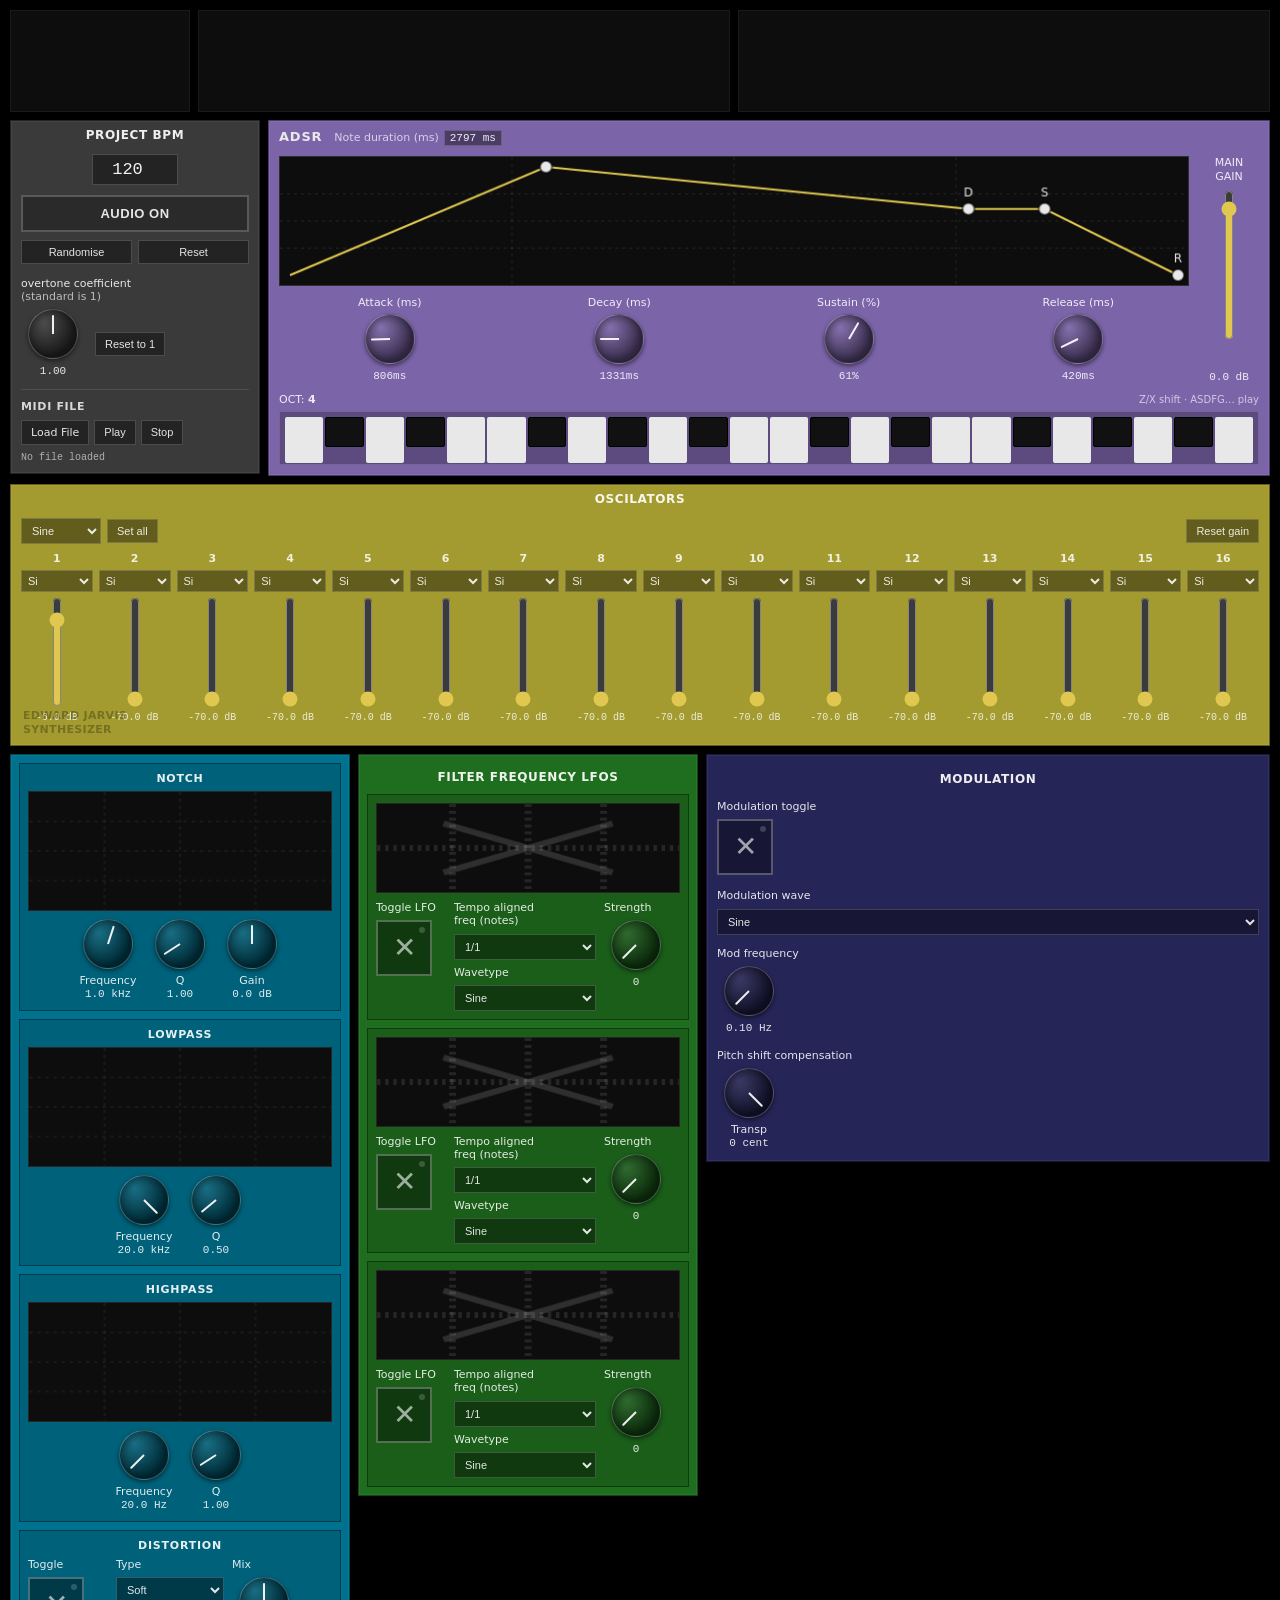
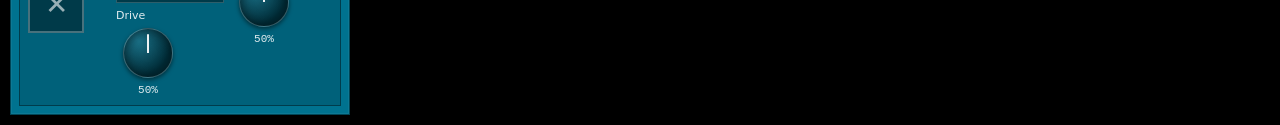
==== commit f60ad1d0: "redudududud" ====
--- a/synth/index.html
+++ b/synth/index.html
@@ -23,174 +23,148 @@
       </div>
     </div>
 
-    <!-- Main layout -->
-    <div class="main-row">
-
-      <!-- ===== Left column ===== -->
-      <div class="left-col">
-        <div class="left-top">
-
-          <!-- Project / global controls -->
-          <section class="panel panel-project" aria-label="Project controls">
-            <div class="panel-title">PROJECT BPM</div>
-            <div class="project-bpm-row">
-              <input id="bpm" type="number" min="20" max="300" value="120" />
-            </div>
-
-            <button id="audio-btn" class="audio-btn" type="button" aria-pressed="false">AUDIO ON</button>
-
-            <div class="project-actions">
-              <button id="randomise-btn" class="tiny-btn" type="button">Randomise</button>
-              <button id="reset-btn"     class="tiny-btn" type="button">Reset</button>
-            </div>
-
-            <div class="project-row">
-              <div class="small-label">overtone coefficient<br><span class="small-dim">(standard is 1)</span></div>
-              <div class="mini-row">
-                <div class="knob" id="overtone-knob" title="Double-click to reset"
-                  data-min="0" data-max="2" data-step="0.01" data-scale="linear" data-value="1">
-                  <div class="knob-face"><div class="knob-indicator"></div></div>
-                  <div class="knob-value" id="overtone-val">1.00</div>
-                </div>
-                <div class="reset-col">
-                  <button id="overtone-reset" class="tiny-btn" type="button">Reset to 1</button>
-                </div>
-              </div>
-            </div>
-          </section>
-
-          <!-- ADSR + Main Gain + Keyboard -->
-          <section class="panel panel-adsr adsrCard" aria-label="Envelope and gain">
-
-            <div class="adsrHeader">
-              <div class="adsrTitle">ADSR</div>
-              <div class="note-dur-row">
-                <span class="note-dur-label">Note duration (ms)</span>
-                <span class="note-dur-val" id="note-duration-val">—</span>
-              </div>
-            </div>
-
-            <div class="adsrGraph">
-              <canvas id="env-canvas" width="640" height="260" aria-label="Envelope editor"></canvas>
-            </div>
-
-            <div class="adsrGain" aria-label="Main gain">
-              <div class="small-label">MAIN<br>GAIN</div>
-              <input id="main-gain" class="v-fader" type="range" min="-70" max="6" step="0.1" value="0"
-                aria-label="Main gain" />
-              <div class="fader-readout" id="main-gain-val">0.0 dB</div>
-            </div>
-
-            <div class="adsrKnobs" aria-label="ADSR controls">
-              <div class="adsrKnob">
-                <div class="small-label">Attack (ms)</div>
-                <div class="knob" id="adsr-attack-knob" title="Double-click to reset"
-                  data-min="0" data-max="5000" data-step="1" data-scale="linear" data-value="40">
-                  <div class="knob-face"><div class="knob-indicator"></div></div>
-                  <div class="knob-value" id="adsr-attack-val">40ms</div>
-                </div>
-              </div>
-
-              <div class="adsrKnob">
-                <div class="small-label">Decay (ms)</div>
-                <div class="knob" id="adsr-decay-knob" title="Double-click to reset"
-                  data-min="0" data-max="8000" data-step="1" data-scale="linear" data-value="180">
-                  <div class="knob-face"><div class="knob-indicator"></div></div>
-                  <div class="knob-value" id="adsr-decay-val">180ms</div>
-                </div>
-              </div>
-
-              <div class="adsrKnob">
-                <div class="small-label">Sustain (%)</div>
-                <div class="knob" id="adsr-sustain-knob" title="Double-click to reset"
-                  data-min="0" data-max="100" data-step="1" data-scale="linear" data-value="62">
-                  <div class="knob-face"><div class="knob-indicator"></div></div>
-                  <div class="knob-value" id="adsr-sustain-val">62%</div>
-                </div>
-              </div>
-
-              <div class="adsrKnob">
-                <div class="small-label">Release (ms)</div>
-                <div class="knob" id="adsr-release-knob" title="Double-click to reset"
-                  data-min="5" data-max="6000" data-step="1" data-scale="linear" data-value="420">
-                  <div class="knob-face"><div class="knob-indicator"></div></div>
-                  <div class="knob-value" id="adsr-release-val">420ms</div>
-                </div>
-              </div>
-            </div>
-
-            <!-- Keyboard lives inside the ADSR panel -->
-            <div class="adsr-keys">
-              <div class="keys-header">
-                <span class="small-label">OCT: <strong id="octave-display">4</strong></span>
-                <span class="small-dim">Z/X shift · ASDFG… play</span>
-              </div>
-              <div id="keyboard" class="keyboard" aria-label="Keyboard"></div>
-            </div>
-
-          </section>
-        </div>
-
-        <!-- Oscillators -->
-        <section class="panel panel-oscs" aria-label="Oscillators">
-          <div class="panel-title center">OSCILATORS</div>
-          <div class="osc-topbar">
-            <div class="set-all">
-              <select id="osc-set-all-wave">
-                <option value="sine">Sine</option>
-                <option value="sawtooth">Sawtooth</option>
-                <option value="triangle">Triangle</option>
-                <option value="square">Square</option>
-              </select>
-              <button id="osc-set-all" class="tiny-btn" type="button">Set all</button>
-            </div>
-            <div class="spacer"></div>
-            <button id="osc-reset-gain" class="tiny-btn" type="button">Reset gain</button>
-          </div>
-          <div id="osc-grid" class="osc-grid"></div>
-          <div class="brand">EDWARD JARVIS<br>SYNTHESIZER</div>
-        </section>
-
-        <!-- Modulation -->
-        <section class="panel panel-mod" aria-label="Modulation">
-          <div class="mod-grid">
-            <div class="mod-block">
-              <div class="small-label">Modulation toggle</div>
-              <button id="mod-toggle" class="big-toggle" type="button" aria-pressed="false">✕</button>
-            </div>
-            <div class="mod-block">
-              <div class="small-label">Modulation wave</div>
-              <select id="mod-wave">
-                <option value="sine">Sine</option>
-                <option value="sawtooth">Sawtooth</option>
-                <option value="triangle">Triangle</option>
-                <option value="square">Square</option>
-              </select>
-              <div class="small-label" style="margin-top:6px">Mod frequency</div>
-              <div class="knob" id="mod-freq-knob" title="Double-click to reset"
-                data-min="0.1" data-max="5000" data-step="0.01" data-scale="log" data-value="0.1">
-                <div class="knob-face"><div class="knob-indicator"></div></div>
-                <div class="knob-value" id="mod-freq-val">0.10 Hz</div>
-              </div>
-            </div>
-            <div class="mod-block">
-              <div class="small-label">Pitch shift compensation</div>
-              <div class="mod-knobs">
-                <div>
-                  <div class="knob" id="pitch-comp-knob" title="Double-click to reset"
-                    data-min="-2400" data-max="0" data-step="1" data-scale="linear" data-value="0">
-                    <div class="knob-face"><div class="knob-indicator"></div></div>
-                    <div class="knob-caption">Transp</div>
-                    <div class="knob-value" id="pitch-comp-val">0 cent</div>
-                  </div>
-                </div>
-              </div>
-            </div>
-          </div>
-        </section>
-      </div>
-
-      <!-- ===== Filters column ===== -->
+    <!-- Global row: project+midi | adsr+keyboard -->
+    <div class="global-row">
+
+      <!-- Project / global controls -->
+      <section class="panel panel-project" aria-label="Project controls">
+        <div class="panel-title">PROJECT BPM</div>
+        <div class="project-bpm-row">
+          <input id="bpm" type="number" min="20" max="300" value="120" />
+        </div>
+
+        <button id="audio-btn" class="audio-btn" type="button" aria-pressed="false">AUDIO ON</button>
+
+        <div class="project-actions">
+          <button id="randomise-btn" class="tiny-btn" type="button">Randomise</button>
+          <button id="reset-btn"     class="tiny-btn" type="button">Reset</button>
+        </div>
+
+        <div class="project-row">
+          <div class="small-label">overtone coefficient<br><span class="small-dim">(standard is 1)</span></div>
+          <div class="mini-row">
+            <div class="knob" id="overtone-knob" title="Double-click to reset"
+              data-min="0" data-max="2" data-step="0.01" data-scale="linear" data-value="1">
+              <div class="knob-face"><div class="knob-indicator"></div></div>
+              <div class="knob-value" id="overtone-val">1.00</div>
+            </div>
+            <div class="reset-col">
+              <button id="overtone-reset" class="tiny-btn" type="button">Reset to 1</button>
+            </div>
+          </div>
+        </div>
+
+        <!-- MIDI Section -->
+        <div class="midi-section">
+          <div class="midi-title">MIDI FILE</div>
+          <div class="midi-controls">
+            <label class="tiny-btn midi-load-btn" tabindex="0" role="button">
+              Load File
+              <input id="midi-file" type="file" accept=".mid,.midi">
+            </label>
+            <button id="midi-play" class="tiny-btn" type="button" disabled>Play</button>
+            <button id="midi-stop" class="tiny-btn" type="button" disabled>Stop</button>
+          </div>
+          <div class="midi-status" id="midi-status">No file loaded</div>
+        </div>
+      </section>
+
+      <!-- ADSR + Main Gain + Keyboard -->
+      <section class="panel panel-adsr adsrCard" aria-label="Envelope and gain">
+
+        <div class="adsrHeader">
+          <div class="adsrTitle">ADSR</div>
+          <div class="note-dur-row">
+            <span class="note-dur-label">Note duration (ms)</span>
+            <span class="note-dur-val" id="note-duration-val">—</span>
+          </div>
+        </div>
+
+        <div class="adsrGraph">
+          <canvas id="env-canvas" width="640" height="260" aria-label="Envelope editor"></canvas>
+        </div>
+
+        <div class="adsrGain" aria-label="Main gain">
+          <div class="small-label">MAIN<br>GAIN</div>
+          <input id="main-gain" class="v-fader" type="range" min="-70" max="6" step="0.1" value="0"
+            aria-label="Main gain" />
+          <div class="fader-readout" id="main-gain-val">0.0 dB</div>
+        </div>
+
+        <div class="adsrKnobs" aria-label="ADSR controls">
+          <div class="adsrKnob">
+            <div class="small-label">Attack (ms)</div>
+            <div class="knob" id="adsr-attack-knob" title="Double-click to reset"
+              data-min="0" data-max="5000" data-step="1" data-scale="linear" data-value="40">
+              <div class="knob-face"><div class="knob-indicator"></div></div>
+              <div class="knob-value" id="adsr-attack-val">40ms</div>
+            </div>
+          </div>
+
+          <div class="adsrKnob">
+            <div class="small-label">Decay (ms)</div>
+            <div class="knob" id="adsr-decay-knob" title="Double-click to reset"
+              data-min="0" data-max="8000" data-step="1" data-scale="linear" data-value="180">
+              <div class="knob-face"><div class="knob-indicator"></div></div>
+              <div class="knob-value" id="adsr-decay-val">180ms</div>
+            </div>
+          </div>
+
+          <div class="adsrKnob">
+            <div class="small-label">Sustain (%)</div>
+            <div class="knob" id="adsr-sustain-knob" title="Double-click to reset"
+              data-min="0" data-max="100" data-step="1" data-scale="linear" data-value="62">
+              <div class="knob-face"><div class="knob-indicator"></div></div>
+              <div class="knob-value" id="adsr-sustain-val">62%</div>
+            </div>
+          </div>
+
+          <div class="adsrKnob">
+            <div class="small-label">Release (ms)</div>
+            <div class="knob" id="adsr-release-knob" title="Double-click to reset"
+              data-min="5" data-max="6000" data-step="1" data-scale="linear" data-value="420">
+              <div class="knob-face"><div class="knob-indicator"></div></div>
+              <div class="knob-value" id="adsr-release-val">420ms</div>
+            </div>
+          </div>
+        </div>
+
+        <!-- Keyboard lives inside the ADSR panel -->
+        <div class="adsr-keys">
+          <div class="keys-header">
+            <span class="small-label">OCT: <strong id="octave-display">4</strong></span>
+            <span class="small-dim">Z/X shift · ASDFG… play</span>
+          </div>
+          <div id="keyboard" class="keyboard" aria-label="Keyboard"></div>
+        </div>
+
+      </section>
+    </div>
+
+    <!-- Oscillators: full width -->
+    <section class="panel panel-oscs" aria-label="Oscillators">
+      <div class="panel-title center">OSCILATORS</div>
+      <div class="osc-topbar">
+        <div class="set-all">
+          <select id="osc-set-all-wave">
+            <option value="sine">Sine</option>
+            <option value="sawtooth">Sawtooth</option>
+            <option value="triangle">Triangle</option>
+            <option value="square">Square</option>
+          </select>
+          <button id="osc-set-all" class="tiny-btn" type="button">Set all</button>
+        </div>
+        <div class="spacer"></div>
+        <button id="osc-reset-gain" class="tiny-btn" type="button">Reset gain</button>
+      </div>
+      <div id="osc-grid" class="osc-grid"></div>
+      <div class="brand">EDWARD JARVIS<br>SYNTHESIZER</div>
+    </section>
+
+    <!-- FX row: Filters | Filter LFOs | Modulation -->
+    <div class="fx-row">
+
+      <!-- Filters column -->
       <div class="panel panel-filters" aria-label="Filters">
 
         <div class="filter-block">
@@ -289,7 +263,7 @@
 
       </div>
 
-      <!-- ===== Filter LFOs column ===== -->
+      <!-- Filter LFOs column -->
       <div class="panel panel-lfos" aria-label="Filter frequency LFOs">
         <div class="panel-title center">FILTER FREQUENCY LFOS</div>
         <div class="lfo-list">
@@ -408,7 +382,47 @@
         </div>
       </div>
 
+      <!-- Modulation column -->
+      <section class="panel panel-mod" aria-label="Modulation">
+        <div class="panel-title center">MODULATION</div>
+        <div class="mod-grid">
+          <div class="mod-block">
+            <div class="small-label">Modulation toggle</div>
+            <button id="mod-toggle" class="big-toggle" type="button" aria-pressed="false">✕</button>
+          </div>
+          <div class="mod-block">
+            <div class="small-label">Modulation wave</div>
+            <select id="mod-wave">
+              <option value="sine">Sine</option>
+              <option value="sawtooth">Sawtooth</option>
+              <option value="triangle">Triangle</option>
+              <option value="square">Square</option>
+            </select>
+            <div class="small-label" style="margin-top:6px">Mod frequency</div>
+            <div class="knob" id="mod-freq-knob" title="Double-click to reset"
+              data-min="0.1" data-max="5000" data-step="0.01" data-scale="log" data-value="0.1">
+              <div class="knob-face"><div class="knob-indicator"></div></div>
+              <div class="knob-value" id="mod-freq-val">0.10 Hz</div>
+            </div>
+          </div>
+          <div class="mod-block">
+            <div class="small-label">Pitch shift compensation</div>
+            <div class="mod-knobs">
+              <div>
+                <div class="knob" id="pitch-comp-knob" title="Double-click to reset"
+                  data-min="-2400" data-max="0" data-step="1" data-scale="linear" data-value="0">
+                  <div class="knob-face"><div class="knob-indicator"></div></div>
+                  <div class="knob-caption">Transp</div>
+                  <div class="knob-value" id="pitch-comp-val">0 cent</div>
+                </div>
+              </div>
+            </div>
+          </div>
+        </div>
+      </section>
+
     </div>
+
   </div>
 
   <script src="engine.js"></script>
--- a/synth/styles.css
+++ b/synth/styles.css
@@ -42,6 +42,8 @@
   max-width: 1440px;
   margin: 0 auto;
   padding: 10px;
+  display: grid;
+  gap: 8px;
 }
 
 /* ===== Top visualizer row ===== */
@@ -49,7 +51,6 @@
   display: grid;
   grid-template-columns: 180px minmax(200px, 1fr) minmax(300px, 1fr);
   gap: 8px;
-  margin-bottom: 8px;
 }
 
 .viz-panel {
@@ -60,10 +61,18 @@
 }
 .viz-panel canvas { display: block; width: 100%; height: 100px; }
 
-/* ===== Main 3-col layout ===== */
-.main-row {
-  display: grid;
-  grid-template-columns: minmax(480px, 1fr) minmax(240px, 310px) minmax(240px, 310px);
+/* ===== Global row: project | adsr ===== */
+.global-row {
+  display: grid;
+  grid-template-columns: 250px 1fr;
+  gap: 8px;
+  align-items: start;
+}
+
+/* ===== FX row: filters | lfos | modulation ===== */
+.fx-row {
+  display: grid;
+  grid-template-columns: minmax(260px, 340px) minmax(260px, 340px) minmax(200px, 1fr);
   gap: 8px;
   align-items: start;
 }
@@ -168,8 +177,6 @@
 select:hover { border-color: rgba(255,255,255,0.28); }
 
 /* ===== Vertical faders ===== */
-/* writing-mode: vertical-lr + direction: rtl = min at bottom, max at top (all modern browsers) */
-/* -webkit-appearance: slider-vertical covers legacy WebKit/Blink */
 .v-fader {
   writing-mode: vertical-lr;
   direction: rtl;
@@ -244,12 +251,6 @@
   color: rgba(255,255,255,0.88);
   line-height: 1.3;
 }
-/* Double-click hint tooltip */
-.knob[title] { cursor: ns-resize; }
-
-/* ===== Left column ===== */
-.left-col { display: grid; gap: 8px; }
-.left-top { display: grid; grid-template-columns: 210px 1fr; gap: 8px; align-items: start; }
 
 /* ===== Panel colors ===== */
 .panel-project { background: var(--project); padding-bottom: 10px; }
@@ -301,6 +302,56 @@
 .mini-row { display: flex; align-items: center; gap: 10px; margin-top: 6px; }
 .reset-col { display: flex; align-items: center; }
 
+/* ===== MIDI section ===== */
+.midi-section {
+  margin: 10px 10px 0;
+  padding-top: 10px;
+  border-top: 1px solid rgba(255,255,255,0.10);
+}
+
+.midi-title {
+  font-size: 11px;
+  font-weight: 800;
+  letter-spacing: 0.06em;
+  text-transform: uppercase;
+  color: rgba(255,255,255,0.80);
+  margin-bottom: 7px;
+}
+
+.midi-controls {
+  display: flex;
+  gap: 5px;
+  flex-wrap: wrap;
+}
+
+.midi-load-btn {
+  display: inline-block;
+  cursor: pointer;
+}
+
+.midi-load-btn input[type="file"] {
+  display: none;
+}
+
+.midi-status {
+  margin-top: 7px;
+  font-size: 10px;
+  font-family: var(--font-mono);
+  color: rgba(255,255,255,0.60);
+  white-space: nowrap;
+  overflow: hidden;
+  text-overflow: ellipsis;
+  max-width: 100%;
+}
+
+.midi-status.playing {
+  color: #3ddc84;
+}
+
+.midi-status.error {
+  color: #ff6b6b;
+}
+
 /* ===== ADSR panel ===== */
 .adsrCard {
   display: grid;
@@ -449,7 +500,7 @@
 
 .osc-grid {
   display: grid;
-  grid-template-columns: repeat(8, minmax(0, 1fr));
+  grid-template-columns: repeat(16, minmax(0, 1fr));
   gap: 8px 6px;
   padding: 0 10px 8px;
 }
@@ -513,7 +564,6 @@
   flex-wrap: wrap;
 }
 
-.dist-block { }
 .dist-controls {
   display: grid;
   grid-template-columns: 80px 1fr 100px;
@@ -550,27 +600,34 @@
 .lfo-col select { width: 100%; font-size: 11px; }
 
 /* ===== Modulation ===== */
+.panel-mod .panel-title { margin-bottom: 8px; }
 .mod-grid {
   display: grid;
-  grid-template-columns: 1fr 1fr 1fr;
-  gap: 12px;
+  grid-template-columns: 1fr;
+  gap: 14px;
   align-items: start;
 }
 .mod-block { display: grid; gap: 6px; }
 .mod-knobs { display: flex; gap: 10px; align-items: flex-start; flex-wrap: wrap; }
 
 /* ===== Responsive ===== */
-@media (max-width: 1100px) {
+@media (max-width: 1200px) {
+  .fx-row { grid-template-columns: 1fr 1fr; }
+  .panel-mod { grid-column: 1 / -1; }
+  .panel-mod .mod-grid { grid-template-columns: repeat(3, 1fr); }
+}
+
+@media (max-width: 1000px) {
   .top-row { grid-template-columns: 180px 1fr; }
   .viz-spectrum { grid-column: 1 / -1; }
-  .main-row { grid-template-columns: 1fr; }
-  .left-top { grid-template-columns: 1fr; }
+  .global-row { grid-template-columns: 1fr; }
+  .osc-grid { grid-template-columns: repeat(8, minmax(0, 1fr)); }
+  .fx-row { grid-template-columns: 1fr; }
+  .panel-mod .mod-grid { grid-template-columns: repeat(3, 1fr); }
+}
+
+@media (max-width: 600px) {
   .osc-grid { grid-template-columns: repeat(4, minmax(0, 1fr)); }
-  .mod-grid { grid-template-columns: 1fr 1fr; }
-}
-
-@media (max-width: 600px) {
-  .osc-grid { grid-template-columns: repeat(2, minmax(0, 1fr)); }
-  .mod-grid { grid-template-columns: 1fr; }
+  .panel-mod .mod-grid { grid-template-columns: 1fr 1fr; }
   .adsrKnobs { grid-template-columns: repeat(2, minmax(0, 1fr)); }
 }
